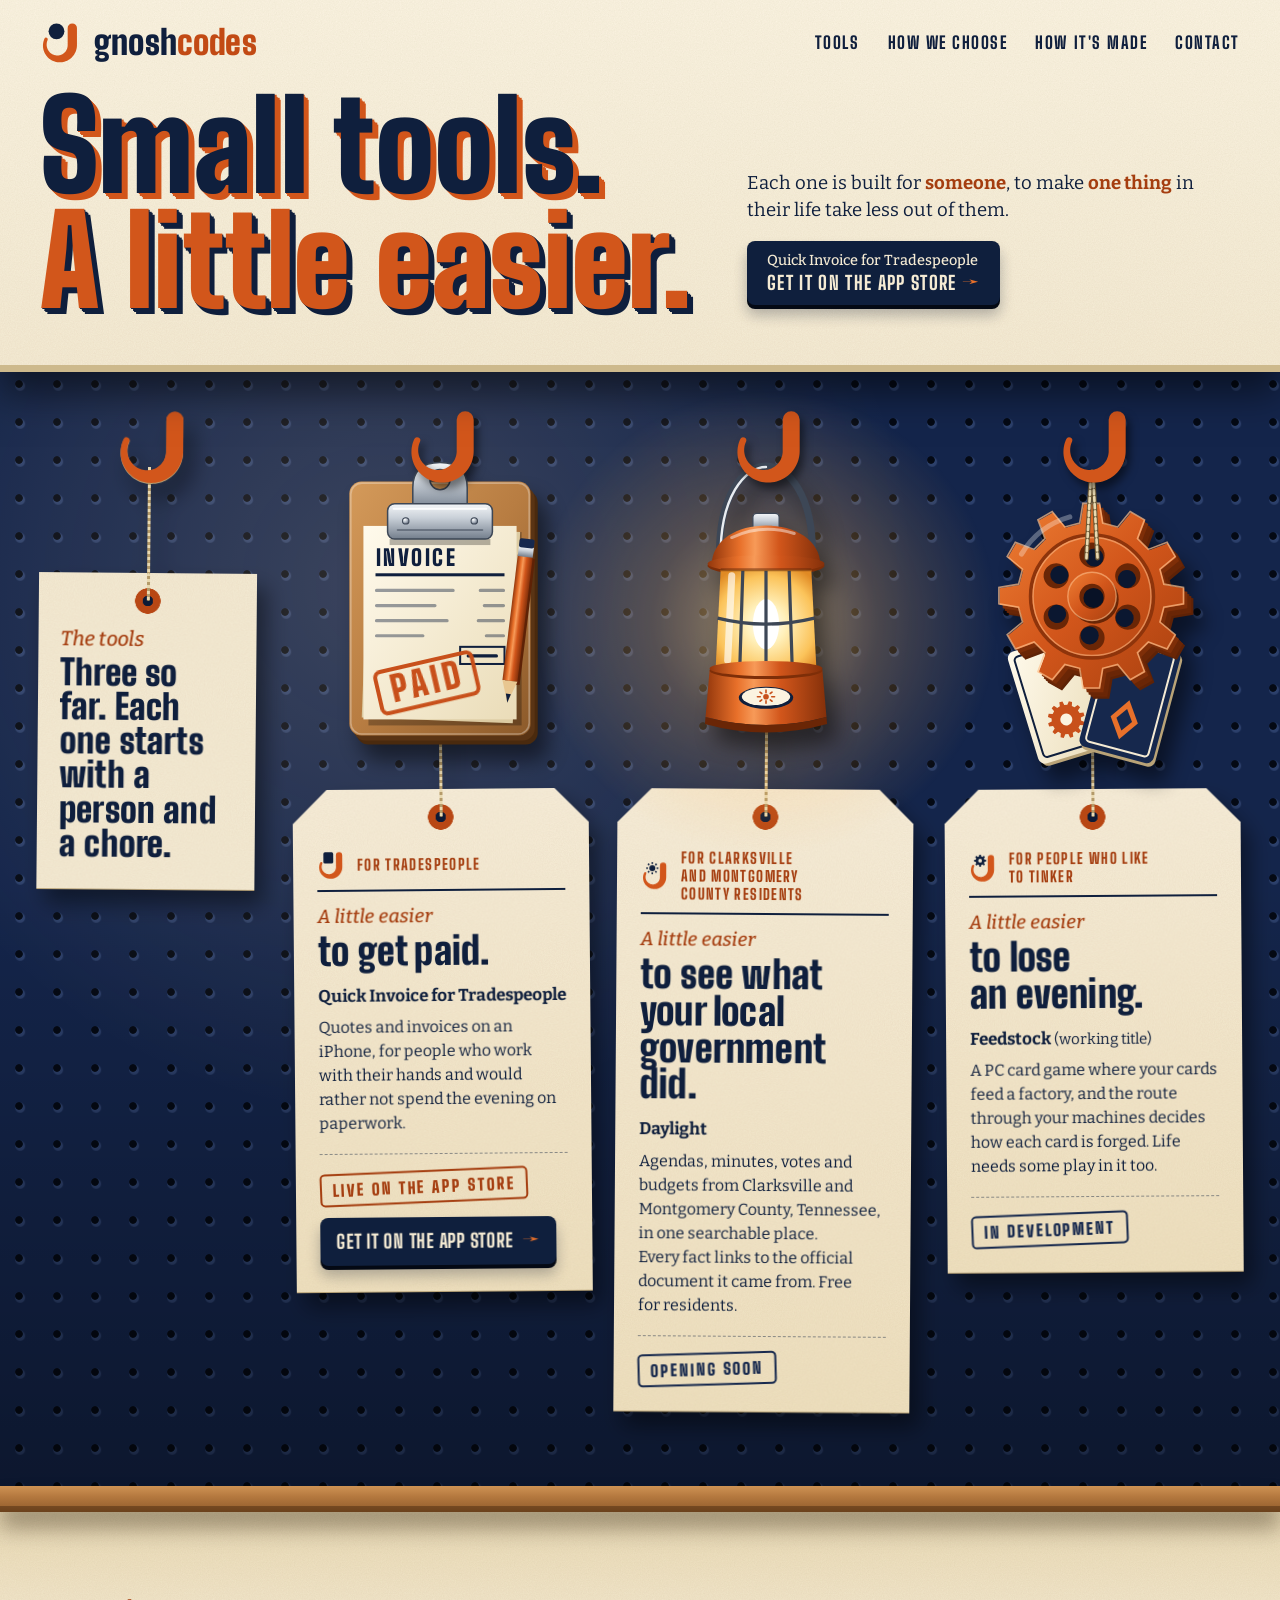
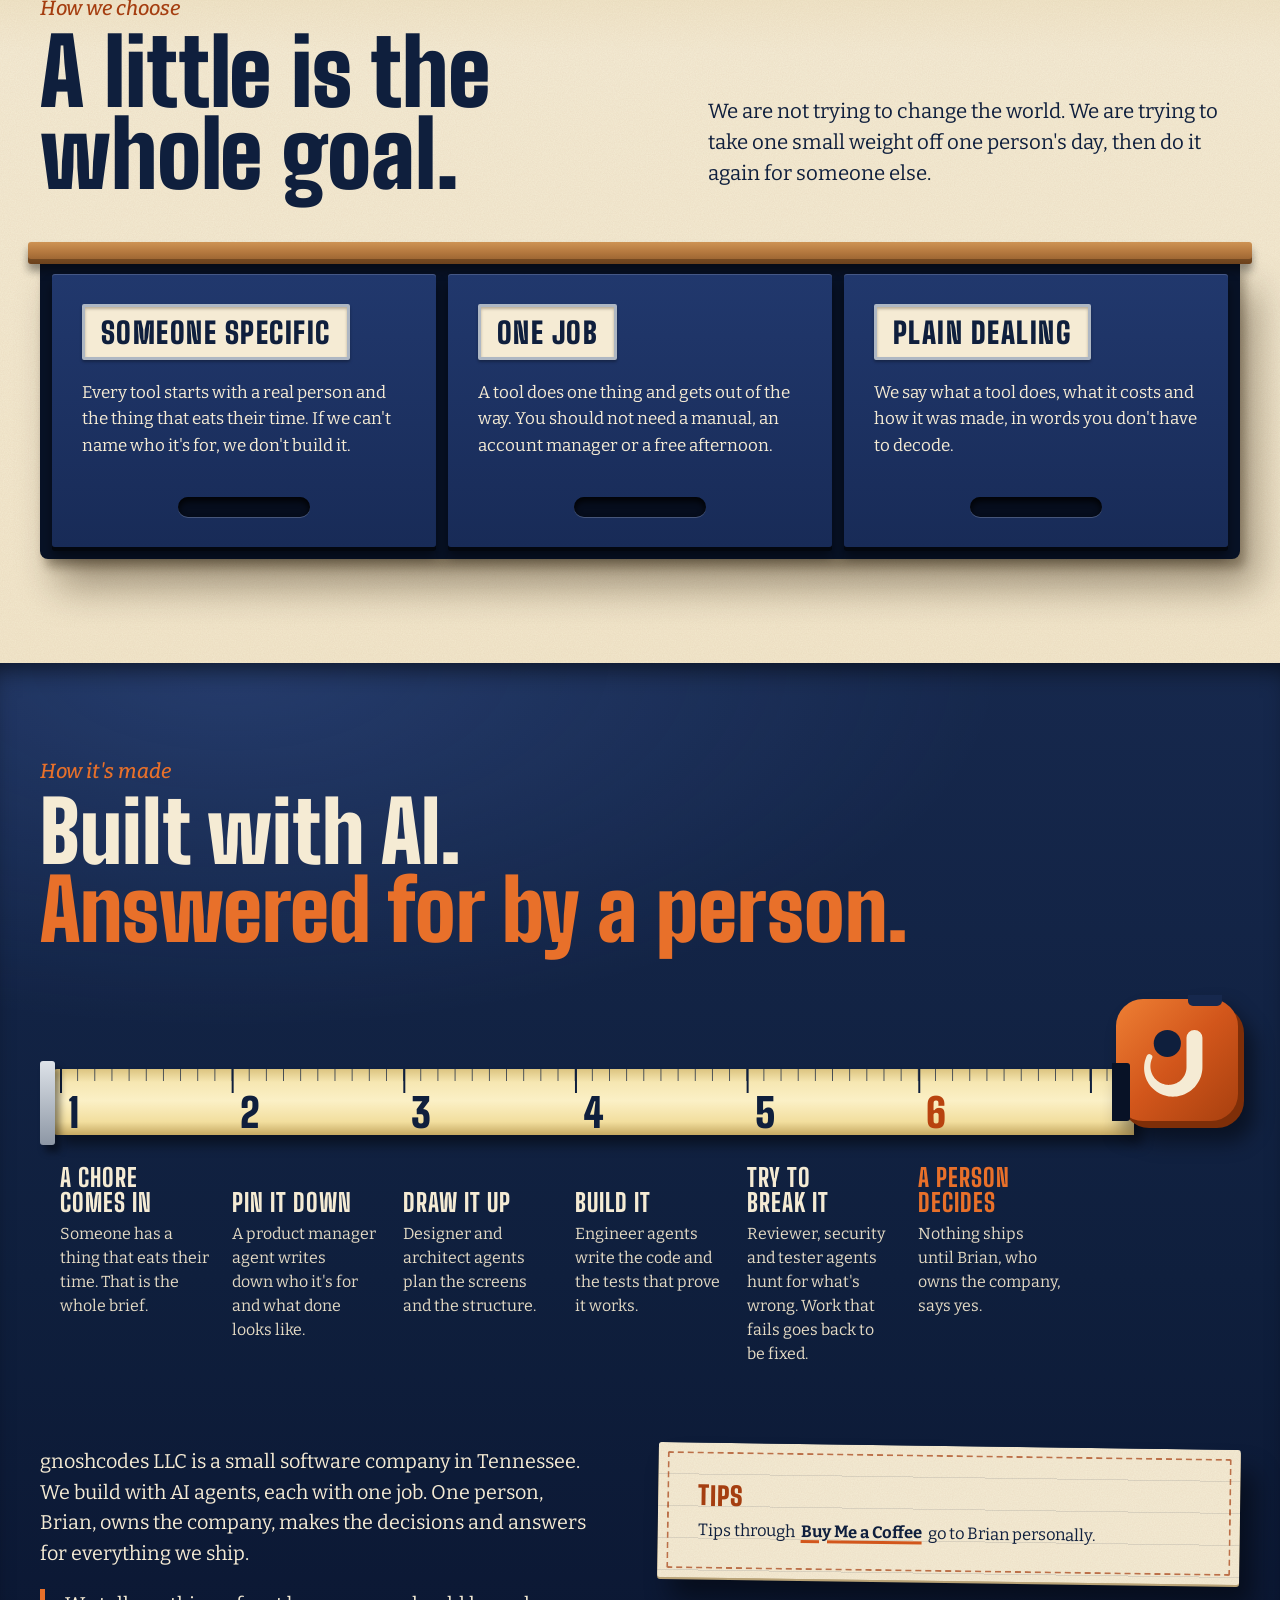
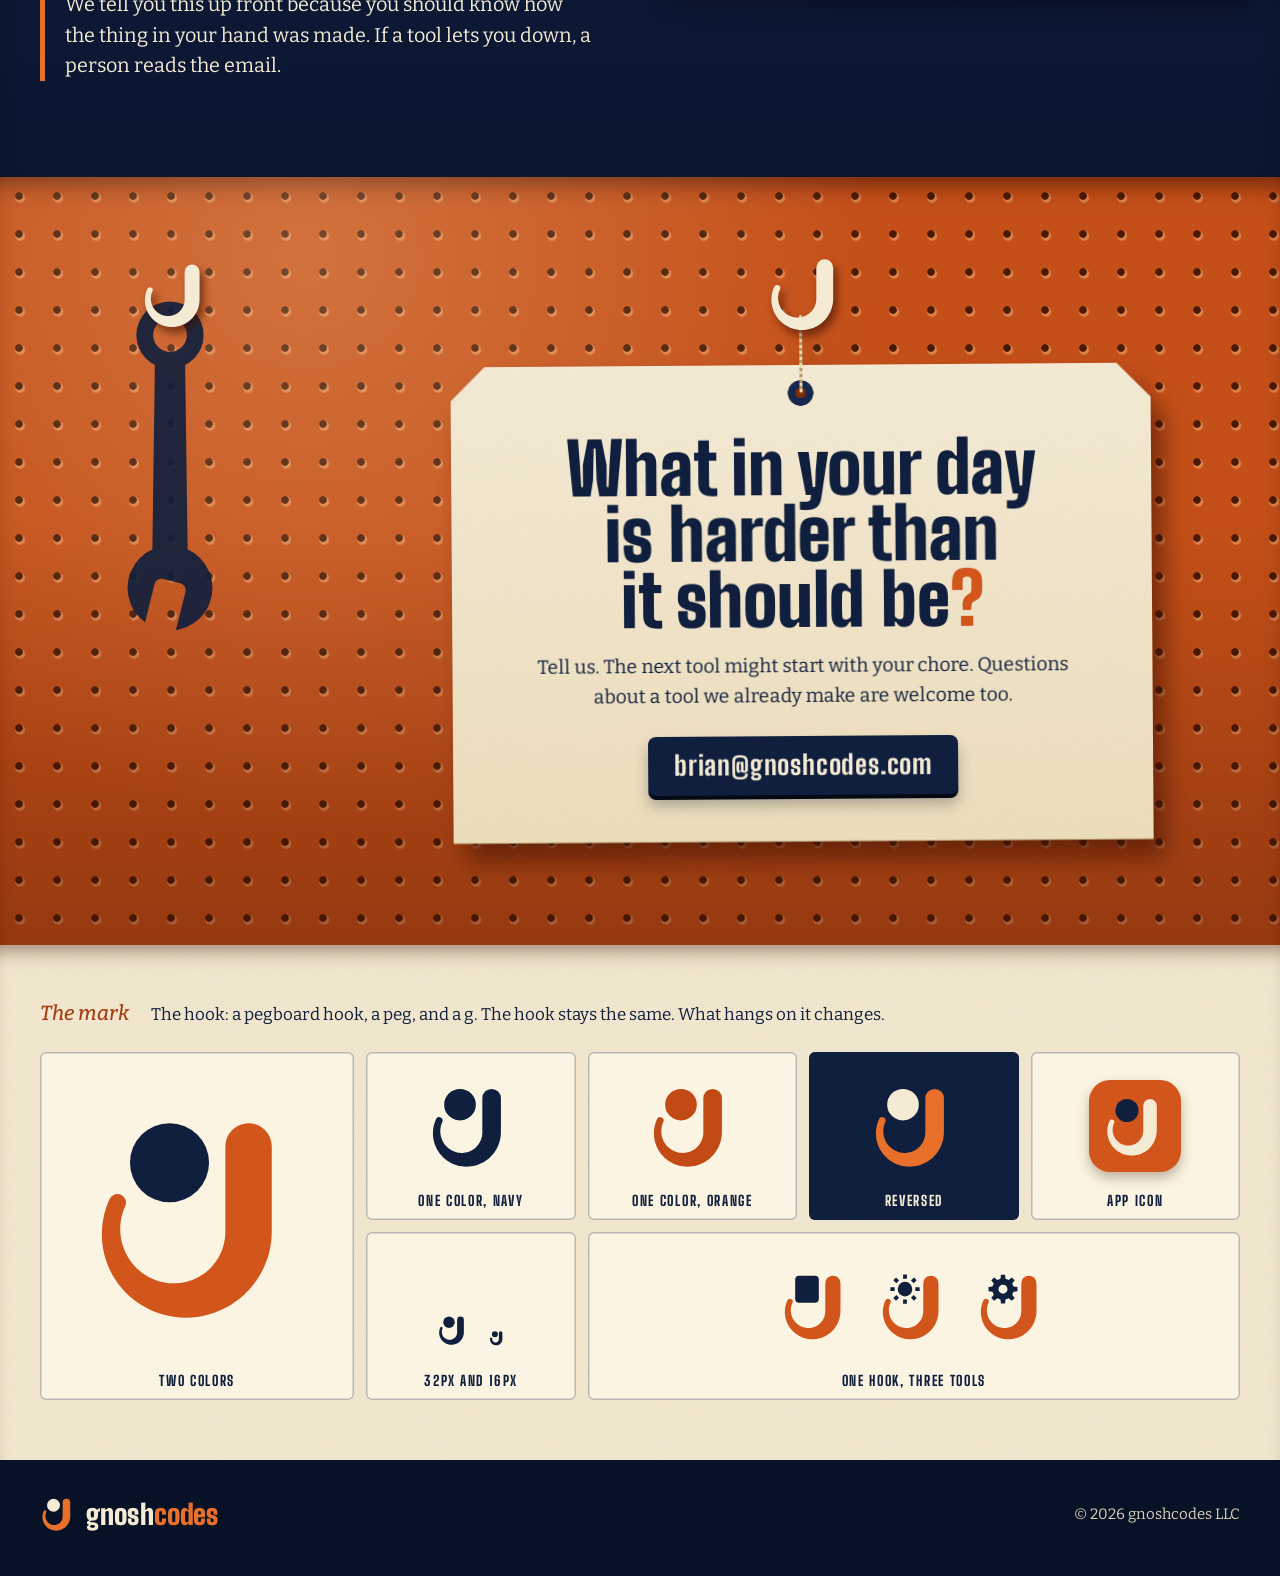
==== index.html @ f70b553b "Use US spelling: colors, not colours, in the mark strip Co-Authored-By: Claude Opus 5.5 <noreply@ant" ====
<!doctype html>
<html lang="en">
<head>
<meta charset="utf-8">
<meta name="viewport" content="width=device-width, initial-scale=1">
<script>if(location.protocol==="http:"&&/(^|\.)gnoshcodes\.com$/.test(location.hostname))location.replace("https://"+location.host+location.pathname+location.search+location.hash)</script>
<title>gnoshcodes</title>
<meta name="description" content="gnoshcodes makes small tools. Each one is built for someone, to make one thing in their life a little easier. Built with AI, answered for by a person.">
<meta name="theme-color" content="#0F1F3D">
<link rel="canonical" href="https://gnoshcodes.com/">
<meta property="og:title" content="gnoshcodes: small tools, a little easier">
<meta property="og:description" content="Small tools that make life a little easier for someone, in some way.">
<meta property="og:type" content="website">
<meta property="og:url" content="https://gnoshcodes.com/">
<link rel="icon" href="favicon.ico" sizes="any">
<link rel="icon" type="image/svg+xml" href="data:image/svg+xml,%3Csvg xmlns='http://www.w3.org/2000/svg' viewBox='0 0 64 64'%3E%3Cpath d='M39.50 12.00A7.00 7.00 0 0 1 53.50 12.00L53.50 13.19L53.50 14.38L53.50 15.58L53.50 16.77L53.50 17.96L53.50 19.15L53.50 20.35L53.50 21.54L53.50 22.73L53.50 23.92L53.50 25.12L53.50 26.31L53.50 27.50L53.50 28.69L53.50 29.89L53.50 31.08L53.50 32.27L53.50 33.46L53.50 34.65L53.50 35.85L53.49 37.24L53.39 38.87L53.18 40.48L52.86 42.08L52.44 43.66L51.92 45.20L51.30 46.70L50.58 48.16L49.77 49.56L48.87 50.91L47.89 52.19L46.83 53.41L45.70 54.55L44.49 55.62L43.22 56.60L41.90 57.50L40.52 58.30L39.10 59.02L37.64 59.64L36.14 60.17L34.62 60.60L33.08 60.93L31.53 61.16L29.96 61.29L28.40 61.33L26.85 61.26L25.30 61.10L23.77 60.84L22.27 60.49L20.79 60.04L19.35 59.51L17.96 58.89L16.60 58.19L15.30 57.40L14.05 56.54L12.85 55.61L11.72 54.60L10.66 53.54L9.67 52.41L8.75 51.23L7.90 49.99L7.14 48.71L6.45 47.39L5.84 46.04L5.32 44.65L4.89 43.23L4.54 41.79L4.27 40.34L4.10 38.87L4.01 37.40L4.00 35.92L4.09 34.45A4.50 4.50 0 0 1 13.06 35.24L13.01 36.14L13.02 37.05L13.10 37.96L13.24 38.86L13.43 39.74L13.69 40.61L14.01 41.46L14.38 42.28L14.80 43.07L15.28 43.83L15.80 44.56L16.37 45.24L16.98 45.89L17.63 46.49L18.31 47.05L19.03 47.55L19.77 48.01L20.54 48.41L21.33 48.77L22.14 49.07L22.96 49.31L23.80 49.50L24.63 49.64L25.48 49.72L26.31 49.75L27.15 49.73L27.98 49.65L28.79 49.52L29.60 49.34L30.38 49.12L31.15 48.84L31.89 48.53L32.61 48.16L33.30 47.76L33.96 47.32L34.59 46.84L35.19 46.33L35.75 45.79L36.28 45.21L36.77 44.61L37.22 43.98L37.63 43.33L38.01 42.66L38.34 41.97L38.63 41.27L38.88 40.55L39.09 39.82L39.25 39.09L39.37 38.34L39.46 37.59L39.50 36.84L39.50 35.85L39.50 34.65L39.50 33.46L39.50 32.27L39.50 31.08L39.50 29.89L39.50 28.69L39.50 27.50L39.50 26.31L39.50 25.12L39.50 23.92L39.50 22.73L39.50 21.54L39.50 20.35L39.50 19.15L39.50 17.96L39.50 16.77L39.50 15.58L39.50 14.38L39.50 13.19L39.50 12.00Z' fill='%23D2561B'/%3E%3Ccircle cx='23.5' cy='17' r='12' fill='%230F1F3D'/%3E%3C/svg%3E">
<link rel="preconnect" href="https://fonts.googleapis.com">
<link rel="preconnect" href="https://fonts.gstatic.com" crossorigin>
<link href="https://fonts.googleapis.com/css2?family=Big+Shoulders+Display:wght@700;800;900&family=Bitter:ital,wght@0,400;0,500;0,700;1,400;1,500&display=swap" rel="stylesheet">
<style>
:root{
  --navy-950:#081226; --navy-900:#0B1730; --navy-800:#0F1F3D; --navy-700:#16284D; --navy-600:#1B2A52;
  --orange:#D2561B; --orange-bright:#E8702A; --orange-deep:#A53E10;
  --cream:#F5EBD4; --paper:#F1E3C0; --paper-edge:#CDB98C;
  --display:"Big Shoulders Display","Arial Narrow",Impact,sans-serif;
  --text:"Bitter",Georgia,serif;
  --grain:url("data:image/svg+xml,%3Csvg xmlns='http://www.w3.org/2000/svg' width='220' height='220'%3E%3Cfilter id='n'%3E%3CfeTurbulence type='fractalNoise' baseFrequency='.85' numOctaves='2' stitchTiles='stitch'/%3E%3CfeColorMatrix values='0 0 0 0 0.25  0 0 0 0 0.15  0 0 0 0 0.05  0 0 0 .09 0'/%3E%3C/filter%3E%3Crect width='220' height='220' filter='url(%23n)'/%3E%3C/svg%3E");
}
*{box-sizing:border-box}
html{scroll-behavior:smooth}
body{margin:0;background:var(--navy-900);color:var(--navy-800);font-family:var(--text);font-size:17px;line-height:1.55;-webkit-font-smoothing:antialiased;overflow-x:hidden}
a{color:inherit}
h1,h2,h3,p{margin:0}
h1,h2,h3{text-wrap:balance}
p{text-wrap:pretty}
ul,ol,dl,dd{margin:0;padding:0;list-style:none}
.inner{width:100%;max-width:1280px;margin:0 auto;padding:0 20px}
@media(min-width:700px){.inner{padding:0 40px}}
:focus-visible{outline:3px solid var(--orange-deep);outline-offset:3px;border-radius:4px;box-shadow:0 0 0 3px #FFF}
.defs{position:absolute;width:0;height:0;overflow:hidden}
.kicker{font:italic 500 clamp(19px,1.6vw,22px)/1.2 var(--text);color:var(--orange-deep);margin-bottom:10px}

/* ---------- fascia: the painted board above the pegboard ---------- */
.fascia{position:relative;z-index:3;background:var(--grain),linear-gradient(180deg,#FBF4E2 0,#F5EBD4 100%);
  box-shadow:0 7px 0 var(--paper-edge),0 28px 36px rgba(0,0,0,.5)}
.bar{display:flex;flex-wrap:wrap;align-items:center;justify-content:space-between;gap:0 24px;padding-top:14px}
.brand{display:inline-flex;align-items:center;gap:10px;text-decoration:none;min-height:48px}
.brand svg{display:block;width:44px;height:44px;flex:none;transition:transform .3s cubic-bezier(.3,1.5,.5,1);transform-origin:70% 10%}
.brand:hover svg{transform:rotate(-9deg)}
.wm{font:900 34px/1 var(--display);letter-spacing:.005em;color:var(--navy-800)}
.wm b{font-weight:900;color:#C24A14}
.nav{display:flex;gap:6px 28px}
.nav a{display:inline-flex;align-items:center;min-height:44px;font:800 17px/1 var(--display);letter-spacing:.09em;text-transform:uppercase;text-decoration:none;color:var(--navy-800);
  background:linear-gradient(var(--orange),var(--orange)) 0 calc(100% - 7px)/0 3px no-repeat;transition:background-size .2s}
.nav a:hover{background-size:100% 3px}
.hero{display:grid;gap:18px;padding:18px 0 30px}
h1{font:900 clamp(52px,14.2vw,124px)/.93 var(--display);letter-spacing:-.005em;color:var(--navy-800);
  text-shadow:.012em .012em 0 var(--orange),.024em .024em 0 var(--orange),.036em .036em 0 var(--orange),.048em .048em 0 var(--orange)}
h1 span{display:block}
h1 .easier{color:var(--orange);text-shadow:.012em .012em 0 var(--navy-800),.024em .024em 0 var(--navy-800),.036em .036em 0 var(--navy-800),.048em .048em 0 var(--navy-800)}
.lede{font-size:clamp(17px,1.45vw,20px);line-height:1.5;max-width:26em}
.lede b{color:var(--orange-deep)}
.btn{display:inline-flex;align-items:center;gap:10px;min-height:48px;font:800 19px/1.05 var(--display);letter-spacing:.07em;text-transform:uppercase;text-decoration:none;color:var(--cream);
  padding:12px 20px;border-radius:8px;background:var(--navy-800);
  box-shadow:0 4px 0 #040914,0 10px 14px rgba(8,18,38,.28);transition:transform .12s,box-shadow .12s,background .12s}
.btn:hover{background:var(--navy-600);transform:translateY(-2px);box-shadow:0 6px 0 #040914,0 14px 18px rgba(8,18,38,.3)}
.btn:active{transform:translateY(3px);box-shadow:0 1px 0 #040914,0 2px 4px rgba(8,18,38,.3)}
.btn .arr{color:var(--orange-bright)}
.early{margin-top:16px}
.early .btn{flex-direction:column;align-items:flex-start;gap:3px;padding:11px 20px 12px}
.early small{font:500 14.5px/1.2 var(--text);letter-spacing:0;text-transform:none;color:#F5EBD4}
@media(min-width:900px){
  .bar{padding-top:18px}
  .hero{grid-template-columns:auto minmax(260px,1fr);gap:56px;align-items:end;padding:22px 0 46px}
  .hero-side{padding-bottom:14px}
}

/* ---------- pegboard wall ---------- */
.board{position:relative;overflow:hidden;background-color:#14254B;
  background-image:
    radial-gradient(circle at 50% 50%,#040914 0 3.4px,rgba(4,9,20,0) 4.2px),
    radial-gradient(circle at 50% 50%,rgba(140,170,235,.2) 0 4.4px,rgba(140,170,235,0) 5.4px);
  background-size:38px 38px,38px 38px;background-position:0 0,1.2px 1.8px}
.board::before{content:"";position:absolute;inset:0;pointer-events:none;
  background:
    radial-gradient(760px circle at var(--lx,30%) var(--ly,220px),rgba(255,222,180,.17),rgba(255,222,180,0) 70%),
    linear-gradient(180deg,rgba(0,0,0,0) 0,rgba(0,0,0,0) 45%,rgba(0,0,0,.4) 100%)}
.board>*{position:relative}
.board.orange{background-color:#C44F18;
  background-image:
    radial-gradient(circle at 50% 50%,#4A1903 0 3.4px,rgba(74,25,3,0) 4.2px),
    radial-gradient(circle at 50% 50%,rgba(255,200,150,.42) 0 4.4px,rgba(255,200,150,0) 5.4px)}
.board.orange::before{background:
    radial-gradient(820px circle at 24% 10%,rgba(255,225,180,.24),rgba(255,225,180,0) 70%),
    linear-gradient(180deg,rgba(0,0,0,0) 45%,rgba(60,15,0,.34) 100%)}

.wall{display:grid;gap:34px 30px;padding:44px 0 100px;grid-template-columns:1fr}
.talker{align-self:start;background:var(--grain),#F5EBD4;border-radius:4px;padding:16px 18px 18px;box-shadow:0 2px 0 var(--paper-edge),8px 12px 16px rgba(0,0,0,.4)}
.talker .kicker{margin-bottom:4px}
.talker .tkhook,.talker .tkstring,.talker .eyelet{display:none}
.talker h2{font:900 clamp(25px,2.5vw,33px)/1 var(--display);letter-spacing:.005em;color:var(--navy-800)}
.tools{display:grid;gap:52px 30px;grid-template-columns:1fr}
@media(min-width:900px){.tools{grid-template-columns:repeat(3,1fr);align-items:start}.talker{padding:20px 24px 22px}.wall{padding-top:40px}}
@media(min-width:1200px){.wall{grid-template-columns:218px 1fr;gap:34px}
  .talker{position:relative;margin-top:168px;padding:54px 22px 28px;border-radius:0;box-shadow:none;
    clip-path:none;filter:drop-shadow(0 1.5px 0 #b9a377) drop-shadow(9px 14px 11px rgba(0,0,0,.45));transform:rotate(.5deg);transform-origin:50% -104px}
  .talker h2{font-size:35px;line-height:.98}
  .talker .tkhook{display:block;position:absolute;left:50%;top:-168px;width:81px;height:81px;margin-left:-34px;z-index:2}
  .talker .tkstring{display:block;position:absolute;left:50%;top:-106px;width:3px;height:134px;margin-left:-1.5px;background:repeating-linear-gradient(180deg,#E9D9B0 0 3px,#B59B6A 3px 6px)}
  .talker .eyelet{display:block}}
.tool{display:flex;flex-direction:column;align-items:center;position:relative}
.obj{position:relative;width:min(262px,58vw);z-index:2}
.obj svg{display:block;width:100%;height:auto;overflow:visible}
.obj .thing{transform-origin:50% 18%;filter:drop-shadow(10px 16px 10px rgba(0,0,0,.48));transition:transform .35s cubic-bezier(.3,1.5,.5,1),filter .35s}
.tool:hover .thing,.tool:focus-within .thing{transform:translate(-4px,-12px) rotate(-2.5deg);filter:drop-shadow(20px 32px 16px rgba(0,0,0,.4))}
.obj .onhook{position:absolute;inset:0;pointer-events:none;filter:drop-shadow(4px 6px 4px rgba(0,0,0,.5))}
.glow{position:absolute;left:50%;top:60%;width:190%;aspect-ratio:1;transform:translate(-50%,-50%);border-radius:50%;pointer-events:none;
  background:radial-gradient(circle,rgba(255,205,120,.55) 0,rgba(255,180,80,.22) 32%,rgba(255,170,70,0) 66%);
  animation:breathe 6s ease-in-out infinite}
.tool:hover .glow{animation:none;opacity:1;filter:brightness(1.3)}
@keyframes breathe{0%,100%{opacity:.75}50%{opacity:1}}

.tagwrap{position:relative;z-index:1;width:100%;max-width:372px;margin-top:22px;transform-origin:50% -52px;transform:rotate(var(--r,0deg));
  filter:drop-shadow(0 1.5px 0 #b9a377) drop-shadow(9px 14px 11px rgba(0,0,0,.45))}
.string{position:absolute;left:50%;top:-84px;width:3px;height:112px;margin-left:-1.5px;border-radius:2px;
  background:repeating-linear-gradient(180deg,#E9D9B0 0 3px,#B59B6A 3px 6px)}
.tag{position:relative;padding:60px 24px 26px;color:var(--navy-800);background:var(--grain),linear-gradient(180deg,#F8EEDA 0,#EFE1C0 100%);
  clip-path:polygon(34px 0,calc(100% - 34px) 0,100% 34px,100% 100%,0 100%,0 34px)}
.eyelet{position:absolute;left:50%;top:14px;width:28px;height:28px;margin-left:-14px;border-radius:50%;
  background:radial-gradient(circle,#0c1a36 0 5px,#b84714 5.5px 12.5px,rgba(0,0,0,0) 13px)}
.eyelet::after{content:"";position:absolute;left:50%;top:-14px;width:3px;height:28px;margin-left:-1.5px;border-radius:2px;
  background:repeating-linear-gradient(180deg,#E9D9B0 0 3px,#B59B6A 3px 6px)}
.tagno{display:flex;align-items:center;gap:10px;font:800 15px/1.2 var(--display);letter-spacing:.09em;text-transform:uppercase;color:var(--orange-deep);
  padding-bottom:10px;border-bottom:2.5px solid var(--navy-800);margin-bottom:14px}
.tagno svg{width:30px;height:30px;flex:none}
.tag h3{font:900 clamp(33px,3vw,40px)/.96 var(--display);letter-spacing:.005em}
.tag h3 .easier{display:block;font:italic 500 19px/1.2 var(--text);letter-spacing:0;color:var(--orange-deep);margin-bottom:4px}
.tag .name{font-weight:700;font-size:17px;margin-top:14px}
.tag .name small{font-weight:400;font-size:15px}
.tag .what{font-size:16px;line-height:1.5;margin-top:6px}
.tagfoot .btn{letter-spacing:.04em;white-space:nowrap;padding:12px 16px}
.tagfoot{display:flex;flex-wrap:wrap;align-items:center;gap:14px;margin-top:18px;padding-top:16px;border-top:1.5px dashed rgba(15,31,61,.45)}
.stamp{display:inline-block;font:900 16px/1 var(--display);letter-spacing:.12em;text-transform:uppercase;padding:7px 11px 6px;border:2.5px solid currentColor;border-radius:5px;transform:rotate(-2deg);color:var(--navy-700)}
.stamp.live{color:var(--orange-deep)}
@keyframes swing{0%{transform:rotate(var(--r,0deg))}18%{transform:rotate(calc(var(--r,0deg) + 3.5deg))}42%{transform:rotate(calc(var(--r,0deg) - 2.5deg))}64%{transform:rotate(calc(var(--r,0deg) + 1.4deg))}84%{transform:rotate(calc(var(--r,0deg) - .6deg))}100%{transform:rotate(var(--r,0deg))}}
@keyframes swing2{0%{transform:rotate(var(--r,0deg))}18%{transform:rotate(calc(var(--r,0deg) - 3deg))}42%{transform:rotate(calc(var(--r,0deg) + 2.2deg))}64%{transform:rotate(calc(var(--r,0deg) - 1.2deg))}84%{transform:rotate(calc(var(--r,0deg) + .5deg))}100%{transform:rotate(var(--r,0deg))}}
.in .tagwrap{animation:swing2 1.5s ease-in-out}
.tool:hover .tagwrap,.hang:hover .tagwrap{animation:swing 1.3s ease-in-out}

/* ---------- shelf ---------- */
.shelf{position:relative;z-index:3;height:26px;margin-top:-26px;background:linear-gradient(180deg,#CE9354 0,#B5793F 40%,#8F5B2B 100%);
  box-shadow:inset 0 -6px 0 rgba(40,18,2,.35),0 16px 22px rgba(30,15,0,.38)}

/* ---------- how we choose ---------- */
.choose{position:relative;background:var(--grain),linear-gradient(180deg,#EADBB6 0,#F5EBD4 140px,#F3E7CC 100%);padding:84px 0 104px}
.choose-head{display:grid;gap:20px;align-items:end}
@media(min-width:900px){.choose-head{grid-template-columns:1.15fr 1fr;gap:56px}}
.big{font:900 clamp(46px,7.2vw,98px)/.9 var(--display);letter-spacing:0;color:var(--navy-800)}
.intro{font-size:clamp(18px,1.6vw,21px);line-height:1.5;max-width:30em;padding-bottom:8px}
.cabinet{position:relative;margin-top:66px;padding:12px;border-radius:0 0 8px 8px;display:grid;gap:12px;background:#081226;
  box-shadow:16px 28px 38px rgba(40,25,5,.4),5px 9px 10px rgba(40,25,5,.3)}
@media(min-width:900px){.cabinet{grid-template-columns:repeat(3,1fr)}}
.cabinet::before{content:"";position:absolute;left:-12px;right:-12px;top:-20px;height:22px;border-radius:3px;
  background:linear-gradient(180deg,#CE9354 0,#B5793F 45%,#8F5B2B 100%);box-shadow:inset 0 -5px 0 rgba(40,18,2,.35),0 7px 9px rgba(0,0,0,.4)}
.drawer{position:relative;border-radius:3px;padding:30px 30px 88px;color:var(--cream);background:linear-gradient(180deg,#21386D 0,#182B57 100%);
  box-shadow:inset 0 1px 0 rgba(255,255,255,.16),0 4px 0 #03070f,0 10px 12px rgba(0,0,0,.45);
  transition:transform .3s cubic-bezier(.3,1.4,.5,1),box-shadow .3s}
.drawer:hover{transform:translateY(5px) scale(1.025);z-index:2;box-shadow:inset 0 1px 0 rgba(255,255,255,.2),0 12px 0 #03070f,0 32px 28px rgba(0,0,0,.5)}
.drawer h3{display:inline-block;font:900 clamp(25px,2.3vw,30px)/1 var(--display);letter-spacing:.05em;text-transform:uppercase;color:var(--navy-800);
  padding:11px 16px 9px;margin:0 0 20px;border:3px solid #AEB7C3;border-radius:2px;background:#F5EBD4;box-shadow:inset 0 2px 3px rgba(40,20,0,.28),0 2px 3px rgba(0,0,0,.3)}
.drawer p{font-size:17px;line-height:1.55}
.drawer::after{content:"";position:absolute;left:50%;width:132px;margin-left:-66px;bottom:30px;height:20px;border-radius:10px;background:#060d1d;
  box-shadow:inset 0 4px 6px rgba(0,0,0,.85),0 1px 0 rgba(255,255,255,.2)}

/* ---------- how it's made ---------- */
.made{position:relative;color:var(--cream);padding:96px 0 96px;
  background:radial-gradient(1100px 520px at 18% 0,rgba(90,130,220,.22),rgba(90,130,220,0) 70%),linear-gradient(180deg,#16284D 0,#0F1F3D 55%,#0A1530 100%);
  box-shadow:inset 0 18px 24px -12px rgba(0,0,0,.6)}
.made .kicker{color:var(--orange-bright)}
.made h2{font:900 clamp(44px,6.6vw,90px)/.92 var(--display)}
.made h2 span{display:block;color:var(--orange-bright)}
.tape{position:relative;margin-top:40px;padding-bottom:96px}
.case{position:absolute;z-index:2;width:112px;left:-6px;bottom:-34px;transform:rotate(90deg);filter:drop-shadow(7px -9px 8px rgba(0,0,0,.45))}
.case svg{display:block;width:100%;height:auto}
.case .m{transform-origin:65px 65px;transform:rotate(-90deg)}
.steps{position:relative;counter-reset:s;display:grid;gap:30px;padding:20px 0 40px 82px}
.steps::before{content:"";position:absolute;left:22px;top:0;bottom:-34px;width:50px;border-radius:3px 3px 0 0;
  background:
    linear-gradient(180deg,#0F1F3D 0 2px,transparent 2px) 0 0/19px 48px repeat-y,
    linear-gradient(180deg,rgba(15,31,61,.75) 0 1.2px,transparent 1.2px) 0 0/10px 12px repeat-y,
    linear-gradient(90deg,#DCC480 0,#F6E7B2 25%,#FBF0C6 50%,#F2DE9E 80%,#CCB16B 100%);
  box-shadow:8px 10px 12px rgba(0,0,0,.45)}
.steps::after{content:"";position:absolute;left:14px;top:-12px;width:66px;height:14px;border-radius:3px;background:linear-gradient(180deg,#DDE2E8,#8D97A5);box-shadow:5px 7px 7px rgba(0,0,0,.45)}
.steps li{position:relative;counter-increment:s}
.steps li::before{content:counter(s);position:absolute;left:-60px;top:-3px;width:50px;text-align:center;padding-left:14px;font:900 31px/1 var(--display);color:var(--navy-800)}
.steps li:last-child::before{color:#B8430F}
.steps h3{font:800 27px/1 var(--display);letter-spacing:.04em;text-transform:uppercase;color:var(--cream);margin-bottom:7px}
.steps li:last-child h3{color:var(--orange-bright)}
.steps p{font-size:16px;line-height:1.5;color:#E4DAC4}
@media(min-width:1000px){
  .tape{margin-top:112px;padding-left:20px;padding-right:150px;padding-bottom:0}
  .case{width:140px;left:auto;right:-12px;bottom:auto;top:-66px;transform:none;filter:drop-shadow(10px 14px 10px rgba(0,0,0,.45))}
  .case .m{transform:none}
  .steps{grid-template-columns:repeat(6,1fr);gap:0;padding:104px 0 0}
  .steps::before{left:-6px;right:-44px;top:8px;bottom:auto;width:auto;height:66px;border-radius:3px 0 0 3px;
    background:
      linear-gradient(90deg,#0F1F3D 0 2px,transparent 2px) 6px 0/calc((100% - 50px)/6) 24px repeat-x,
      linear-gradient(90deg,rgba(15,31,61,.75) 0 1.2px,transparent 1.2px) 6px 0/calc((100% - 50px)/60) 12px repeat-x,
      linear-gradient(180deg,#DCC480 0,#F6E7B2 20%,#FBF0C6 48%,#F2DE9E 80%,#C6A962 100%)}
  .steps::after{left:-20px;right:auto;top:0;bottom:auto;width:15px;height:84px}
  .steps li{padding-right:22px}
  .steps h3{font-size:25px;min-height:2em;display:flex;align-items:flex-end}
  .steps li::before{left:8px;top:-72px;width:auto;padding:0;font-size:40px;text-align:left}
}
.about{display:grid;gap:40px;margin-top:80px;align-items:start}
@media(min-width:900px){.about{grid-template-columns:1fr 1.05fr;gap:64px}}
.about-text p{font-size:clamp(18px,1.55vw,21px);line-height:1.55}
.about-text .plain{margin-top:20px;padding-left:20px;border-left:5px solid var(--orange-bright)}
.ledger{position:relative;padding:34px 28px 28px;color:var(--navy-800);border-radius:3px;
  background:var(--grain),repeating-linear-gradient(180deg,rgba(15,31,61,0) 0 31px,rgba(15,31,61,.11) 31px 32px),#F5EBD4;
  box-shadow:0 2px 0 #b9a377,14px 22px 26px rgba(0,0,0,.45)}
@media(min-width:900px){.ledger{transform:rotate(.8deg);padding:40px 40px 34px}}
.ledger::before{content:"";position:absolute;inset:9px;border:2px dashed rgba(165,62,16,.7);border-radius:2px;pointer-events:none}
.ledger div+div{margin-top:20px;padding-top:20px;border-top:2.5px solid var(--navy-800)}
.ledger dt{font:900 26px/1.05 var(--display);letter-spacing:.04em;text-transform:uppercase;color:var(--orange-deep);margin-bottom:8px}
.ledger dd{font-size:16.5px;line-height:1.55}
.ledger a{position:relative;display:inline-block;padding:10px 3px;margin:-10px 0;font-weight:700;color:var(--navy-800);text-decoration-color:var(--orange);text-decoration-thickness:2.5px;text-underline-offset:3px}
.ledger a:hover{color:var(--orange-deep)}

/* ---------- contact ---------- */
.contact{padding:76px 0 104px;box-shadow:inset 0 18px 24px -12px rgba(60,15,0,.7)}
.contact-grid{display:grid;gap:26px;justify-items:center}
.missing{position:relative;width:168px}
.missing svg{display:block;width:100%;height:auto;overflow:visible}
.missing .onhook{position:absolute;inset:0;filter:drop-shadow(4px 6px 4px rgba(60,15,0,.6))}
@media(min-width:900px){.contact-grid{grid-template-columns:260px 1fr;gap:60px;align-items:start}.missing{width:230px;margin-top:6px}}
.hang{position:relative;width:100%;max-width:700px;padding-top:112px}
.hang .tophook{position:absolute;left:50%;top:0;width:80px;height:80px;margin-left:-34px;z-index:2;filter:drop-shadow(4px 6px 4px rgba(60,15,0,.6))}
.hang .tagwrap{max-width:none;margin-top:0;transform-origin:50% -52px;filter:drop-shadow(0 1.5px 0 #b9a377) drop-shadow(12px 18px 12px rgba(60,15,0,.55))}
.hang .string{top:-50px;height:78px}
.hang .eyelet{background:radial-gradient(circle,#7a2c08 0 5px,#16284D 5.5px 12.5px,rgba(0,0,0,0) 13px)}
.hang .tag{padding:64px 24px 34px;text-align:center}
@media(min-width:700px){.hang .tag{padding:70px 54px 46px}}
.hang h2{font:900 clamp(40px,5.6vw,76px)/.92 var(--display);color:var(--navy-800)}
.hang h2 .q{color:var(--orange)}
.hang p{max-width:30em;margin:18px auto 26px;font-size:clamp(17px,1.5vw,20px)}
.hang .btn{font-size:clamp(19px,2.4vw,27px);letter-spacing:.03em;text-transform:none;padding:15px 26px;overflow-wrap:anywhere}

/* ---------- the mark ---------- */
.markstrip{position:relative;background:var(--grain),#F5EBD4;padding:56px 0 60px;box-shadow:inset 0 16px 20px -12px rgba(60,15,0,.5)}
.markhead{display:flex;flex-wrap:wrap;align-items:baseline;gap:4px 22px;margin-bottom:24px}
.markhead .kicker{margin:0}
.marks{display:grid;grid-template-columns:repeat(2,minmax(0,1fr));gap:12px}
@media(min-width:800px){.marks{grid-template-columns:minmax(0,1.5fr) repeat(4,minmax(0,1fr))}}
.marks li{min-width:0;flex-wrap:wrap;position:relative;display:flex;align-items:center;justify-content:center;gap:16px;min-height:168px;padding:20px 12px 40px;border-radius:6px;background:#FBF4E2;box-shadow:inset 0 0 0 1.5px rgba(15,31,61,.28)}
.marks li svg{display:block;width:88px;height:88px}
.marks li.primary{grid-column:1/-1;min-height:230px}
.marks li.primary svg{width:160px;height:160px}
@media(min-width:800px){.marks li.primary{grid-column:auto;grid-row:span 2}.marks li.primary svg{width:220px;height:220px}}
.marks li.rev{background:var(--navy-800)}
.marks li .app{width:92px;height:92px;border-radius:21px;background:var(--orange);display:grid;place-items:center;box-shadow:0 6px 12px rgba(60,25,0,.3)}
.marks li .app svg{width:64px;height:64px}
.marks li.sizes{align-items:flex-end;padding-bottom:54px;gap:20px}
.marks li.sizes svg:nth-child(1){width:32px;height:32px}
.marks li.sizes svg:nth-child(2){width:16px;height:16px}
.marks li.family{gap:10px}
.marks li.family svg{width:54px;height:54px}
@media(min-width:800px){.marks li.family{grid-column:span 3}.marks li.family svg{width:72px;height:72px}.marks li.family{gap:26px}}
.marks small{position:absolute;left:8px;right:8px;bottom:12px;text-align:center;font:800 14px/1.1 var(--display);letter-spacing:.12em;text-transform:uppercase;color:var(--navy-800)}
.marks li.rev small{color:var(--cream)}

/* ---------- footer ---------- */
.foot{background:var(--navy-950);color:#D9CFB8;font-size:15px;padding:30px 0 38px}
.foot .inner{display:flex;flex-wrap:wrap;gap:14px 30px;align-items:center;justify-content:space-between}
.foot .brand svg{width:36px;height:36px}
.foot .wm{font-size:28px;color:var(--cream)}
.foot .wm b{color:var(--orange-bright)}
.foot p{max-width:38em}

@media(max-width:899px){
  .bar{padding-top:10px}
  .nav{width:100%;justify-content:space-between;gap:0;border-top:1.5px solid rgba(15,31,61,.22);margin-top:4px}
  .nav a{font-size:15.5px;letter-spacing:.05em}
  .hero{padding:14px 0 24px;gap:12px}
  .early{margin-top:12px}
  .wall{padding-top:30px;gap:26px}
  .talker h2 br{display:none}
  .tagwrap{--r:0deg!important}
  .choose,.made,.contact{padding-top:64px;padding-bottom:84px}
  .cabinet{margin-left:6px;margin-right:6px}
}
@media(max-width:420px){.nav a{font-size:15px;letter-spacing:.03em}.wm{font-size:31px}.obj{width:224px}}
@media(prefers-reduced-motion:reduce){
  html{scroll-behavior:auto}
  *,*::before,*::after{animation:none!important;transition:none!important}
  .brand:hover svg,.btn:hover,.tool:hover .thing,.tool:focus-within .thing,.drawer:hover{transform:none!important}
}
</style>
</head>
<body>

<svg class="defs" aria-hidden="true" focusable="false">
  <defs>
    <linearGradient id="gSteel" x1="0" y1="0" x2="0" y2="1"><stop offset="0" stop-color="#F4F6F8"/><stop offset=".4" stop-color="#C9D0D8"/><stop offset="1" stop-color="#737E8C"/></linearGradient>
    <linearGradient id="gOrange" x1="0" y1="0" x2="1" y2="1"><stop offset="0" stop-color="#EE7F34"/><stop offset=".5" stop-color="#D2561B"/><stop offset="1" stop-color="#A8400F"/></linearGradient>
    <linearGradient id="gOrangeCyl" x1="0" y1="0" x2="1" y2="0"><stop offset="0" stop-color="#93370C"/><stop offset=".26" stop-color="#E8702A"/><stop offset=".4" stop-color="#F79A58"/><stop offset=".62" stop-color="#D2561B"/><stop offset="1" stop-color="#84300A"/></linearGradient>
    <linearGradient id="gBoard" x1="0" y1="0" x2="1" y2="1"><stop offset="0" stop-color="#D49A5A"/><stop offset=".5" stop-color="#B87D42"/><stop offset="1" stop-color="#8C5A2A"/></linearGradient>
    <linearGradient id="gPaper" x1="0" y1="0" x2="1" y2="1"><stop offset="0" stop-color="#FFFAEC"/><stop offset="1" stop-color="#EADCB8"/></linearGradient>
    <radialGradient id="gGlass" cx=".5" cy=".55" r=".65"><stop offset="0" stop-color="#FFFFFF"/><stop offset=".3" stop-color="#FFF1BC"/><stop offset=".75" stop-color="#FBC35A"/><stop offset="1" stop-color="#E08A24"/></radialGradient>
    <radialGradient id="gRivet" cx=".35" cy=".3" r=".8"><stop offset="0" stop-color="#FFFFFF"/><stop offset=".45" stop-color="#B9C1CB"/><stop offset="1" stop-color="#4B5565"/></radialGradient>
    <path id="gearPath" d="M-11.4 -72.1L-8.2 -91.6L8.2 -91.6L11.4 -72.1L26.2 -68.2L38.7 -83.4L52.9 -75.3L45.9 -56.7L56.7 -45.9L75.3 -52.9L83.4 -38.7L68.2 -26.2L72.1 -11.4L91.6 -8.2L91.6 8.2L72.1 11.4L68.2 26.2L83.4 38.7L75.3 52.9L56.7 45.9L45.9 56.7L52.9 75.3L38.7 83.4L26.2 68.2L11.4 72.1L8.2 91.6L-8.2 91.6L-11.4 72.1L-26.2 68.2L-38.7 83.4L-52.9 75.3L-45.9 56.7L-56.7 45.9L-75.3 52.9L-83.4 38.7L-68.2 26.2L-72.1 11.4L-91.6 8.2L-91.6 -8.2L-72.1 -11.4L-68.2 -26.2L-83.4 -38.7L-75.3 -52.9L-56.7 -45.9L-45.9 -56.7L-52.9 -75.3L-38.7 -83.4L-26.2 -68.2Z"/>
    <!-- the mark: one hook, one peg, on a 64 grid -->
    <path id="hook" d="M40.25 11.75A6.75 6.75 0 0 1 53.75 11.75L53.75 13.09L53.75 14.43L53.75 15.76L53.75 17.10L53.75 18.44L53.75 19.78L53.75 21.11L53.75 22.45L53.75 23.79L53.75 25.13L53.75 26.46L53.75 27.80L53.75 29.14L53.75 30.48L53.75 31.81L53.75 33.15L53.75 34.49L53.75 35.83L53.73 37.39L53.61 39.17L53.35 40.94L52.97 42.69L52.47 44.40L51.85 46.07L51.11 47.69L50.26 49.25L49.30 50.74L48.25 52.16L47.10 53.50L45.86 54.75L44.54 55.91L43.15 56.97L41.70 57.93L40.18 58.78L38.62 59.52L37.02 60.15L35.38 60.67L33.72 61.07L32.04 61.35L30.35 61.52L28.66 61.57L26.98 61.51L25.32 61.34L23.68 61.05L22.07 60.66L20.50 60.16L18.97 59.56L17.49 58.86L16.07 58.07L14.72 57.19L13.42 56.23L12.21 55.19L11.06 54.08L10.00 52.90L9.02 51.66L8.13 50.36L7.33 49.02L6.62 47.63L6.00 46.21L5.48 44.75L5.06 43.27L4.73 41.77L4.49 40.26L4.35 38.74L4.31 37.22L4.37 35.71L4.51 34.20L4.75 32.71L5.08 31.24L5.51 29.79L6.01 28.37L6.61 26.99A2.50 2.50 0 0 1 11.14 29.10L10.68 30.18L10.31 31.29L10.02 32.42L9.82 33.57L9.69 34.73L9.66 35.89L9.71 37.05L9.84 38.20L10.06 39.33L10.35 40.44L10.72 41.52L11.17 42.57L11.69 43.58L12.27 44.54L12.92 45.46L13.63 46.32L14.40 47.13L15.21 47.87L16.07 48.56L16.97 49.17L17.90 49.72L18.87 50.20L19.85 50.61L20.86 50.95L21.88 51.22L22.90 51.41L23.93 51.54L24.96 51.59L25.98 51.57L26.99 51.49L27.98 51.34L28.96 51.13L29.91 50.85L30.83 50.52L31.72 50.13L32.58 49.68L33.40 49.19L34.19 48.65L34.93 48.06L35.63 47.43L36.28 46.77L36.88 46.06L37.44 45.33L37.95 44.57L38.41 43.79L38.82 42.98L39.18 42.15L39.48 41.31L39.74 40.45L39.94 39.58L40.09 38.71L40.19 37.83L40.24 36.94L40.25 35.83L40.25 34.49L40.25 33.15L40.25 31.81L40.25 30.48L40.25 29.14L40.25 27.80L40.25 26.46L40.25 25.13L40.25 23.79L40.25 22.45L40.25 21.11L40.25 19.78L40.25 18.44L40.25 17.10L40.25 15.76L40.25 14.43L40.25 13.09L40.25 11.75Z"/>
    <path id="hook-sm" d="M39.50 12.00A7.00 7.00 0 0 1 53.50 12.00L53.50 13.19L53.50 14.38L53.50 15.58L53.50 16.77L53.50 17.96L53.50 19.15L53.50 20.35L53.50 21.54L53.50 22.73L53.50 23.92L53.50 25.12L53.50 26.31L53.50 27.50L53.50 28.69L53.50 29.89L53.50 31.08L53.50 32.27L53.50 33.46L53.50 34.65L53.50 35.85L53.49 37.24L53.39 38.87L53.18 40.48L52.86 42.08L52.44 43.66L51.92 45.20L51.30 46.70L50.58 48.16L49.77 49.56L48.87 50.91L47.89 52.19L46.83 53.41L45.70 54.55L44.49 55.62L43.22 56.60L41.90 57.50L40.52 58.30L39.10 59.02L37.64 59.64L36.14 60.17L34.62 60.60L33.08 60.93L31.53 61.16L29.96 61.29L28.40 61.33L26.85 61.26L25.30 61.10L23.77 60.84L22.27 60.49L20.79 60.04L19.35 59.51L17.96 58.89L16.60 58.19L15.30 57.40L14.05 56.54L12.85 55.61L11.72 54.60L10.66 53.54L9.67 52.41L8.75 51.23L7.90 49.99L7.14 48.71L6.45 47.39L5.84 46.04L5.32 44.65L4.89 43.23L4.54 41.79L4.27 40.34L4.10 38.87L4.01 37.40L4.00 35.92L4.09 34.45A4.50 4.50 0 0 1 13.06 35.24L13.01 36.14L13.02 37.05L13.10 37.96L13.24 38.86L13.43 39.74L13.69 40.61L14.01 41.46L14.38 42.28L14.80 43.07L15.28 43.83L15.80 44.56L16.37 45.24L16.98 45.89L17.63 46.49L18.31 47.05L19.03 47.55L19.77 48.01L20.54 48.41L21.33 48.77L22.14 49.07L22.96 49.31L23.80 49.50L24.63 49.64L25.48 49.72L26.31 49.75L27.15 49.73L27.98 49.65L28.79 49.52L29.60 49.34L30.38 49.12L31.15 48.84L31.89 48.53L32.61 48.16L33.30 47.76L33.96 47.32L34.59 46.84L35.19 46.33L35.75 45.79L36.28 45.21L36.77 44.61L37.22 43.98L37.63 43.33L38.01 42.66L38.34 41.97L38.63 41.27L38.88 40.55L39.09 39.82L39.25 39.09L39.37 38.34L39.46 37.59L39.50 36.84L39.50 35.85L39.50 34.65L39.50 33.46L39.50 32.27L39.50 31.08L39.50 29.89L39.50 28.69L39.50 27.50L39.50 26.31L39.50 25.12L39.50 23.92L39.50 22.73L39.50 21.54L39.50 20.35L39.50 19.15L39.50 17.96L39.50 16.77L39.50 15.58L39.50 14.38L39.50 13.19L39.50 12.00Z"/>
    <circle id="ball" cx="24" cy="16.500" r="11.500"/>
    <circle id="ball-sm" cx="23.500" cy="17" r="12"/>
    <rect id="p-invoice" x="13.500" y="5" width="21" height="24" rx="3.500"/>
    <path id="p-sun" d="M17.5 17.0a6.500 6.500 0 1 0 13 0a6.500 6.500 0 1 0-13 0zM33.20 18.70L37.00 18.70L37.00 15.30L33.20 15.30ZM29.30 24.71L31.99 27.39L34.39 24.99L31.71 22.30ZM22.30 26.20L22.30 30.00L25.70 30.00L25.70 26.20ZM16.29 22.30L13.61 24.99L16.01 27.39L18.70 24.71ZM14.80 15.30L11.00 15.30L11.00 18.70L14.80 18.70ZM18.70 9.29L16.01 6.61L13.61 9.01L16.29 11.70ZM25.70 7.80L25.70 4.00L22.30 4.00L22.30 7.80ZM31.71 11.70L34.39 9.01L31.99 6.61L29.30 9.29Z"/>
    <path id="p-gear" fill-rule="evenodd" d="M21.76 7.67L22.17 4.13L25.83 4.13L26.24 7.67L29.02 8.81L31.81 6.60L34.40 9.19L32.19 11.98L33.33 14.76L36.87 15.17L36.87 18.83L33.33 19.24L32.19 22.02L34.40 24.81L31.81 27.40L29.02 25.19L26.24 26.33L25.83 29.87L22.17 29.87L21.76 26.33L18.98 25.19L16.19 27.40L13.60 24.81L15.81 22.02L14.67 19.24L11.13 18.83L11.13 15.17L14.67 14.76L15.81 11.98L13.60 9.19L16.19 6.60L18.98 8.81ZM20.0 17.0a4 4 0 1 0 8 0a4 4 0 1 0-8 0z"/>
  </defs>
</svg>

<header class="fascia" id="top">
  <div class="inner">
    <div class="bar">
      <a class="brand" href="#top" aria-label="gnoshcodes home">
        <svg viewBox="0 0 64 64" aria-hidden="true" focusable="false"><use href="#hook" fill="#D2561B"/><use href="#ball" fill="#0F1F3D"/></svg>
        <span class="wm">gnosh<b>codes</b></span>
      </a>
      <nav class="nav" aria-label="Sections">
        <a href="#tools">Tools</a>
        <a href="#choose">How we choose</a>
        <a href="#made">How it's made</a>
        <a href="#contact">Contact</a>
      </nav>
    </div>
    <div class="hero">
      <h1><span>Small tools.</span> <span class="easier">A little easier.</span></h1>
      <div class="hero-side">
        <p class="lede">Each one is built for <b>someone</b>, to make <b>one thing</b> in their life take less out of them.</p>
        <p class="early"><a class="btn" href="https://apps.apple.com/us/app/quick-invoice-for-tradespeople/id6827408551"><small>Quick Invoice for Tradespeople</small><span>Get it on the App Store <span class="arr" aria-hidden="true">&rarr;</span></span></a></p>
      </div>
    </div>
  </div>
</header>
<main>

<section class="board" id="tools" aria-labelledby="tools-h">
  <div class="inner">
    <div class="wall">
      <div class="talker">
        <svg class="tkhook" viewBox="0 0 64 64" aria-hidden="true" focusable="false"><use href="#hook" fill="#D2561B"/></svg>
        <i class="tkstring"></i><i class="eyelet"></i>
        <p class="kicker">The tools</p>
        <h2 id="tools-h">Three so far. Each one starts with a person and a&nbsp;chore.</h2>
      </div>
      <ul class="tools">
        <li class="tool" style="--r:-.5deg">
          <div class="obj" aria-hidden="true">
            <svg class="thing" viewBox="0 0 260 360" focusable="false"><g transform="translate(0 36)"><rect x="47" y="49" width="180" height="252" rx="12" fill="#4A2A0E"/>
              <rect x="44" y="45" width="180" height="252" rx="12" fill="#5A3414"/>
              <rect x="40" y="40" width="180" height="252" rx="12" fill="url(#gBoard)"/>
              <rect x="41.5" y="41.5" width="177" height="249" rx="11" fill="none" stroke="#fff" stroke-opacity=".3" stroke-width="1.6"/>
              <rect x="59" y="90" width="152" height="192" fill="#000" opacity=".28"/>
              <rect x="56" y="87" width="150" height="190" fill="#DCCBA2" transform="rotate(2.2 130 180)"/>
              <rect x="54" y="84" width="152" height="192" fill="url(#gPaper)"/>
              <text x="66" y="124" font-family="'Big Shoulders Display', sans-serif" font-weight="900" font-size="22" letter-spacing="2.5" fill="#0F1F3D">INVOICE</text>
              <rect x="66" y="131" width="128" height="3" fill="#0F1F3D"/>
              <g stroke="#0F1F3D" stroke-width="3.2" stroke-linecap="round" opacity=".42">
                <path d="M67 148h76M67 163h58M67 178h70M67 193h46"/>
                <path d="M170 148h23M174 163h19M168 178h25M176 193h17"/>
              </g>
              <rect x="150" y="204" width="44" height="17" fill="none" stroke="#0F1F3D" stroke-width="2"/>
              <path d="M158 213h28" stroke="#0F1F3D" stroke-width="3.2" stroke-linecap="round"/>
              <g transform="rotate(-13 116 240)">
                <rect x="68" y="219" width="98" height="42" rx="6" fill="none" stroke="#C8501B" stroke-width="4"/>
                <text x="118" y="252" text-anchor="middle" font-family="'Big Shoulders Display', sans-serif" font-weight="900" font-size="35" letter-spacing="4" fill="#C8501B">PAID</text>
              </g>
              <!-- pencil -->
              <g transform="rotate(7 205 180)">
                <rect x="199" y="112" width="15" height="126" fill="#5e2206" transform="translate(2.5 3)"/>
                <rect x="199" y="112" width="15" height="126" fill="url(#gOrangeCyl)"/>
                <rect x="199" y="104" width="15" height="10" fill="url(#gSteel)"/>
                <rect x="199" y="96" width="15" height="9" rx="2" fill="#16284D"/>
                <path d="M199 238h15l-7.5 22z" fill="#E8C690"/>
                <path d="M204 251h5l-2.5 9z" fill="#0F1F3D"/>
              </g>
              <!-- clip -->
              <rect x="80" y="97" width="100" height="6" fill="#000" opacity=".28"/>
              <path fill-rule="evenodd" d="M103 68V46q0-25 27-25t27 25v22zM130 28a10 10 0 100 20 10 10 0 000-20z" fill="url(#gSteel)" stroke="#3D4756" stroke-width="1.5"/>
              <rect x="78" y="62" width="104" height="35" rx="7" fill="url(#gSteel)" stroke="#3D4756" stroke-width="1.5"/>
              <path d="M84 67h92" stroke="#fff" stroke-width="2" stroke-linecap="round" opacity=".9"/>
              <path d="M88 88h84" stroke="#3D4756" stroke-width="2" stroke-linecap="round" opacity=".5"/>
              <circle cx="96" cy="79" r="3.2" fill="url(#gRivet)" stroke="#3D4756"/><circle cx="164" cy="79" r="3.2" fill="url(#gRivet)" stroke="#3D4756"/></g></svg>
            <svg class="onhook" viewBox="0 0 260 360" focusable="false"><use href="#hook" transform="translate(96.250 0) scale(1.250)" fill="#D2561B"/></svg>
          </div>
          <div class="tagwrap">
            <i class="string"></i>
            <div class="tag">
              <i class="eyelet"></i>
              <p class="tagno"><svg viewBox="0 0 64 64" aria-hidden="true"><use href="#hook" fill="#D2561B"/><use href="#p-invoice" fill="#0F1F3D"/></svg><span>For tradespeople</span></p>
              <h3><span class="easier">A little easier</span> to get paid.</h3>
              <p class="name">Quick Invoice for Tradespeople</p>
              <p class="what">Quotes and invoices on an iPhone, for people who work with their hands and would rather not spend the evening on paperwork.</p>
              <div class="tagfoot">
                <span class="stamp live">Live on the App Store</span>
                <a class="btn" href="https://apps.apple.com/us/app/quick-invoice-for-tradespeople/id6827408551">Get it on the App Store <span class="arr" aria-hidden="true">&rarr;</span></a>
              </div>
            </div>
          </div>
        </li>

        <li class="tool" style="--r:.4deg">
          <div class="obj" aria-hidden="true">
            <i class="glow"></i>
            <svg class="thing" viewBox="0 0 260 360" focusable="false"><g transform="translate(0 27.500)"><path d="M84 126C82 62 108 33 130 33s48 29 46 93" fill="none" stroke="#3D4756" stroke-width="7" stroke-linecap="round"/>
              <path d="M85 124C84 64 109 34 130 34" fill="none" stroke="#E9EDF1" stroke-width="2.4" stroke-linecap="round"/>
              <!-- cap -->
              <rect x="117" y="80" width="26" height="18" rx="4" fill="url(#gSteel)" stroke="#3D4756" stroke-width="1.2"/>
              <path d="M76 132c0-26 26-40 54-40s54 14 54 40z" fill="url(#gOrangeCyl)"/>
              <path d="M96 104q30-14 62-4" fill="none" stroke="#fff" stroke-width="3" stroke-linecap="round" opacity=".45"/>
              <ellipse cx="130" cy="132" rx="58" ry="9.5" fill="#7E2E08"/>
              <ellipse cx="130" cy="130" rx="58" ry="8.5" fill="url(#gOrangeCyl)"/>
              <!-- glass -->
              <path d="M85 136h90l5 98H80z" fill="url(#gGlass)"/>
              <ellipse cx="130" cy="190" rx="13" ry="25" fill="#fff"/>
              <path d="M96 142l-4 84" stroke="#fff" stroke-width="7" stroke-linecap="round" opacity=".65"/>
              <path d="M107 137l-3 96M130 137v97M153 137l3 96" stroke="#3D4756" stroke-width="3.2"/>
              <path d="M82 184q48 12 96 0" fill="none" stroke="#3D4756" stroke-width="3.2"/>
              <path d="M85 136h90" stroke="#5e2206" stroke-width="3" opacity=".5"/>
              <!-- base -->
              <path d="M74 236h112l4 46q-60 16-120 0z" fill="url(#gOrangeCyl)"/>
              <path d="M70 282q60 16 120 0l.6 7q-60.6 17-121.2 0z" fill="#6A2606"/>
              <ellipse cx="130" cy="236" rx="56" ry="8.5" fill="#7E2E08"/>
              <ellipse cx="130" cy="234" rx="56" ry="7.5" fill="url(#gOrangeCyl)"/>
              <ellipse cx="130" cy="263" rx="27" ry="11" fill="#0F1F3D"/>
              <ellipse cx="130" cy="262" rx="24" ry="9" fill="#FBF3E0"/>
              <path d="M130 255.500v2.500M130 266v2.500M121.500 262h2.800M135.700 262h2.800M124 257.500l1.800 1.300M134.200 265.200l1.800 1.300M136 257.500l-1.800 1.300M125.800 265.200l-1.800 1.300" stroke="#C8501B" stroke-width="1.6" stroke-linecap="round"/>
              <circle cx="130" cy="262" r="2.800" fill="#C8501B"/></g></svg>
            <svg class="onhook" viewBox="0 0 260 360" focusable="false"><use href="#hook" transform="translate(96.250 0) scale(1.250)" fill="#D2561B"/></svg>
          </div>
          <div class="tagwrap">
            <i class="string"></i>
            <div class="tag">
              <i class="eyelet"></i>
              <p class="tagno"><svg viewBox="0 0 64 64" aria-hidden="true"><use href="#hook" fill="#D2561B"/><use href="#p-sun" fill="#0F1F3D"/></svg><span>For Clarksville and Montgomery County residents</span></p>
              <h3><span class="easier">A little easier</span> to see what your local government did.</h3>
              <p class="name">Daylight</p>
              <p class="what">Agendas, minutes, votes and budgets from Clarksville and Montgomery County, Tennessee, in one searchable place. Every fact links to the official document it came from. Free for residents.</p>
              <div class="tagfoot"><span class="stamp">Opening soon</span></div>
            </div>
          </div>
        </li>

        <li class="tool" style="--r:-.4deg">
          <div class="obj" aria-hidden="true">
            <svg class="thing" viewBox="0 0 260 360" focusable="false"><g transform="translate(0 62)"><!-- cards -->
              <g transform="rotate(-17 96 236)">
                <rect x="62" y="172" width="76" height="116" rx="7" fill="#B9A377" transform="translate(2.5 3)"/>
                <rect x="62" y="172" width="76" height="116" rx="7" fill="url(#gPaper)"/>
                <rect x="68" y="178" width="64" height="104" rx="4" fill="none" stroke="#0F1F3D" stroke-width="2"/>
                <use href="#gearPath" transform="translate(100 252) scale(.2)" fill="#C8501B"/>
                <circle cx="100" cy="252" r="6" fill="#FBF3E0"/>
              </g>
              <g transform="rotate(15 170 236)">
                <rect x="128" y="172" width="76" height="116" rx="7" fill="#B9A377" transform="translate(2.5 3)"/>
                <rect x="128" y="172" width="76" height="116" rx="7" fill="#16284D"/>
                <rect x="134" y="178" width="64" height="104" rx="4" fill="none" stroke="#F5EBD4" stroke-width="2"/>
                <path d="M166 232l14 20-14 20-14-20z" fill="#E8702A"/>
                <path d="M166 241l8 11-8 11-8-11z" fill="#16284D"/>
              </g>
              <!-- gear -->
              <g transform="translate(130 128)">
                <use href="#gearPath" transform="translate(9 10)" fill="#5e2206"/>
                <use href="#gearPath" transform="translate(7 8)" fill="#6A2606"/>
                <use href="#gearPath" transform="translate(5 6)" fill="#6A2606"/>
                <use href="#gearPath" transform="translate(3 3.500)" fill="#7E2E08"/>
                <use href="#gearPath" fill="url(#gOrange)"/>
                <use href="#gearPath" fill="none" stroke="#FFC08A" stroke-width="1.6" stroke-opacity=".7" transform="translate(-.8 -.8)"/>
                <circle r="61" fill="none" stroke="#8E340B" stroke-width="3.5"/>
                <circle r="58.500" fill="none" stroke="#FFC08A" stroke-width="1.4" stroke-opacity=".55"/>
                <g>
                  <g id="ghole"><circle cx="0" cy="-41" r="12.500" fill="#6A2606"/><circle cx="2.300" cy="-38.700" r="9" fill="#0B1730"/></g>
                  <use href="#ghole" transform="rotate(60)"/><use href="#ghole" transform="rotate(120)"/><use href="#ghole" transform="rotate(180)"/><use href="#ghole" transform="rotate(240)"/><use href="#ghole" transform="rotate(300)"/>
                </g>
                <circle cx="2.500" cy="3" r="24" fill="#6A2606"/>
                <circle r="24" fill="url(#gOrange)" stroke="#FFC08A" stroke-opacity=".6" stroke-width="1.4"/>
                <circle r="12.500" fill="#6A2606"/>
                <circle cx="1.500" cy="1.500" r="10" fill="#081226"/>
                <path d="M-70 -42A82 82 0 01-22 -79" fill="none" stroke="#fff" stroke-width="5" stroke-linecap="round" opacity=".3"/>
              </g>
              <path d="M124.500 90L129 7q1-6 2 0l4.500 83" fill="none" stroke="#6b5836" stroke-width="4.600" stroke-linecap="round"/>
              <path d="M124.500 90L129 7q1-6 2 0l4.500 83" fill="none" stroke="#E9D9B0" stroke-width="2.600" stroke-linecap="round" stroke-dasharray="4 3"/>
            </g></svg>
            <svg class="onhook" viewBox="0 0 260 360" focusable="false"><use href="#hook" transform="translate(96.250 0) scale(1.250)" fill="#D2561B"/></svg>
          </div>
          <div class="tagwrap">
            <i class="string"></i>
            <div class="tag">
              <i class="eyelet"></i>
              <p class="tagno"><svg viewBox="0 0 64 64" aria-hidden="true"><use href="#hook" fill="#D2561B"/><use href="#p-gear" fill="#0F1F3D"/></svg><span>For people who like to tinker</span></p>
              <h3><span class="easier">A little easier</span> to lose an evening.</h3>
              <p class="name">Feedstock <small>(working title)</small></p>
              <p class="what">A PC card game where your cards feed a factory, and the route through your machines decides how each card is forged. Life needs some play in it too.</p>
              <div class="tagfoot"><span class="stamp">In development</span></div>
            </div>
          </div>
        </li>
      </ul>
    </div>
  </div>
</section>
<div class="shelf" aria-hidden="true"></div>

  <section class="choose" id="choose">
    <div class="inner">
      <div class="choose-head">
        <div>
          <p class="kicker">How we choose</p>
          <h2 class="big">A little is the whole goal.</h2>
        </div>
        <p class="intro">We are not trying to change the world. We are trying to take one small weight off one person's day, then do it again for someone else.</p>
      </div>
      <div class="cabinet">
        <div class="drawer"><h3>Someone specific</h3><p>Every tool starts with a real person and the thing that eats their time. If we can't name who it's for, we don't build it.</p></div>
        <div class="drawer"><h3>One job</h3><p>A tool does one thing and gets out of the way. You should not need a manual, an account manager or a free afternoon.</p></div>
        <div class="drawer"><h3>Plain dealing</h3><p>We say what a tool does, what it costs and how it was made, in words you don't have to decode.</p></div>
      </div>
    </div>
  </section>

  <section class="made" id="made">
    <div class="inner">
      <p class="kicker">How it's made</p>
      <h2>Built with AI. <span>Answered for by a&nbsp;person.</span></h2>

      <div class="tape">
        <div class="case" aria-hidden="true">
          <svg viewBox="0 0 140 140" focusable="false">
            <rect x="10" y="11" width="122" height="122" rx="27" fill="#7E2E08"/>
            <rect x="4" y="4" width="122" height="122" rx="27" fill="url(#gOrange)"/>
            <rect x="-4" y="68" width="22" height="58" rx="3" fill="#081226"/>
            <rect x="76" y="-4" width="34" height="15" rx="5" fill="#16284D"/>
            <g class="m"><g transform="translate(27 29) scale(1.180)"><use href="#hook" fill="#F5EBD4"/><use href="#ball" fill="#0F1F3D"/></g></g>
          </svg>
        </div>
        <ol class="steps">
          <li><h3>A chore comes in</h3><p>Someone has a thing that eats their time. That is the whole brief.</p></li>
          <li><h3>Pin it down</h3><p>A product manager agent writes down who it's for and what done looks like.</p></li>
          <li><h3>Draw it up</h3><p>Designer and architect agents plan the screens and the structure.</p></li>
          <li><h3>Build it</h3><p>Engineer agents write the code and the tests that prove it works.</p></li>
          <li><h3>Try to break it</h3><p>Reviewer, security and tester agents hunt for what's wrong. Work that fails goes back to be fixed.</p></li>
          <li><h3>A person decides</h3><p>Nothing ships until Brian, who owns the company, says yes.</p></li>
        </ol>
      </div>

      <div class="about">
        <div class="about-text">
          <p>gnoshcodes LLC is a small software company in Tennessee. We build with AI agents, each with one job. One person, Brian, owns the company, makes the decisions and answers for everything we ship.</p>
          <p class="plain">We tell you this up front because you should know how the thing in your hand was made. If a tool lets you down, a person reads the email.</p>
        </div>
        <dl class="ledger">
          <div><dt>Tips</dt><dd>Tips through <a href="https://www.buymeacoffee.com/gnoshcodes">Buy Me a Coffee</a> go to Brian personally.</dd></div>
        </dl>
      </div>
    </div>
  </section>

<section class="board orange contact" id="contact">
  <div class="inner">
    <div class="contact-grid">
      <div class="missing" aria-hidden="true">
        <svg viewBox="0 0 260 440" focusable="false">
          <defs><mask id="wr"><rect width="260" height="440" fill="#fff"/><circle cx="130" cy="86" r="19" fill="#000"/><path d="M112 440V372a8 8 0 018-8h20a8 8 0 018 8v68z" fill="#000" transform="rotate(14 130 372)"/></mask></defs>
          <g mask="url(#wr)" fill="#0F1F3D" opacity=".9">
            <circle cx="130" cy="86" r="38"/>
            <path d="M113 112h34l3 222h-40z"/>
            <circle cx="130" cy="372" r="48"/>
          </g>
        </svg>
        <svg class="onhook" viewBox="0 0 260 440" focusable="false"><use href="#hook" transform="translate(96.250 0) scale(1.250)" fill="#F5EBD4"/></svg>
      </div>
      <div class="hang">
        <svg class="tophook" viewBox="0 0 64 64" aria-hidden="true" focusable="false"><use href="#hook" fill="#F5EBD4"/></svg>
        <div class="tagwrap" style="--r:-.4deg">
          <i class="string"></i>
          <div class="tag">
            <i class="eyelet"></i>
            <h2>What in your day is harder than it should be<span class="q">?</span></h2>
            <p>Tell us. The next tool might start with your chore. Questions about a tool we already make are welcome too.</p>
            <a class="btn" href="mailto:brian@gnoshcodes.com">brian@gnoshcodes.com</a>
          </div>
        </div>
      </div>
    </div>
  </div>
</section>

<section class="markstrip" aria-labelledby="mark-h">
  <div class="inner">
    <div class="markhead">
      <h2 class="kicker" id="mark-h">The mark</h2>
      <p>The hook: a pegboard hook, a peg, and a g. The hook stays the same. What hangs on it changes.</p>
    </div>
    <ul class="marks">
      <li class="primary"><svg viewBox="0 0 64 64" role="img" aria-label="The gnoshcodes hook mark: an orange hook holding a navy peg"><use href="#hook" fill="#D2561B"/><use href="#ball" fill="#0F1F3D"/></svg><small>Two colors</small></li>
      <li><svg viewBox="0 0 64 64" aria-hidden="true" fill="#0F1F3D"><use href="#hook"/><use href="#ball"/></svg><small>One color, navy</small></li>
      <li><svg viewBox="0 0 64 64" aria-hidden="true" fill="#C24A14"><use href="#hook"/><use href="#ball"/></svg><small>One color, orange</small></li>
      <li class="rev"><svg viewBox="0 0 64 64" aria-hidden="true"><use href="#hook" fill="#E8702A"/><use href="#ball" fill="#F5EBD4"/></svg><small>Reversed</small></li>
      <li><span class="app"><svg viewBox="0 0 64 64" aria-hidden="true"><use href="#hook" fill="#F5EBD4"/><use href="#ball" fill="#0F1F3D"/></svg></span><small>App icon</small></li>
      <li class="sizes"><svg viewBox="0 0 64 64" aria-hidden="true" fill="#0F1F3D"><use href="#hook"/><use href="#ball"/></svg><svg viewBox="0 0 64 64" aria-hidden="true" fill="#0F1F3D"><use href="#hook-sm"/><use href="#ball-sm"/></svg><small>32px and 16px</small></li>
      <li class="family">
        <svg viewBox="0 0 64 64" aria-hidden="true"><use href="#hook" fill="#D2561B"/><use href="#p-invoice" fill="#0F1F3D"/></svg>
        <svg viewBox="0 0 64 64" aria-hidden="true"><use href="#hook" fill="#D2561B"/><use href="#p-sun" fill="#0F1F3D"/></svg>
        <svg viewBox="0 0 64 64" aria-hidden="true"><use href="#hook" fill="#D2561B"/><use href="#p-gear" fill="#0F1F3D"/></svg>
        <small>One hook, three tools</small>
      </li>
    </ul>
  </div>
</section>

</main>

<footer class="foot">
  <div class="inner">
    <span class="brand" aria-hidden="true">
      <svg viewBox="0 0 64 64" focusable="false"><use href="#hook" fill="#E8702A"/><use href="#ball" fill="#F5EBD4"/></svg>
      <span class="wm">gnosh<b>codes</b></span>
    </span>
    <span>&copy; 2026 gnoshcodes LLC</span>
  </div>
</footer>

<script>
(function(){
  if (window.matchMedia('(prefers-reduced-motion: reduce)').matches) return;
  // shop light follows the pointer across the pegboard
  var board = document.getElementById('tools');
  if (board && window.matchMedia('(hover: hover)').matches) {
    var raf = 0;
    board.addEventListener('pointermove', function(e){
      if (raf) return;
      raf = requestAnimationFrame(function(){
        raf = 0;
        var r = board.getBoundingClientRect();
        board.style.setProperty('--lx', (e.clientX - r.left) + 'px');
        board.style.setProperty('--ly', (e.clientY - r.top) + 'px');
      });
    });
  }
  // tags settle with a small swing the first time they come into view
  if ('IntersectionObserver' in window) {
    var io = new IntersectionObserver(function(entries){
      entries.forEach(function(en){
        if (en.isIntersecting) { en.target.classList.add('in'); io.unobserve(en.target); }
      });
    }, {threshold: .35});
    document.querySelectorAll('.tool, .hang').forEach(function(el){ io.observe(el); });
  }
})();
</script>
</body>
</html>
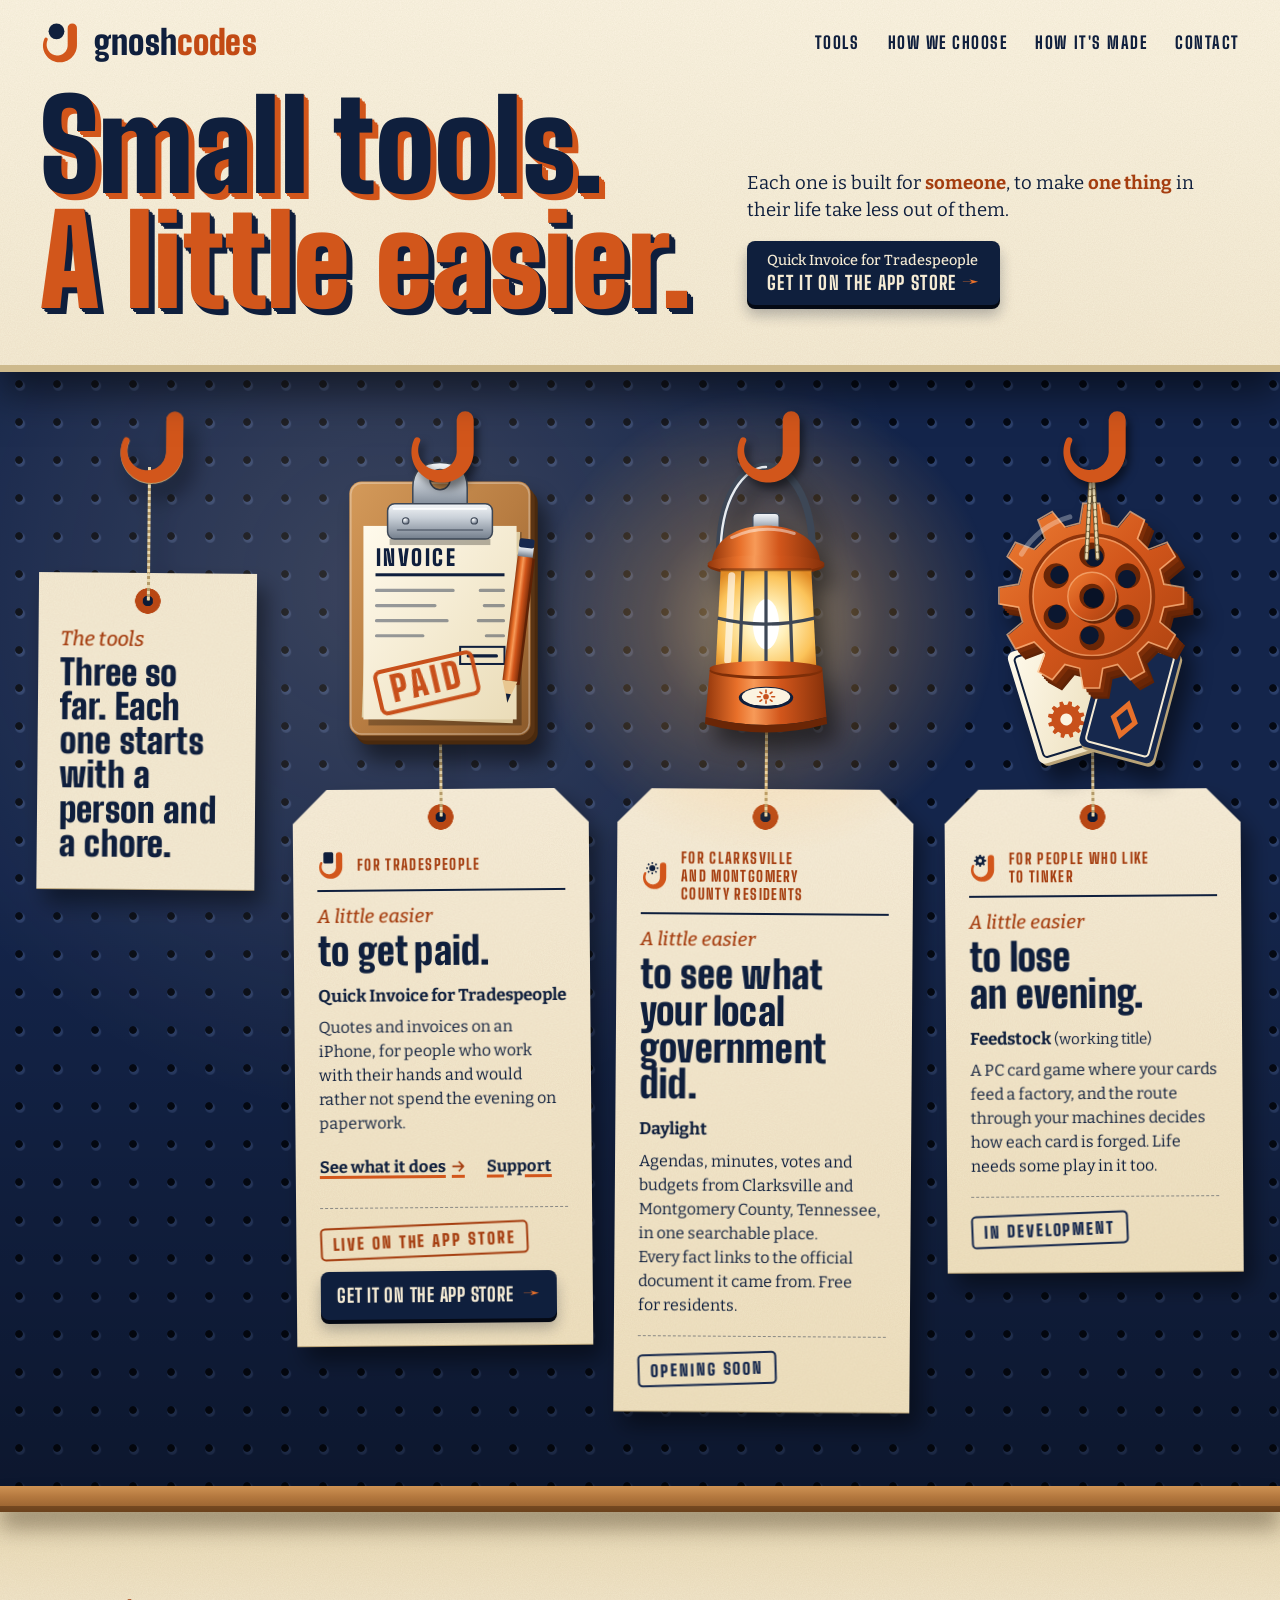
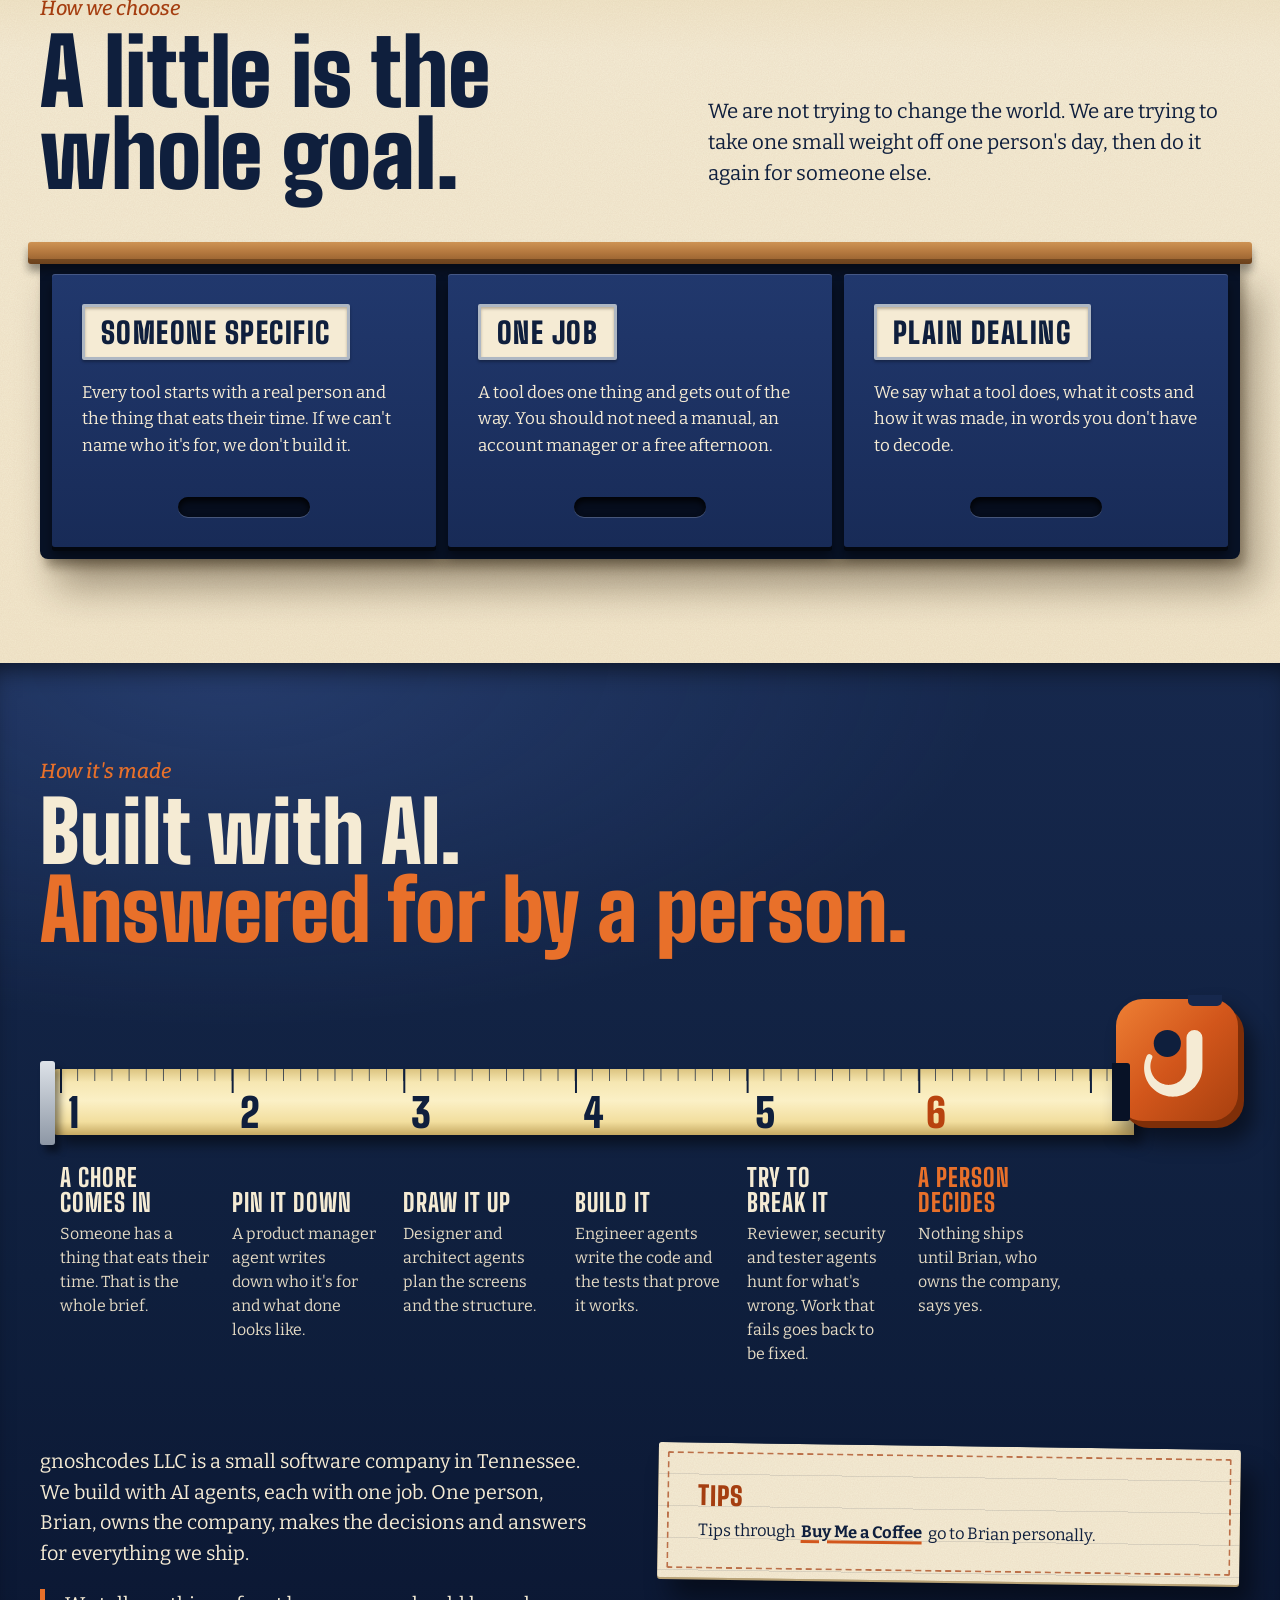
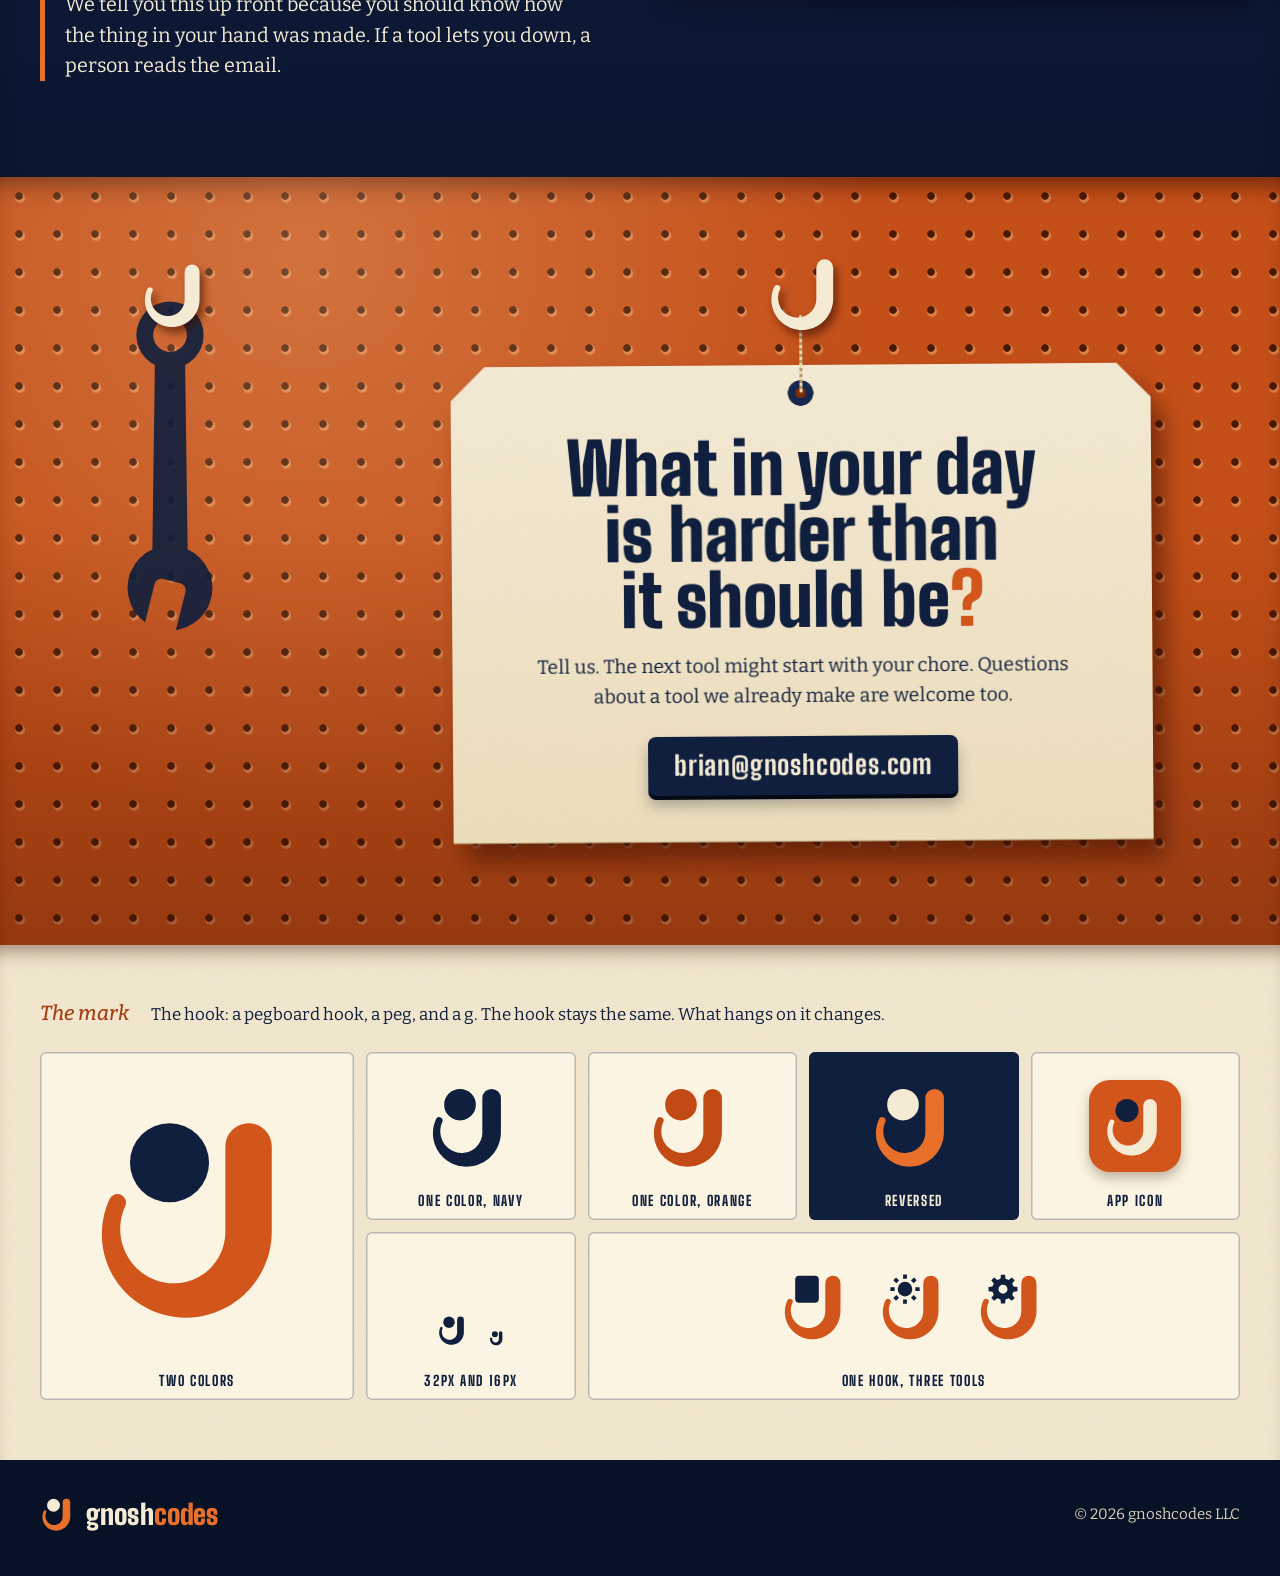
==== commit 9a25b8ef: "Link the home page's Quick Invoice tag to its product and support pages Co-Authored-By: Claude Opus " ====
--- a/index.html
+++ b/index.html
@@ -138,6 +138,10 @@
 .tag .name{font-weight:700;font-size:17px;margin-top:14px}
 .tag .name small{font-weight:400;font-size:15px}
 .tag .what{font-size:16px;line-height:1.5;margin-top:6px}
+.tag .more{display:flex;flex-wrap:wrap;gap:4px 22px;margin-top:10px}
+.tag .more a{display:inline-flex;align-items:center;min-height:44px;font-weight:700;font-size:16.5px;color:var(--navy-800);text-decoration-color:var(--orange);text-decoration-thickness:2.5px;text-underline-offset:3px}
+.tag .more a:hover{color:var(--orange-deep)}
+.tag .more span{margin-left:6px;color:var(--orange-deep)}
 .tagfoot .btn{letter-spacing:.04em;white-space:nowrap;padding:12px 16px}
 .tagfoot{display:flex;flex-wrap:wrap;align-items:center;gap:14px;margin-top:18px;padding-top:16px;border-top:1.5px dashed rgba(15,31,61,.45)}
 .stamp{display:inline-block;font:900 16px/1 var(--display);letter-spacing:.12em;text-transform:uppercase;padding:7px 11px 6px;border:2.5px solid currentColor;border-radius:5px;transform:rotate(-2deg);color:var(--navy-700)}
@@ -402,6 +406,7 @@
               <h3><span class="easier">A little easier</span> to get paid.</h3>
               <p class="name">Quick Invoice for Tradespeople</p>
               <p class="what">Quotes and invoices on an iPhone, for people who work with their hands and would rather not spend the evening on paperwork.</p>
+              <p class="more"><a href="quick-invoice/">See what it does <span aria-hidden="true">&rarr;</span></a> <a href="quick-invoice/support/">Support</a></p>
               <div class="tagfoot">
                 <span class="stamp live">Live on the App Store</span>
                 <a class="btn" href="https://apps.apple.com/us/app/quick-invoice-for-tradespeople/id6827408551">Get it on the App Store <span class="arr" aria-hidden="true">&rarr;</span></a>
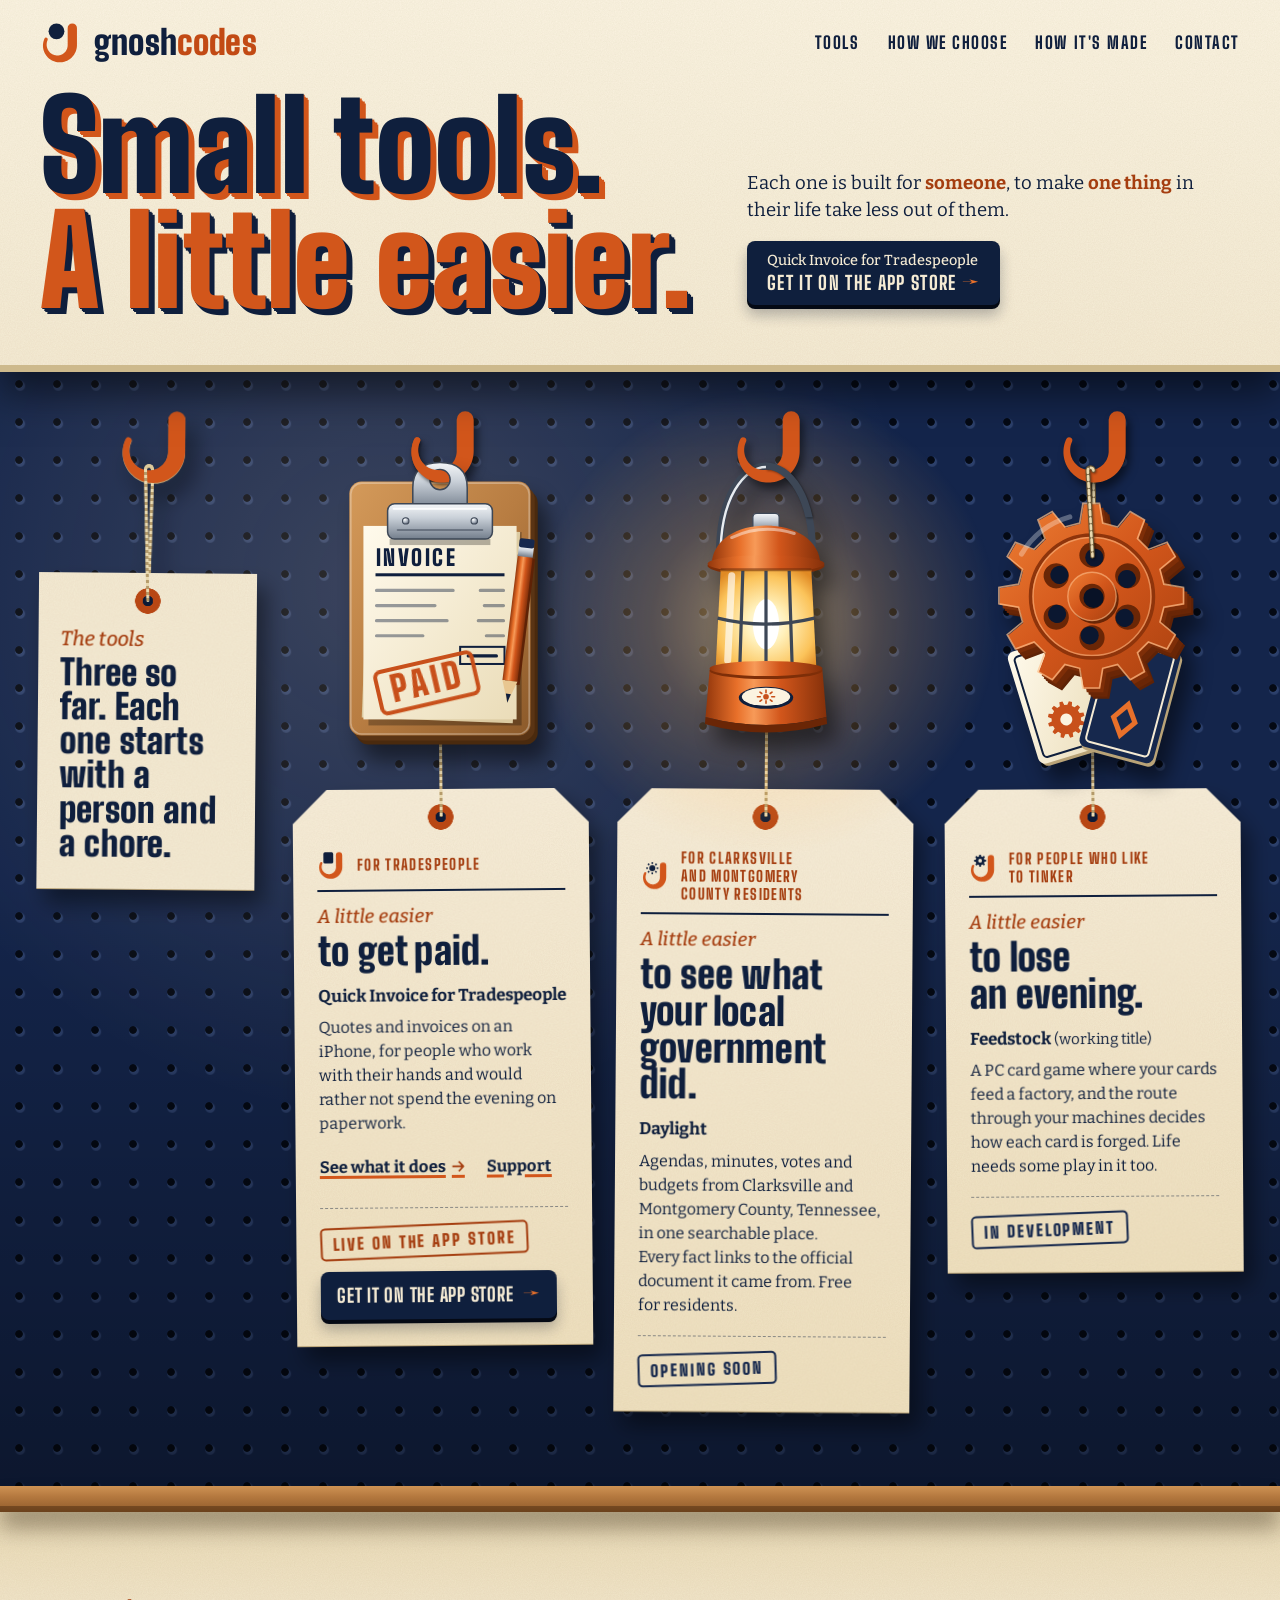
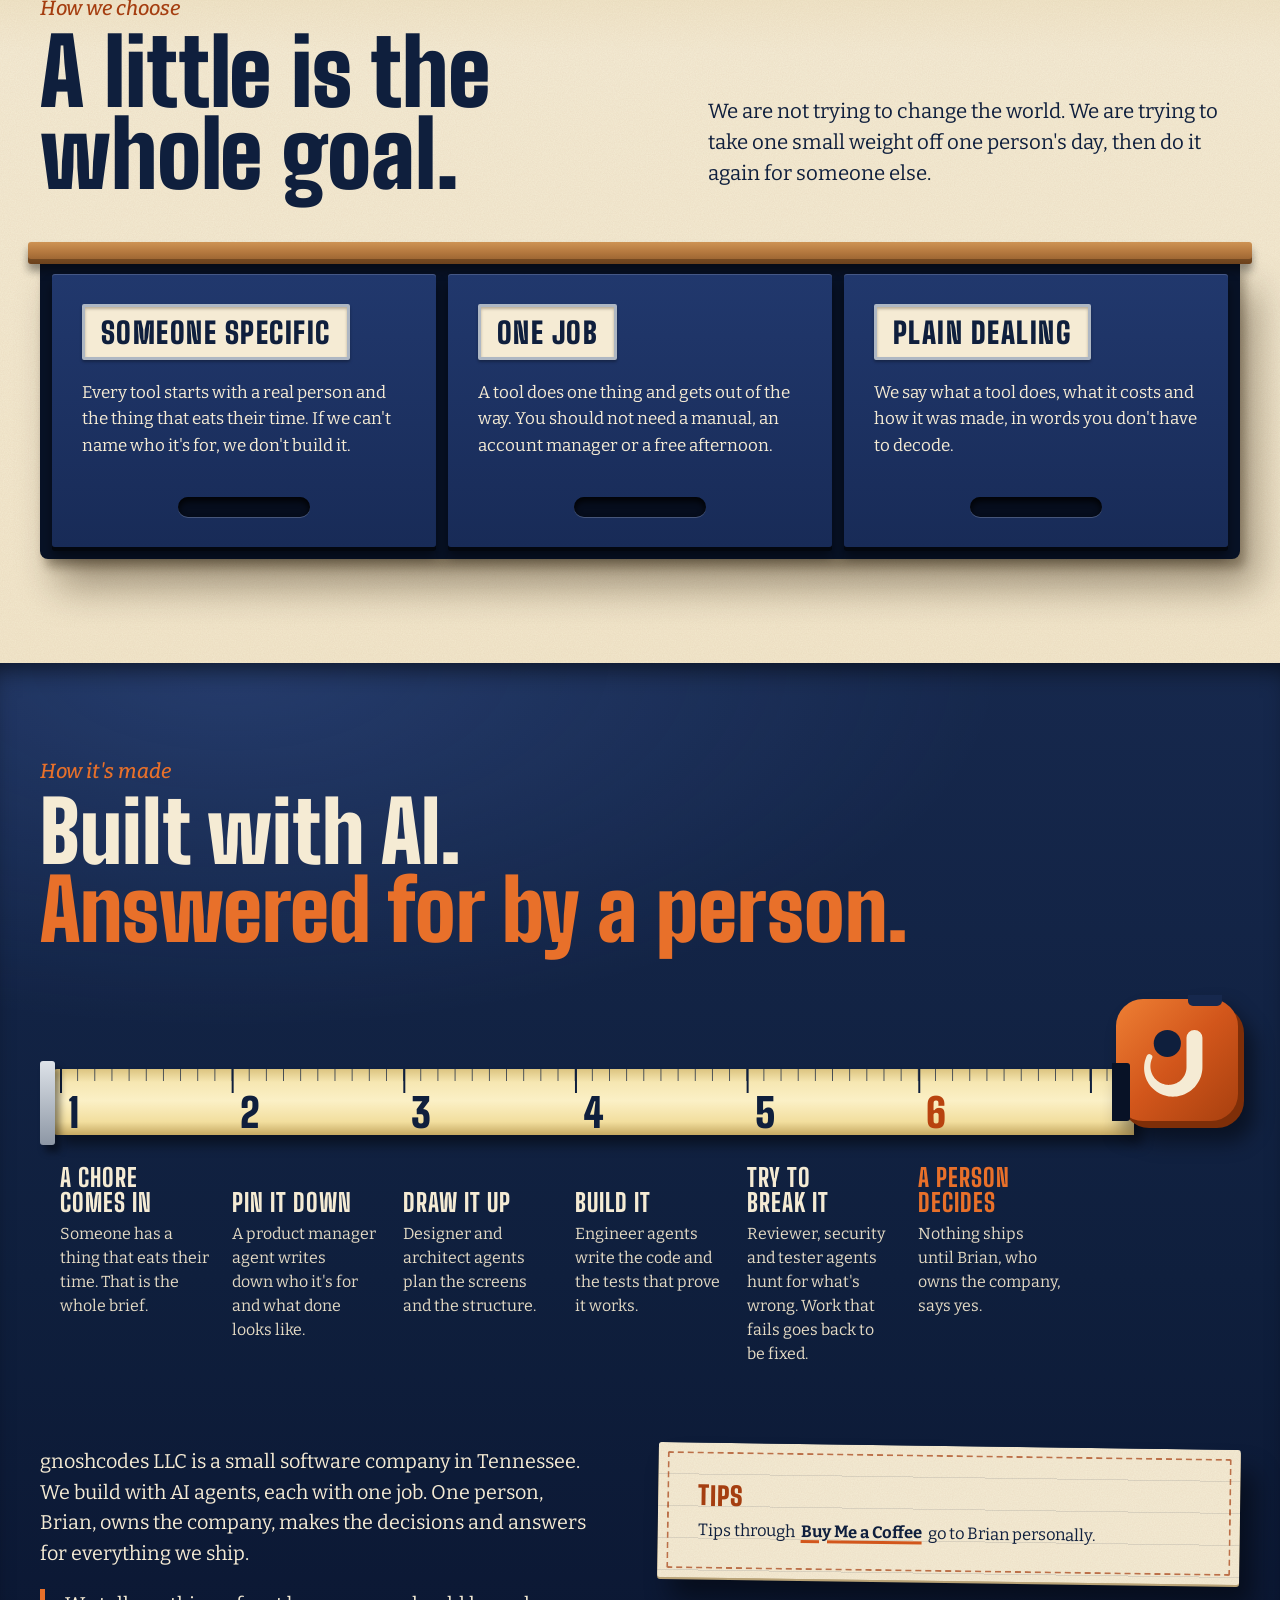
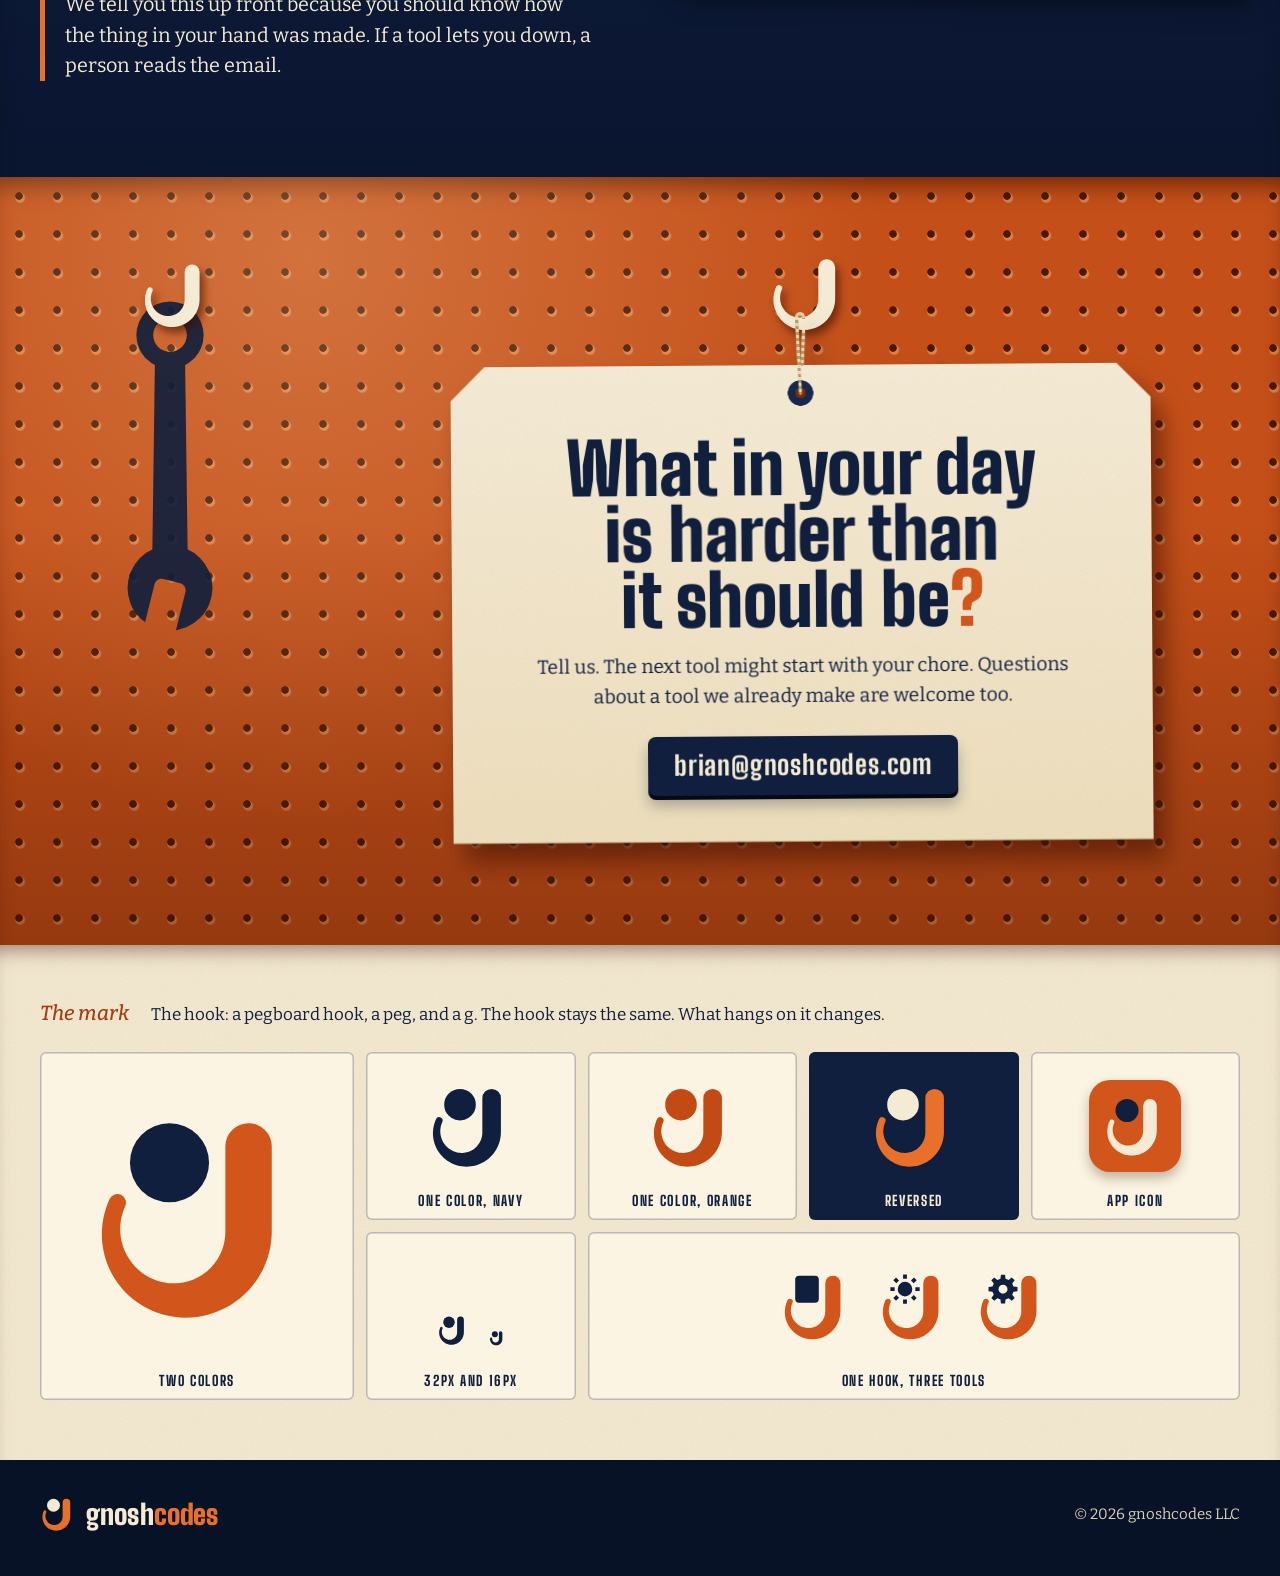
==== commit 8fde86c2: "WIP: hook art layering (unfinished, unreviewed; held until after Nov 16) Co-Authored-By: Claude Opus" ====
--- a/index.html
+++ b/index.html
@@ -103,17 +103,22 @@
 @media(min-width:900px){.tools{grid-template-columns:repeat(3,1fr);align-items:start}.talker{padding:20px 24px 22px}.wall{padding-top:40px}}
 @media(min-width:1200px){.wall{grid-template-columns:218px 1fr;gap:34px}
   .talker{position:relative;margin-top:168px;padding:54px 22px 28px;border-radius:0;box-shadow:none;
-    clip-path:none;filter:drop-shadow(0 1.5px 0 #b9a377) drop-shadow(9px 14px 11px rgba(0,0,0,.45));transform:rotate(.5deg);transform-origin:50% -104px}
+    clip-path:none;filter:drop-shadow(0 1.5px 0 #b9a377) drop-shadow(9px 14px 11px rgba(0,0,0,.45));transform:rotate(.5deg);transform-origin:50% -103px;--hy:103px;--hb:12.6px;--sa:1.5deg}
   .talker h2{font-size:35px;line-height:.98}
-  .talker .tkhook{display:block;position:absolute;left:50%;top:-168px;width:81px;height:81px;margin-left:-34px;z-index:2}
-  .talker .tkstring{display:block;position:absolute;left:50%;top:-106px;width:3px;height:134px;margin-left:-1.5px;background:repeating-linear-gradient(180deg,#E9D9B0 0 3px,#B59B6A 3px 6px)}
+  .talker .tkhook{display:block;position:absolute;left:50%;top:-168px;width:81px;height:81px;margin-left:-32.3px;z-index:2}
+  .talker .tkstring{display:block}
   .talker .eyelet{display:block}}
 .tool{display:flex;flex-direction:column;align-items:center;position:relative}
 .obj{position:relative;width:min(262px,58vw);z-index:2}
 .obj svg{display:block;width:100%;height:auto;overflow:visible}
-.obj .thing{transform-origin:50% 18%;filter:drop-shadow(10px 16px 10px rgba(0,0,0,.48));transition:transform .35s cubic-bezier(.3,1.5,.5,1),filter .35s}
-.tool:hover .thing,.tool:focus-within .thing{transform:translate(-4px,-12px) rotate(-2.5deg);filter:drop-shadow(20px 32px 16px rgba(0,0,0,.4))}
+.obj .thing{position:relative;transform-origin:49.3% 17.9%;filter:drop-shadow(10px 16px 10px rgba(0,0,0,.48));transition:transform .35s cubic-bezier(.3,1.5,.5,1),filter .35s}
+.tool:hover .thing,.tool:focus-within .thing{transform:rotate(-3deg);filter:drop-shadow(14px 22px 13px rgba(0,0,0,.42))}
+/* each thing hangs on its hook: the hook goes in behind it, and the near (tip) half is drawn again over it. It pivots where it rests in the hook. */
 .obj .onhook{position:absolute;inset:0;pointer-events:none;filter:drop-shadow(4px 6px 4px rgba(0,0,0,.5))}
+.obj .onhook.near{filter:none}
+.onhook.near use{filter:drop-shadow(1.2px 2px 1.2px rgba(0,0,0,.5))}
+.obj .thing.over{position:absolute;inset:0;pointer-events:none;filter:drop-shadow(1px 1.5px 1px rgba(0,0,0,.45))}
+.tool:hover .thing.over,.tool:focus-within .thing.over{filter:drop-shadow(1px 1.5px 1px rgba(0,0,0,.45))}
 .glow{position:absolute;left:50%;top:60%;width:190%;aspect-ratio:1;transform:translate(-50%,-50%);border-radius:50%;pointer-events:none;
   background:radial-gradient(circle,rgba(255,205,120,.55) 0,rgba(255,180,80,.22) 32%,rgba(255,170,70,0) 66%);
   animation:breathe 6s ease-in-out infinite}
@@ -130,6 +135,15 @@
   background:radial-gradient(circle,#0c1a36 0 5px,#b84714 5.5px 12.5px,rgba(0,0,0,0) 13px)}
 .eyelet::after{content:"";position:absolute;left:50%;top:-14px;width:3px;height:28px;margin-left:-1.5px;border-radius:2px;
   background:repeating-linear-gradient(180deg,#E9D9B0 0 3px,#B59B6A 3px 6px)}
+/* twine loop on a hook: it goes through the eyelet and over the hook. --hy is how far the hook's cradle sits above the tag's top edge,
+   --hb the thickness of the hook there, --sa the lean that brings both strands to the eyelet. The far strand is hidden behind the hook. */
+.hang .string,.talker .tkstring{position:absolute;left:50%;top:calc(-1*var(--hy) - 6px);width:10px;height:6px;margin-left:-5px;z-index:3;
+  box-sizing:border-box;border:3px solid #DCCA9C;border-bottom:0;border-radius:5px 5px 0 0;background:none}
+.hang .string::before,.hang .string::after,.talker .tkstring::before,.talker .tkstring::after{content:"";position:absolute;top:2px;width:3px;border-radius:0 0 2px 2px;
+  background:repeating-linear-gradient(180deg,#E9D9B0 0 3px,#B59B6A 3px 6px);transform-origin:50% 0}
+.hang .string::before,.talker .tkstring::before{right:-3px;top:calc(3px + var(--hb));height:calc(var(--hy) - var(--hb) + 1px);transform:rotate(var(--sa))}
+.hang .string::after,.talker .tkstring::after{left:-3px;height:calc(var(--hy) + 30px);transform:rotate(calc(-1*var(--sa)))}
+.hang .eyelet::after,.talker .eyelet::after{content:none}
 .tagno{display:flex;align-items:center;gap:10px;font:800 15px/1.2 var(--display);letter-spacing:.09em;text-transform:uppercase;color:var(--orange-deep);
   padding-bottom:10px;border-bottom:2.5px solid var(--navy-800);margin-bottom:14px}
 .tagno svg{width:30px;height:30px;flex:none}
@@ -238,10 +252,9 @@
 .missing svg{display:block;width:100%;height:auto;overflow:visible}
 .missing .onhook{position:absolute;inset:0;filter:drop-shadow(4px 6px 4px rgba(60,15,0,.6))}
 @media(min-width:900px){.contact-grid{grid-template-columns:260px 1fr;gap:60px;align-items:start}.missing{width:230px;margin-top:6px}}
-.hang{position:relative;width:100%;max-width:700px;padding-top:112px}
-.hang .tophook{position:absolute;left:50%;top:0;width:80px;height:80px;margin-left:-34px;z-index:2;filter:drop-shadow(4px 6px 4px rgba(60,15,0,.6))}
-.hang .tagwrap{max-width:none;margin-top:0;transform-origin:50% -52px;filter:drop-shadow(0 1.5px 0 #b9a377) drop-shadow(12px 18px 12px rgba(60,15,0,.55))}
-.hang .string{top:-50px;height:78px}
+.hang{position:relative;width:100%;max-width:700px;padding-top:112px;--hy:47.5px;--hb:12.5px;--sa:2.6deg}
+.hang .tophook{position:absolute;left:50%;top:0;width:80px;height:80px;margin-left:-31.9px;z-index:2;filter:drop-shadow(4px 6px 4px rgba(60,15,0,.6))}
+.hang .tagwrap{max-width:none;margin-top:0;z-index:3;transform-origin:50% calc(-1*var(--hy));filter:drop-shadow(0 1.5px 0 #b9a377) drop-shadow(12px 18px 12px rgba(60,15,0,.55))}
 .hang .eyelet{background:radial-gradient(circle,#7a2c08 0 5px,#16284D 5.5px 12.5px,rgba(0,0,0,0) 13px)}
 .hang .tag{padding:64px 24px 34px;text-align:center}
 @media(min-width:700px){.hang .tag{padding:70px 54px 46px}}
@@ -313,6 +326,8 @@
     <radialGradient id="gGlass" cx=".5" cy=".55" r=".65"><stop offset="0" stop-color="#FFFFFF"/><stop offset=".3" stop-color="#FFF1BC"/><stop offset=".75" stop-color="#FBC35A"/><stop offset="1" stop-color="#E08A24"/></radialGradient>
     <radialGradient id="gRivet" cx=".35" cy=".3" r=".8"><stop offset="0" stop-color="#FFFFFF"/><stop offset=".45" stop-color="#B9C1CB"/><stop offset="1" stop-color="#4B5565"/></radialGradient>
     <path id="gearPath" d="M-11.4 -72.1L-8.2 -91.6L8.2 -91.6L11.4 -72.1L26.2 -68.2L38.7 -83.4L52.9 -75.3L45.9 -56.7L56.7 -45.9L75.3 -52.9L83.4 -38.7L68.2 -26.2L72.1 -11.4L91.6 -8.2L91.6 8.2L72.1 11.4L68.2 26.2L83.4 38.7L75.3 52.9L56.7 45.9L45.9 56.7L52.9 75.3L38.7 83.4L26.2 68.2L11.4 72.1L8.2 91.6L-8.2 91.6L-11.4 72.1L-26.2 68.2L-38.7 83.4L-52.9 75.3L-45.9 56.7L-56.7 45.9L-75.3 52.9L-83.4 38.7L-68.2 26.2L-72.1 11.4L-91.6 8.2L-91.6 -8.2L-72.1 -11.4L-68.2 -26.2L-83.4 -38.7L-75.3 -52.9L-56.7 -45.9L-45.9 -56.7L-52.9 -75.3L-38.7 -83.4L-26.2 -68.2Z"/>
+    <!-- the near half of a hook (tip side, and what shows in the clip's eye): drawn over the clip, so the hook reads as passing through its eye -->
+    <clipPath id="hooknear"><rect x="60" y="0" width="68.5" height="120"/><circle cx="130" cy="74" r="9.250"/></clipPath>
     <!-- the mark: one hook, one peg, on a 64 grid -->
     <path id="hook" d="M40.25 11.75A6.75 6.75 0 0 1 53.75 11.75L53.75 13.09L53.75 14.43L53.75 15.76L53.75 17.10L53.75 18.44L53.75 19.78L53.75 21.11L53.75 22.45L53.75 23.79L53.75 25.13L53.75 26.46L53.75 27.80L53.75 29.14L53.75 30.48L53.75 31.81L53.75 33.15L53.75 34.49L53.75 35.83L53.73 37.39L53.61 39.17L53.35 40.94L52.97 42.69L52.47 44.40L51.85 46.07L51.11 47.69L50.26 49.25L49.30 50.74L48.25 52.16L47.10 53.50L45.86 54.75L44.54 55.91L43.15 56.97L41.70 57.93L40.18 58.78L38.62 59.52L37.02 60.15L35.38 60.67L33.72 61.07L32.04 61.35L30.35 61.52L28.66 61.57L26.98 61.51L25.32 61.34L23.68 61.05L22.07 60.66L20.50 60.16L18.97 59.56L17.49 58.86L16.07 58.07L14.72 57.19L13.42 56.23L12.21 55.19L11.06 54.08L10.00 52.90L9.02 51.66L8.13 50.36L7.33 49.02L6.62 47.63L6.00 46.21L5.48 44.75L5.06 43.27L4.73 41.77L4.49 40.26L4.35 38.74L4.31 37.22L4.37 35.71L4.51 34.20L4.75 32.71L5.08 31.24L5.51 29.79L6.01 28.37L6.61 26.99A2.50 2.50 0 0 1 11.14 29.10L10.68 30.18L10.31 31.29L10.02 32.42L9.82 33.57L9.69 34.73L9.66 35.89L9.71 37.05L9.84 38.20L10.06 39.33L10.35 40.44L10.72 41.52L11.17 42.57L11.69 43.58L12.27 44.54L12.92 45.46L13.63 46.32L14.40 47.13L15.21 47.87L16.07 48.56L16.97 49.17L17.90 49.72L18.87 50.20L19.85 50.61L20.86 50.95L21.88 51.22L22.90 51.41L23.93 51.54L24.96 51.59L25.98 51.57L26.99 51.49L27.98 51.34L28.96 51.13L29.91 50.85L30.83 50.52L31.72 50.13L32.58 49.68L33.40 49.19L34.19 48.65L34.93 48.06L35.63 47.43L36.28 46.77L36.88 46.06L37.44 45.33L37.95 44.57L38.41 43.79L38.82 42.98L39.18 42.15L39.48 41.31L39.74 40.45L39.94 39.58L40.09 38.71L40.19 37.83L40.24 36.94L40.25 35.83L40.25 34.49L40.25 33.15L40.25 31.81L40.25 30.48L40.25 29.14L40.25 27.80L40.25 26.46L40.25 25.13L40.25 23.79L40.25 22.45L40.25 21.11L40.25 19.78L40.25 18.44L40.25 17.10L40.25 15.76L40.25 14.43L40.25 13.09L40.25 11.75Z"/>
     <path id="hook-sm" d="M39.50 12.00A7.00 7.00 0 0 1 53.50 12.00L53.50 13.19L53.50 14.38L53.50 15.58L53.50 16.77L53.50 17.96L53.50 19.15L53.50 20.35L53.50 21.54L53.50 22.73L53.50 23.92L53.50 25.12L53.50 26.31L53.50 27.50L53.50 28.69L53.50 29.89L53.50 31.08L53.50 32.27L53.50 33.46L53.50 34.65L53.50 35.85L53.49 37.24L53.39 38.87L53.18 40.48L52.86 42.08L52.44 43.66L51.92 45.20L51.30 46.70L50.58 48.16L49.77 49.56L48.87 50.91L47.89 52.19L46.83 53.41L45.70 54.55L44.49 55.62L43.22 56.60L41.90 57.50L40.52 58.30L39.10 59.02L37.64 59.64L36.14 60.17L34.62 60.60L33.08 60.93L31.53 61.16L29.96 61.29L28.40 61.33L26.85 61.26L25.30 61.10L23.77 60.84L22.27 60.49L20.79 60.04L19.35 59.51L17.96 58.89L16.60 58.19L15.30 57.40L14.05 56.54L12.85 55.61L11.72 54.60L10.66 53.54L9.67 52.41L8.75 51.23L7.90 49.99L7.14 48.71L6.45 47.39L5.84 46.04L5.32 44.65L4.89 43.23L4.54 41.79L4.27 40.34L4.10 38.87L4.01 37.40L4.00 35.92L4.09 34.45A4.50 4.50 0 0 1 13.06 35.24L13.01 36.14L13.02 37.05L13.10 37.96L13.24 38.86L13.43 39.74L13.69 40.61L14.01 41.46L14.38 42.28L14.80 43.07L15.28 43.83L15.80 44.56L16.37 45.24L16.98 45.89L17.63 46.49L18.31 47.05L19.03 47.55L19.77 48.01L20.54 48.41L21.33 48.77L22.14 49.07L22.96 49.31L23.80 49.50L24.63 49.64L25.48 49.72L26.31 49.75L27.15 49.73L27.98 49.65L28.79 49.52L29.60 49.34L30.38 49.12L31.15 48.84L31.89 48.53L32.61 48.16L33.30 47.76L33.96 47.32L34.59 46.84L35.19 46.33L35.75 45.79L36.28 45.21L36.77 44.61L37.22 43.98L37.63 43.33L38.01 42.66L38.34 41.97L38.63 41.27L38.88 40.55L39.09 39.82L39.25 39.09L39.37 38.34L39.46 37.59L39.50 36.84L39.50 35.85L39.50 34.65L39.50 33.46L39.50 32.27L39.50 31.08L39.50 29.89L39.50 28.69L39.50 27.50L39.50 26.31L39.50 25.12L39.50 23.92L39.50 22.73L39.50 21.54L39.50 20.35L39.50 19.15L39.50 17.96L39.50 16.77L39.50 15.58L39.50 14.38L39.50 13.19L39.50 12.00Z"/>
@@ -361,6 +376,7 @@
       <ul class="tools">
         <li class="tool" style="--r:-.5deg">
           <div class="obj" aria-hidden="true">
+            <svg class="onhook" viewBox="0 0 260 360" focusable="false"><use href="#hook" transform="translate(96.250 0) scale(1.250)" fill="#D2561B"/></svg>
             <svg class="thing" viewBox="0 0 260 360" focusable="false"><g transform="translate(0 36)"><rect x="47" y="49" width="180" height="252" rx="12" fill="#4A2A0E"/>
               <rect x="44" y="45" width="180" height="252" rx="12" fill="#5A3414"/>
               <rect x="40" y="40" width="180" height="252" rx="12" fill="url(#gBoard)"/>
@@ -396,7 +412,7 @@
               <path d="M84 67h92" stroke="#fff" stroke-width="2" stroke-linecap="round" opacity=".9"/>
               <path d="M88 88h84" stroke="#3D4756" stroke-width="2" stroke-linecap="round" opacity=".5"/>
               <circle cx="96" cy="79" r="3.2" fill="url(#gRivet)" stroke="#3D4756"/><circle cx="164" cy="79" r="3.2" fill="url(#gRivet)" stroke="#3D4756"/></g></svg>
-            <svg class="onhook" viewBox="0 0 260 360" focusable="false"><use href="#hook" transform="translate(96.250 0) scale(1.250)" fill="#D2561B"/></svg>
+            <svg class="onhook near" viewBox="0 0 260 360" focusable="false"><g clip-path="url(#hooknear)"><use href="#hook" transform="translate(96.250 0) scale(1.250)" fill="#D2561B"/></g></svg>
           </div>
           <div class="tagwrap">
             <i class="string"></i>
@@ -443,6 +459,9 @@
               <path d="M130 255.500v2.500M130 266v2.500M121.500 262h2.800M135.700 262h2.800M124 257.500l1.800 1.300M134.200 265.200l1.800 1.300M136 257.500l-1.800 1.300M125.800 265.200l-1.800 1.300" stroke="#C8501B" stroke-width="1.6" stroke-linecap="round"/>
               <circle cx="130" cy="262" r="2.800" fill="#C8501B"/></g></svg>
             <svg class="onhook" viewBox="0 0 260 360" focusable="false"><use href="#hook" transform="translate(96.250 0) scale(1.250)" fill="#D2561B"/></svg>
+            <svg class="thing over" viewBox="0 0 260 360" focusable="false"><defs><clipPath id="bailnear"><rect x="129" y="20" width="60" height="64"/></clipPath></defs><g transform="translate(0 27.500)" clip-path="url(#bailnear)"><!-- the far side of the handle crosses in front of the hook; the near side goes behind it -->
+              <path d="M130 33C152 33 178 62 176 126" fill="none" stroke="#3D4756" stroke-width="7"/>
+            </g></svg>
           </div>
           <div class="tagwrap">
             <i class="string"></i>
@@ -474,6 +493,9 @@
                 <path d="M166 232l14 20-14 20-14-20z" fill="#E8702A"/>
                 <path d="M166 241l8 11-8 11-8-11z" fill="#16284D"/>
               </g>
+              <!-- twine loop, far strand: comes down behind the hook and behind the gear -->
+              <path d="M131.400 3L131.800 60" fill="none" stroke="#6b5836" stroke-width="4.600" stroke-linecap="round"/>
+              <path d="M131.400 3L131.800 60" fill="none" stroke="#E9D9B0" stroke-width="2.600" stroke-linecap="round" stroke-dasharray="4 3"/>
               <!-- gear -->
               <g transform="translate(130 128)">
                 <use href="#gearPath" transform="translate(9 10)" fill="#5e2206"/>
@@ -494,10 +516,12 @@
                 <circle cx="1.500" cy="1.500" r="10" fill="#081226"/>
                 <path d="M-70 -42A82 82 0 01-22 -79" fill="none" stroke="#fff" stroke-width="5" stroke-linecap="round" opacity=".3"/>
               </g>
-              <path d="M124.500 90L129 7q1-6 2 0l4.500 83" fill="none" stroke="#6b5836" stroke-width="4.600" stroke-linecap="round"/>
-              <path d="M124.500 90L129 7q1-6 2 0l4.500 83" fill="none" stroke="#E9D9B0" stroke-width="2.600" stroke-linecap="round" stroke-dasharray="4 3"/>
             </g></svg>
             <svg class="onhook" viewBox="0 0 260 360" focusable="false"><use href="#hook" transform="translate(96.250 0) scale(1.250)" fill="#D2561B"/></svg>
+            <svg class="thing over" viewBox="0 0 260 360" focusable="false"><g transform="translate(0 62)"><!-- twine loop, near strand: over the hook, down the face of the gear and through its top hole -->
+              <path d="M131.400 3a2.800 2.800 0 0 0-5.600 0L130.500 88" fill="none" stroke="#6b5836" stroke-width="4.600" stroke-linecap="round" stroke-linejoin="round"/>
+              <path d="M131.400 3a2.800 2.800 0 0 0-5.600 0L130.500 88" fill="none" stroke="#E9D9B0" stroke-width="2.600" stroke-linecap="round" stroke-dasharray="4 3"/>
+            </g></svg>
           </div>
           <div class="tagwrap">
             <i class="string"></i>
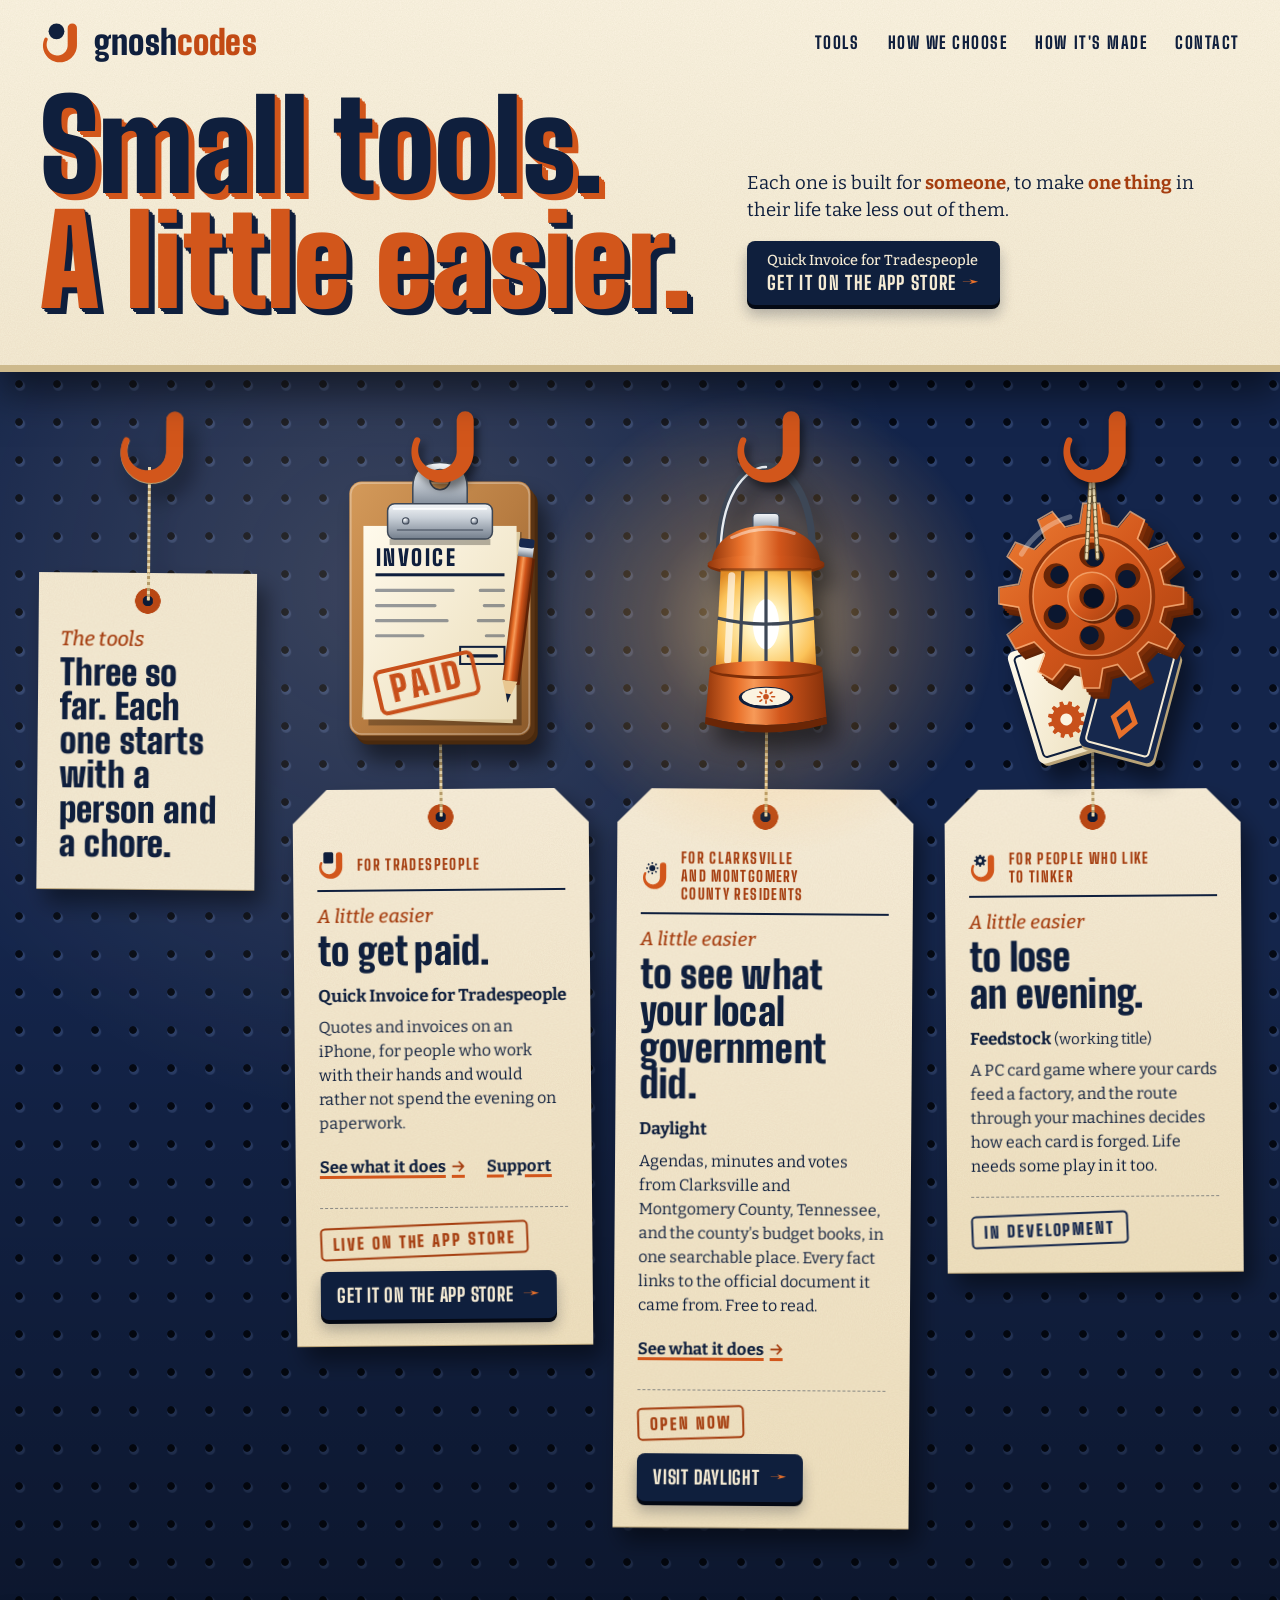
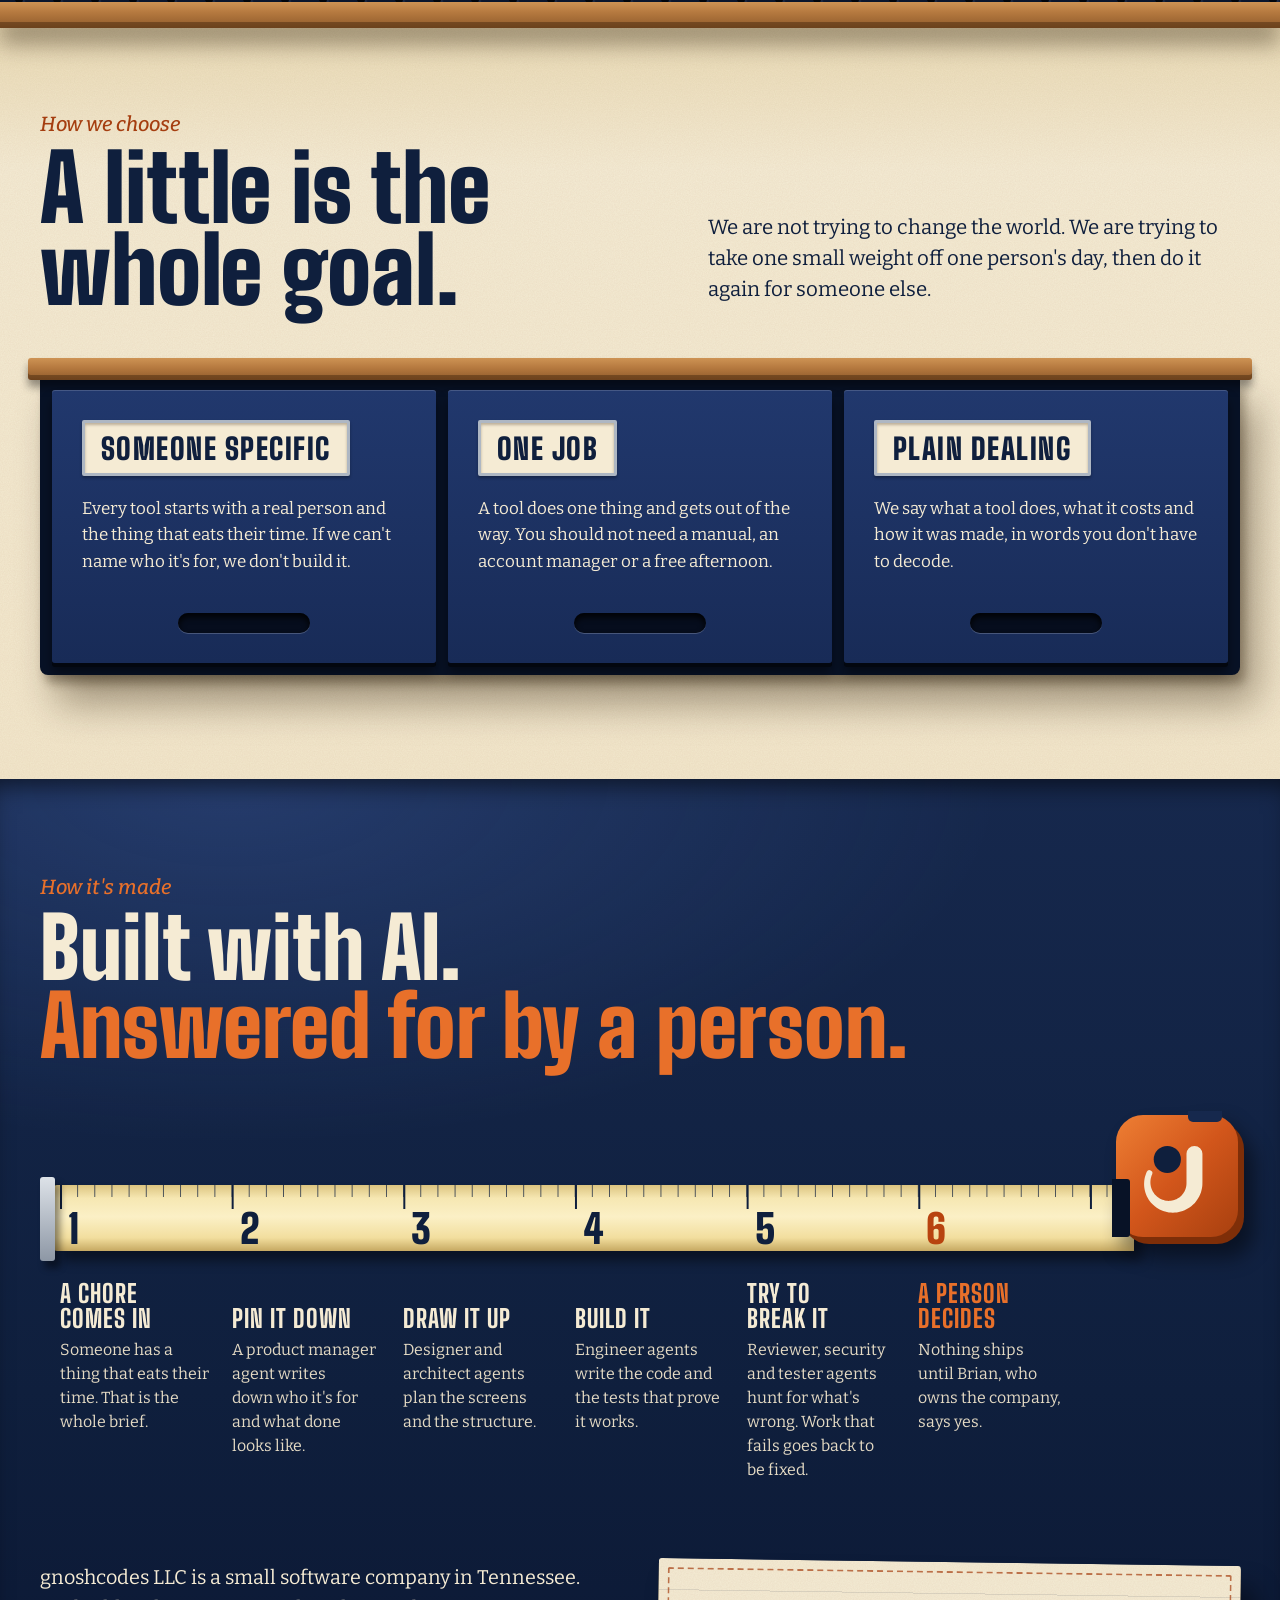
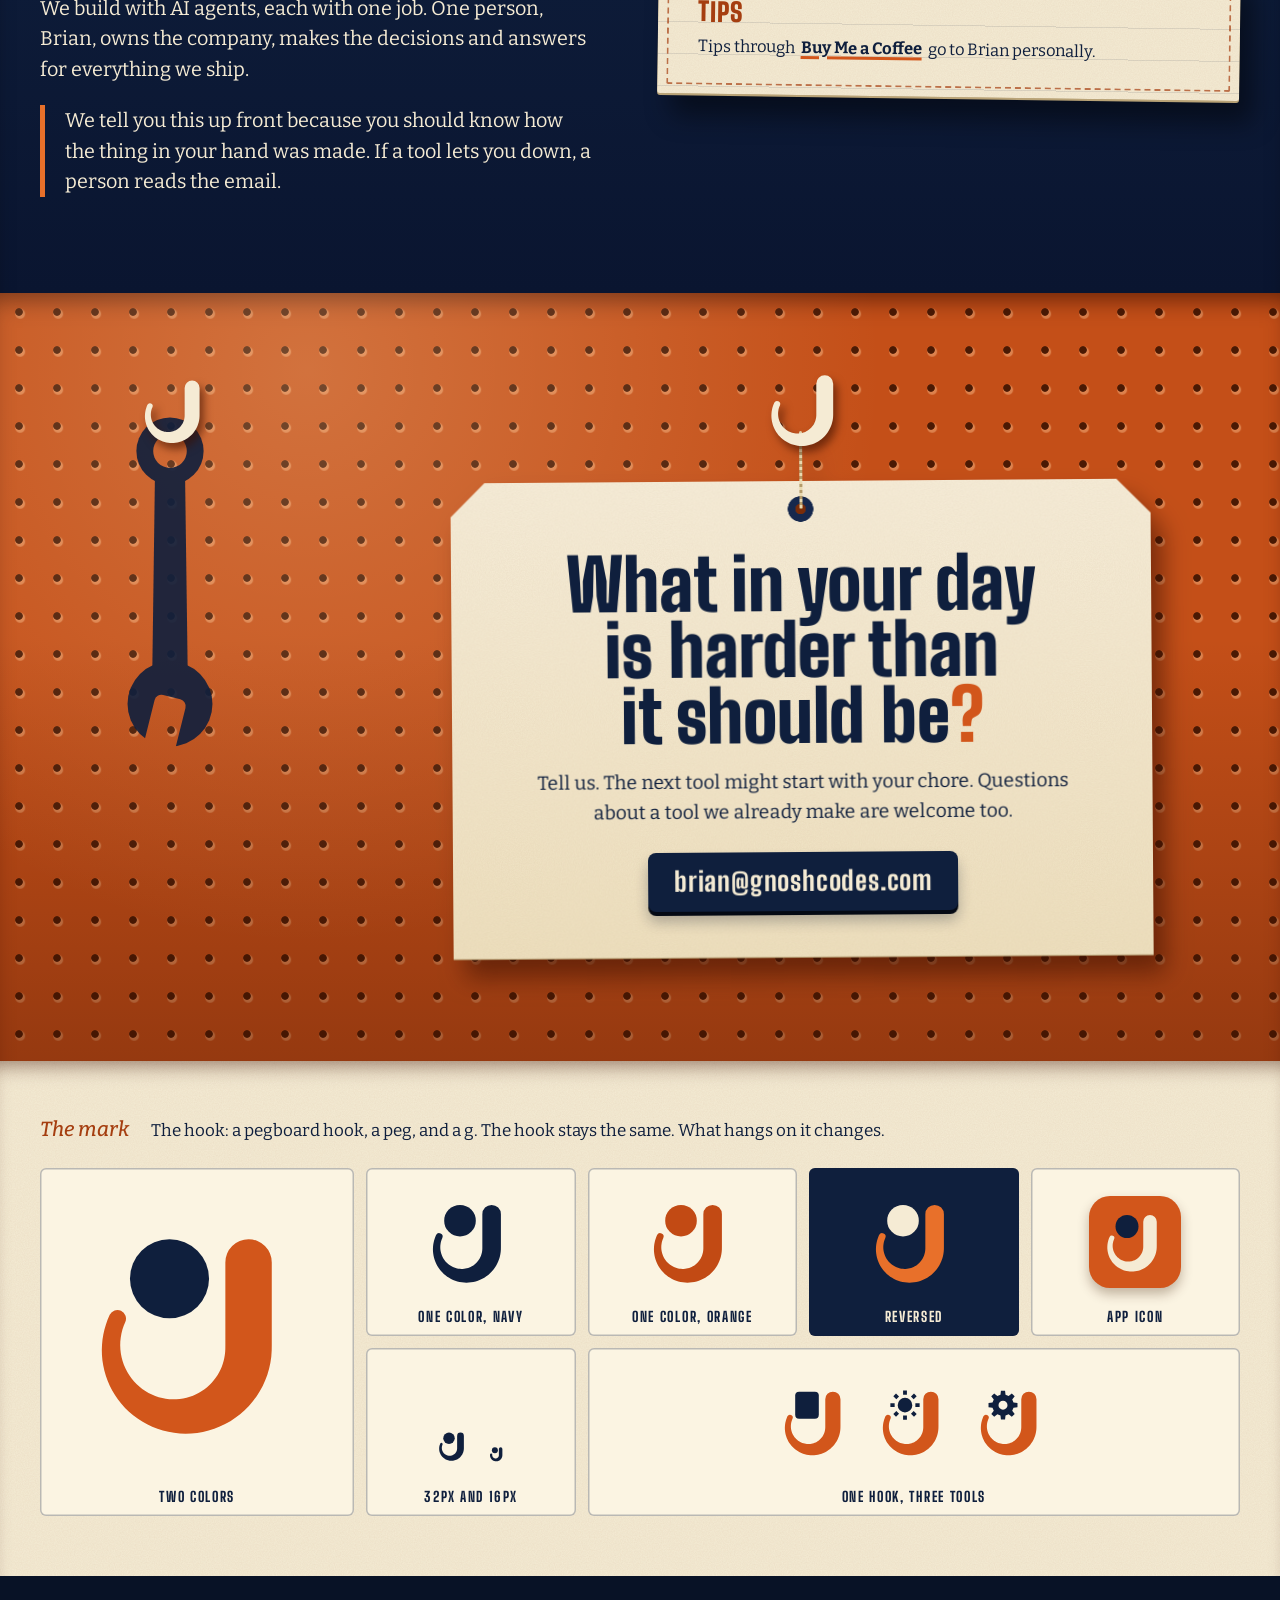
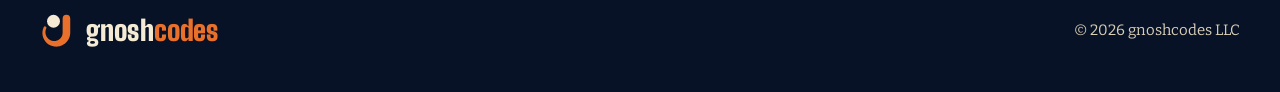
==== commit 6d92770f: "Home page: list Daylight as open, with links to the site and its page The Daylight tag now reads Ope" ====
--- a/index.html
+++ b/index.html
@@ -103,22 +103,17 @@
 @media(min-width:900px){.tools{grid-template-columns:repeat(3,1fr);align-items:start}.talker{padding:20px 24px 22px}.wall{padding-top:40px}}
 @media(min-width:1200px){.wall{grid-template-columns:218px 1fr;gap:34px}
   .talker{position:relative;margin-top:168px;padding:54px 22px 28px;border-radius:0;box-shadow:none;
-    clip-path:none;filter:drop-shadow(0 1.5px 0 #b9a377) drop-shadow(9px 14px 11px rgba(0,0,0,.45));transform:rotate(.5deg);transform-origin:50% -103px;--hy:103px;--hb:12.6px;--sa:1.5deg}
+    clip-path:none;filter:drop-shadow(0 1.5px 0 #b9a377) drop-shadow(9px 14px 11px rgba(0,0,0,.45));transform:rotate(.5deg);transform-origin:50% -104px}
   .talker h2{font-size:35px;line-height:.98}
-  .talker .tkhook{display:block;position:absolute;left:50%;top:-168px;width:81px;height:81px;margin-left:-32.3px;z-index:2}
-  .talker .tkstring{display:block}
+  .talker .tkhook{display:block;position:absolute;left:50%;top:-168px;width:81px;height:81px;margin-left:-34px;z-index:2}
+  .talker .tkstring{display:block;position:absolute;left:50%;top:-106px;width:3px;height:134px;margin-left:-1.5px;background:repeating-linear-gradient(180deg,#E9D9B0 0 3px,#B59B6A 3px 6px)}
   .talker .eyelet{display:block}}
 .tool{display:flex;flex-direction:column;align-items:center;position:relative}
 .obj{position:relative;width:min(262px,58vw);z-index:2}
 .obj svg{display:block;width:100%;height:auto;overflow:visible}
-.obj .thing{position:relative;transform-origin:49.3% 17.9%;filter:drop-shadow(10px 16px 10px rgba(0,0,0,.48));transition:transform .35s cubic-bezier(.3,1.5,.5,1),filter .35s}
-.tool:hover .thing,.tool:focus-within .thing{transform:rotate(-3deg);filter:drop-shadow(14px 22px 13px rgba(0,0,0,.42))}
-/* each thing hangs on its hook: the hook goes in behind it, and the near (tip) half is drawn again over it. It pivots where it rests in the hook. */
+.obj .thing{transform-origin:50% 18%;filter:drop-shadow(10px 16px 10px rgba(0,0,0,.48));transition:transform .35s cubic-bezier(.3,1.5,.5,1),filter .35s}
+.tool:hover .thing,.tool:focus-within .thing{transform:translate(-4px,-12px) rotate(-2.5deg);filter:drop-shadow(20px 32px 16px rgba(0,0,0,.4))}
 .obj .onhook{position:absolute;inset:0;pointer-events:none;filter:drop-shadow(4px 6px 4px rgba(0,0,0,.5))}
-.obj .onhook.near{filter:none}
-.onhook.near use{filter:drop-shadow(1.2px 2px 1.2px rgba(0,0,0,.5))}
-.obj .thing.over{position:absolute;inset:0;pointer-events:none;filter:drop-shadow(1px 1.5px 1px rgba(0,0,0,.45))}
-.tool:hover .thing.over,.tool:focus-within .thing.over{filter:drop-shadow(1px 1.5px 1px rgba(0,0,0,.45))}
 .glow{position:absolute;left:50%;top:60%;width:190%;aspect-ratio:1;transform:translate(-50%,-50%);border-radius:50%;pointer-events:none;
   background:radial-gradient(circle,rgba(255,205,120,.55) 0,rgba(255,180,80,.22) 32%,rgba(255,170,70,0) 66%);
   animation:breathe 6s ease-in-out infinite}
@@ -135,15 +130,6 @@
   background:radial-gradient(circle,#0c1a36 0 5px,#b84714 5.5px 12.5px,rgba(0,0,0,0) 13px)}
 .eyelet::after{content:"";position:absolute;left:50%;top:-14px;width:3px;height:28px;margin-left:-1.5px;border-radius:2px;
   background:repeating-linear-gradient(180deg,#E9D9B0 0 3px,#B59B6A 3px 6px)}
-/* twine loop on a hook: it goes through the eyelet and over the hook. --hy is how far the hook's cradle sits above the tag's top edge,
-   --hb the thickness of the hook there, --sa the lean that brings both strands to the eyelet. The far strand is hidden behind the hook. */
-.hang .string,.talker .tkstring{position:absolute;left:50%;top:calc(-1*var(--hy) - 6px);width:10px;height:6px;margin-left:-5px;z-index:3;
-  box-sizing:border-box;border:3px solid #DCCA9C;border-bottom:0;border-radius:5px 5px 0 0;background:none}
-.hang .string::before,.hang .string::after,.talker .tkstring::before,.talker .tkstring::after{content:"";position:absolute;top:2px;width:3px;border-radius:0 0 2px 2px;
-  background:repeating-linear-gradient(180deg,#E9D9B0 0 3px,#B59B6A 3px 6px);transform-origin:50% 0}
-.hang .string::before,.talker .tkstring::before{right:-3px;top:calc(3px + var(--hb));height:calc(var(--hy) - var(--hb) + 1px);transform:rotate(var(--sa))}
-.hang .string::after,.talker .tkstring::after{left:-3px;height:calc(var(--hy) + 30px);transform:rotate(calc(-1*var(--sa)))}
-.hang .eyelet::after,.talker .eyelet::after{content:none}
 .tagno{display:flex;align-items:center;gap:10px;font:800 15px/1.2 var(--display);letter-spacing:.09em;text-transform:uppercase;color:var(--orange-deep);
   padding-bottom:10px;border-bottom:2.5px solid var(--navy-800);margin-bottom:14px}
 .tagno svg{width:30px;height:30px;flex:none}
@@ -252,9 +238,10 @@
 .missing svg{display:block;width:100%;height:auto;overflow:visible}
 .missing .onhook{position:absolute;inset:0;filter:drop-shadow(4px 6px 4px rgba(60,15,0,.6))}
 @media(min-width:900px){.contact-grid{grid-template-columns:260px 1fr;gap:60px;align-items:start}.missing{width:230px;margin-top:6px}}
-.hang{position:relative;width:100%;max-width:700px;padding-top:112px;--hy:47.5px;--hb:12.5px;--sa:2.6deg}
-.hang .tophook{position:absolute;left:50%;top:0;width:80px;height:80px;margin-left:-31.9px;z-index:2;filter:drop-shadow(4px 6px 4px rgba(60,15,0,.6))}
-.hang .tagwrap{max-width:none;margin-top:0;z-index:3;transform-origin:50% calc(-1*var(--hy));filter:drop-shadow(0 1.5px 0 #b9a377) drop-shadow(12px 18px 12px rgba(60,15,0,.55))}
+.hang{position:relative;width:100%;max-width:700px;padding-top:112px}
+.hang .tophook{position:absolute;left:50%;top:0;width:80px;height:80px;margin-left:-34px;z-index:2;filter:drop-shadow(4px 6px 4px rgba(60,15,0,.6))}
+.hang .tagwrap{max-width:none;margin-top:0;transform-origin:50% -52px;filter:drop-shadow(0 1.5px 0 #b9a377) drop-shadow(12px 18px 12px rgba(60,15,0,.55))}
+.hang .string{top:-50px;height:78px}
 .hang .eyelet{background:radial-gradient(circle,#7a2c08 0 5px,#16284D 5.5px 12.5px,rgba(0,0,0,0) 13px)}
 .hang .tag{padding:64px 24px 34px;text-align:center}
 @media(min-width:700px){.hang .tag{padding:70px 54px 46px}}
@@ -326,8 +313,6 @@
     <radialGradient id="gGlass" cx=".5" cy=".55" r=".65"><stop offset="0" stop-color="#FFFFFF"/><stop offset=".3" stop-color="#FFF1BC"/><stop offset=".75" stop-color="#FBC35A"/><stop offset="1" stop-color="#E08A24"/></radialGradient>
     <radialGradient id="gRivet" cx=".35" cy=".3" r=".8"><stop offset="0" stop-color="#FFFFFF"/><stop offset=".45" stop-color="#B9C1CB"/><stop offset="1" stop-color="#4B5565"/></radialGradient>
     <path id="gearPath" d="M-11.4 -72.1L-8.2 -91.6L8.2 -91.6L11.4 -72.1L26.2 -68.2L38.7 -83.4L52.9 -75.3L45.9 -56.7L56.7 -45.9L75.3 -52.9L83.4 -38.7L68.2 -26.2L72.1 -11.4L91.6 -8.2L91.6 8.2L72.1 11.4L68.2 26.2L83.4 38.7L75.3 52.9L56.7 45.9L45.9 56.7L52.9 75.3L38.7 83.4L26.2 68.2L11.4 72.1L8.2 91.6L-8.2 91.6L-11.4 72.1L-26.2 68.2L-38.7 83.4L-52.9 75.3L-45.9 56.7L-56.7 45.9L-75.3 52.9L-83.4 38.7L-68.2 26.2L-72.1 11.4L-91.6 8.2L-91.6 -8.2L-72.1 -11.4L-68.2 -26.2L-83.4 -38.7L-75.3 -52.9L-56.7 -45.9L-45.9 -56.7L-52.9 -75.3L-38.7 -83.4L-26.2 -68.2Z"/>
-    <!-- the near half of a hook (tip side, and what shows in the clip's eye): drawn over the clip, so the hook reads as passing through its eye -->
-    <clipPath id="hooknear"><rect x="60" y="0" width="68.5" height="120"/><circle cx="130" cy="74" r="9.250"/></clipPath>
     <!-- the mark: one hook, one peg, on a 64 grid -->
     <path id="hook" d="M40.25 11.75A6.75 6.75 0 0 1 53.75 11.75L53.75 13.09L53.75 14.43L53.75 15.76L53.75 17.10L53.75 18.44L53.75 19.78L53.75 21.11L53.75 22.45L53.75 23.79L53.75 25.13L53.75 26.46L53.75 27.80L53.75 29.14L53.75 30.48L53.75 31.81L53.75 33.15L53.75 34.49L53.75 35.83L53.73 37.39L53.61 39.17L53.35 40.94L52.97 42.69L52.47 44.40L51.85 46.07L51.11 47.69L50.26 49.25L49.30 50.74L48.25 52.16L47.10 53.50L45.86 54.75L44.54 55.91L43.15 56.97L41.70 57.93L40.18 58.78L38.62 59.52L37.02 60.15L35.38 60.67L33.72 61.07L32.04 61.35L30.35 61.52L28.66 61.57L26.98 61.51L25.32 61.34L23.68 61.05L22.07 60.66L20.50 60.16L18.97 59.56L17.49 58.86L16.07 58.07L14.72 57.19L13.42 56.23L12.21 55.19L11.06 54.08L10.00 52.90L9.02 51.66L8.13 50.36L7.33 49.02L6.62 47.63L6.00 46.21L5.48 44.75L5.06 43.27L4.73 41.77L4.49 40.26L4.35 38.74L4.31 37.22L4.37 35.71L4.51 34.20L4.75 32.71L5.08 31.24L5.51 29.79L6.01 28.37L6.61 26.99A2.50 2.50 0 0 1 11.14 29.10L10.68 30.18L10.31 31.29L10.02 32.42L9.82 33.57L9.69 34.73L9.66 35.89L9.71 37.05L9.84 38.20L10.06 39.33L10.35 40.44L10.72 41.52L11.17 42.57L11.69 43.58L12.27 44.54L12.92 45.46L13.63 46.32L14.40 47.13L15.21 47.87L16.07 48.56L16.97 49.17L17.90 49.72L18.87 50.20L19.85 50.61L20.86 50.95L21.88 51.22L22.90 51.41L23.93 51.54L24.96 51.59L25.98 51.57L26.99 51.49L27.98 51.34L28.96 51.13L29.91 50.85L30.83 50.52L31.72 50.13L32.58 49.68L33.40 49.19L34.19 48.65L34.93 48.06L35.63 47.43L36.28 46.77L36.88 46.06L37.44 45.33L37.95 44.57L38.41 43.79L38.82 42.98L39.18 42.15L39.48 41.31L39.74 40.45L39.94 39.58L40.09 38.71L40.19 37.83L40.24 36.94L40.25 35.83L40.25 34.49L40.25 33.15L40.25 31.81L40.25 30.48L40.25 29.14L40.25 27.80L40.25 26.46L40.25 25.13L40.25 23.79L40.25 22.45L40.25 21.11L40.25 19.78L40.25 18.44L40.25 17.10L40.25 15.76L40.25 14.43L40.25 13.09L40.25 11.75Z"/>
     <path id="hook-sm" d="M39.50 12.00A7.00 7.00 0 0 1 53.50 12.00L53.50 13.19L53.50 14.38L53.50 15.58L53.50 16.77L53.50 17.96L53.50 19.15L53.50 20.35L53.50 21.54L53.50 22.73L53.50 23.92L53.50 25.12L53.50 26.31L53.50 27.50L53.50 28.69L53.50 29.89L53.50 31.08L53.50 32.27L53.50 33.46L53.50 34.65L53.50 35.85L53.49 37.24L53.39 38.87L53.18 40.48L52.86 42.08L52.44 43.66L51.92 45.20L51.30 46.70L50.58 48.16L49.77 49.56L48.87 50.91L47.89 52.19L46.83 53.41L45.70 54.55L44.49 55.62L43.22 56.60L41.90 57.50L40.52 58.30L39.10 59.02L37.64 59.64L36.14 60.17L34.62 60.60L33.08 60.93L31.53 61.16L29.96 61.29L28.40 61.33L26.85 61.26L25.30 61.10L23.77 60.84L22.27 60.49L20.79 60.04L19.35 59.51L17.96 58.89L16.60 58.19L15.30 57.40L14.05 56.54L12.85 55.61L11.72 54.60L10.66 53.54L9.67 52.41L8.75 51.23L7.90 49.99L7.14 48.71L6.45 47.39L5.84 46.04L5.32 44.65L4.89 43.23L4.54 41.79L4.27 40.34L4.10 38.87L4.01 37.40L4.00 35.92L4.09 34.45A4.50 4.50 0 0 1 13.06 35.24L13.01 36.14L13.02 37.05L13.10 37.96L13.24 38.86L13.43 39.74L13.69 40.61L14.01 41.46L14.38 42.28L14.80 43.07L15.28 43.83L15.80 44.56L16.37 45.24L16.98 45.89L17.63 46.49L18.31 47.05L19.03 47.55L19.77 48.01L20.54 48.41L21.33 48.77L22.14 49.07L22.96 49.31L23.80 49.50L24.63 49.64L25.48 49.72L26.31 49.75L27.15 49.73L27.98 49.65L28.79 49.52L29.60 49.34L30.38 49.12L31.15 48.84L31.89 48.53L32.61 48.16L33.30 47.76L33.96 47.32L34.59 46.84L35.19 46.33L35.75 45.79L36.28 45.21L36.77 44.61L37.22 43.98L37.63 43.33L38.01 42.66L38.34 41.97L38.63 41.27L38.88 40.55L39.09 39.82L39.25 39.09L39.37 38.34L39.46 37.59L39.50 36.84L39.50 35.85L39.50 34.65L39.50 33.46L39.50 32.27L39.50 31.08L39.50 29.89L39.50 28.69L39.50 27.50L39.50 26.31L39.50 25.12L39.50 23.92L39.50 22.73L39.50 21.54L39.50 20.35L39.50 19.15L39.50 17.96L39.50 16.77L39.50 15.58L39.50 14.38L39.50 13.19L39.50 12.00Z"/>
@@ -376,7 +361,6 @@
       <ul class="tools">
         <li class="tool" style="--r:-.5deg">
           <div class="obj" aria-hidden="true">
-            <svg class="onhook" viewBox="0 0 260 360" focusable="false"><use href="#hook" transform="translate(96.250 0) scale(1.250)" fill="#D2561B"/></svg>
             <svg class="thing" viewBox="0 0 260 360" focusable="false"><g transform="translate(0 36)"><rect x="47" y="49" width="180" height="252" rx="12" fill="#4A2A0E"/>
               <rect x="44" y="45" width="180" height="252" rx="12" fill="#5A3414"/>
               <rect x="40" y="40" width="180" height="252" rx="12" fill="url(#gBoard)"/>
@@ -412,7 +396,7 @@
               <path d="M84 67h92" stroke="#fff" stroke-width="2" stroke-linecap="round" opacity=".9"/>
               <path d="M88 88h84" stroke="#3D4756" stroke-width="2" stroke-linecap="round" opacity=".5"/>
               <circle cx="96" cy="79" r="3.2" fill="url(#gRivet)" stroke="#3D4756"/><circle cx="164" cy="79" r="3.2" fill="url(#gRivet)" stroke="#3D4756"/></g></svg>
-            <svg class="onhook near" viewBox="0 0 260 360" focusable="false"><g clip-path="url(#hooknear)"><use href="#hook" transform="translate(96.250 0) scale(1.250)" fill="#D2561B"/></g></svg>
+            <svg class="onhook" viewBox="0 0 260 360" focusable="false"><use href="#hook" transform="translate(96.250 0) scale(1.250)" fill="#D2561B"/></svg>
           </div>
           <div class="tagwrap">
             <i class="string"></i>
@@ -459,9 +443,6 @@
               <path d="M130 255.500v2.500M130 266v2.500M121.500 262h2.800M135.700 262h2.800M124 257.500l1.800 1.300M134.200 265.200l1.800 1.300M136 257.500l-1.800 1.300M125.800 265.200l-1.800 1.300" stroke="#C8501B" stroke-width="1.6" stroke-linecap="round"/>
               <circle cx="130" cy="262" r="2.800" fill="#C8501B"/></g></svg>
             <svg class="onhook" viewBox="0 0 260 360" focusable="false"><use href="#hook" transform="translate(96.250 0) scale(1.250)" fill="#D2561B"/></svg>
-            <svg class="thing over" viewBox="0 0 260 360" focusable="false"><defs><clipPath id="bailnear"><rect x="129" y="20" width="60" height="64"/></clipPath></defs><g transform="translate(0 27.500)" clip-path="url(#bailnear)"><!-- the far side of the handle crosses in front of the hook; the near side goes behind it -->
-              <path d="M130 33C152 33 178 62 176 126" fill="none" stroke="#3D4756" stroke-width="7"/>
-            </g></svg>
           </div>
           <div class="tagwrap">
             <i class="string"></i>
@@ -470,8 +451,12 @@
               <p class="tagno"><svg viewBox="0 0 64 64" aria-hidden="true"><use href="#hook" fill="#D2561B"/><use href="#p-sun" fill="#0F1F3D"/></svg><span>For Clarksville and Montgomery County residents</span></p>
               <h3><span class="easier">A little easier</span> to see what your local government did.</h3>
               <p class="name">Daylight</p>
-              <p class="what">Agendas, minutes, votes and budgets from Clarksville and Montgomery County, Tennessee, in one searchable place. Every fact links to the official document it came from. Free for residents.</p>
-              <div class="tagfoot"><span class="stamp">Opening soon</span></div>
+              <p class="what">Agendas, minutes and votes from Clarksville and Montgomery County, Tennessee, and the county's budget books, in one searchable place. Every fact links to the official document it came from. Free to read.</p>
+              <p class="more"><a href="daylight/">See what it does <span aria-hidden="true">&rarr;</span></a></p>
+              <div class="tagfoot">
+                <span class="stamp live">Open now</span>
+                <a class="btn" href="https://daylight.gnoshcodes.com/">Visit Daylight <span class="arr" aria-hidden="true">&rarr;</span></a>
+              </div>
             </div>
           </div>
         </li>
@@ -493,9 +478,6 @@
                 <path d="M166 232l14 20-14 20-14-20z" fill="#E8702A"/>
                 <path d="M166 241l8 11-8 11-8-11z" fill="#16284D"/>
               </g>
-              <!-- twine loop, far strand: comes down behind the hook and behind the gear -->
-              <path d="M131.400 3L131.800 60" fill="none" stroke="#6b5836" stroke-width="4.600" stroke-linecap="round"/>
-              <path d="M131.400 3L131.800 60" fill="none" stroke="#E9D9B0" stroke-width="2.600" stroke-linecap="round" stroke-dasharray="4 3"/>
               <!-- gear -->
               <g transform="translate(130 128)">
                 <use href="#gearPath" transform="translate(9 10)" fill="#5e2206"/>
@@ -516,12 +498,10 @@
                 <circle cx="1.500" cy="1.500" r="10" fill="#081226"/>
                 <path d="M-70 -42A82 82 0 01-22 -79" fill="none" stroke="#fff" stroke-width="5" stroke-linecap="round" opacity=".3"/>
               </g>
+              <path d="M124.500 90L129 7q1-6 2 0l4.500 83" fill="none" stroke="#6b5836" stroke-width="4.600" stroke-linecap="round"/>
+              <path d="M124.500 90L129 7q1-6 2 0l4.500 83" fill="none" stroke="#E9D9B0" stroke-width="2.600" stroke-linecap="round" stroke-dasharray="4 3"/>
             </g></svg>
             <svg class="onhook" viewBox="0 0 260 360" focusable="false"><use href="#hook" transform="translate(96.250 0) scale(1.250)" fill="#D2561B"/></svg>
-            <svg class="thing over" viewBox="0 0 260 360" focusable="false"><g transform="translate(0 62)"><!-- twine loop, near strand: over the hook, down the face of the gear and through its top hole -->
-              <path d="M131.400 3a2.800 2.800 0 0 0-5.600 0L130.500 88" fill="none" stroke="#6b5836" stroke-width="4.600" stroke-linecap="round" stroke-linejoin="round"/>
-              <path d="M131.400 3a2.800 2.800 0 0 0-5.600 0L130.500 88" fill="none" stroke="#E9D9B0" stroke-width="2.600" stroke-linecap="round" stroke-dasharray="4 3"/>
-            </g></svg>
           </div>
           <div class="tagwrap">
             <i class="string"></i>
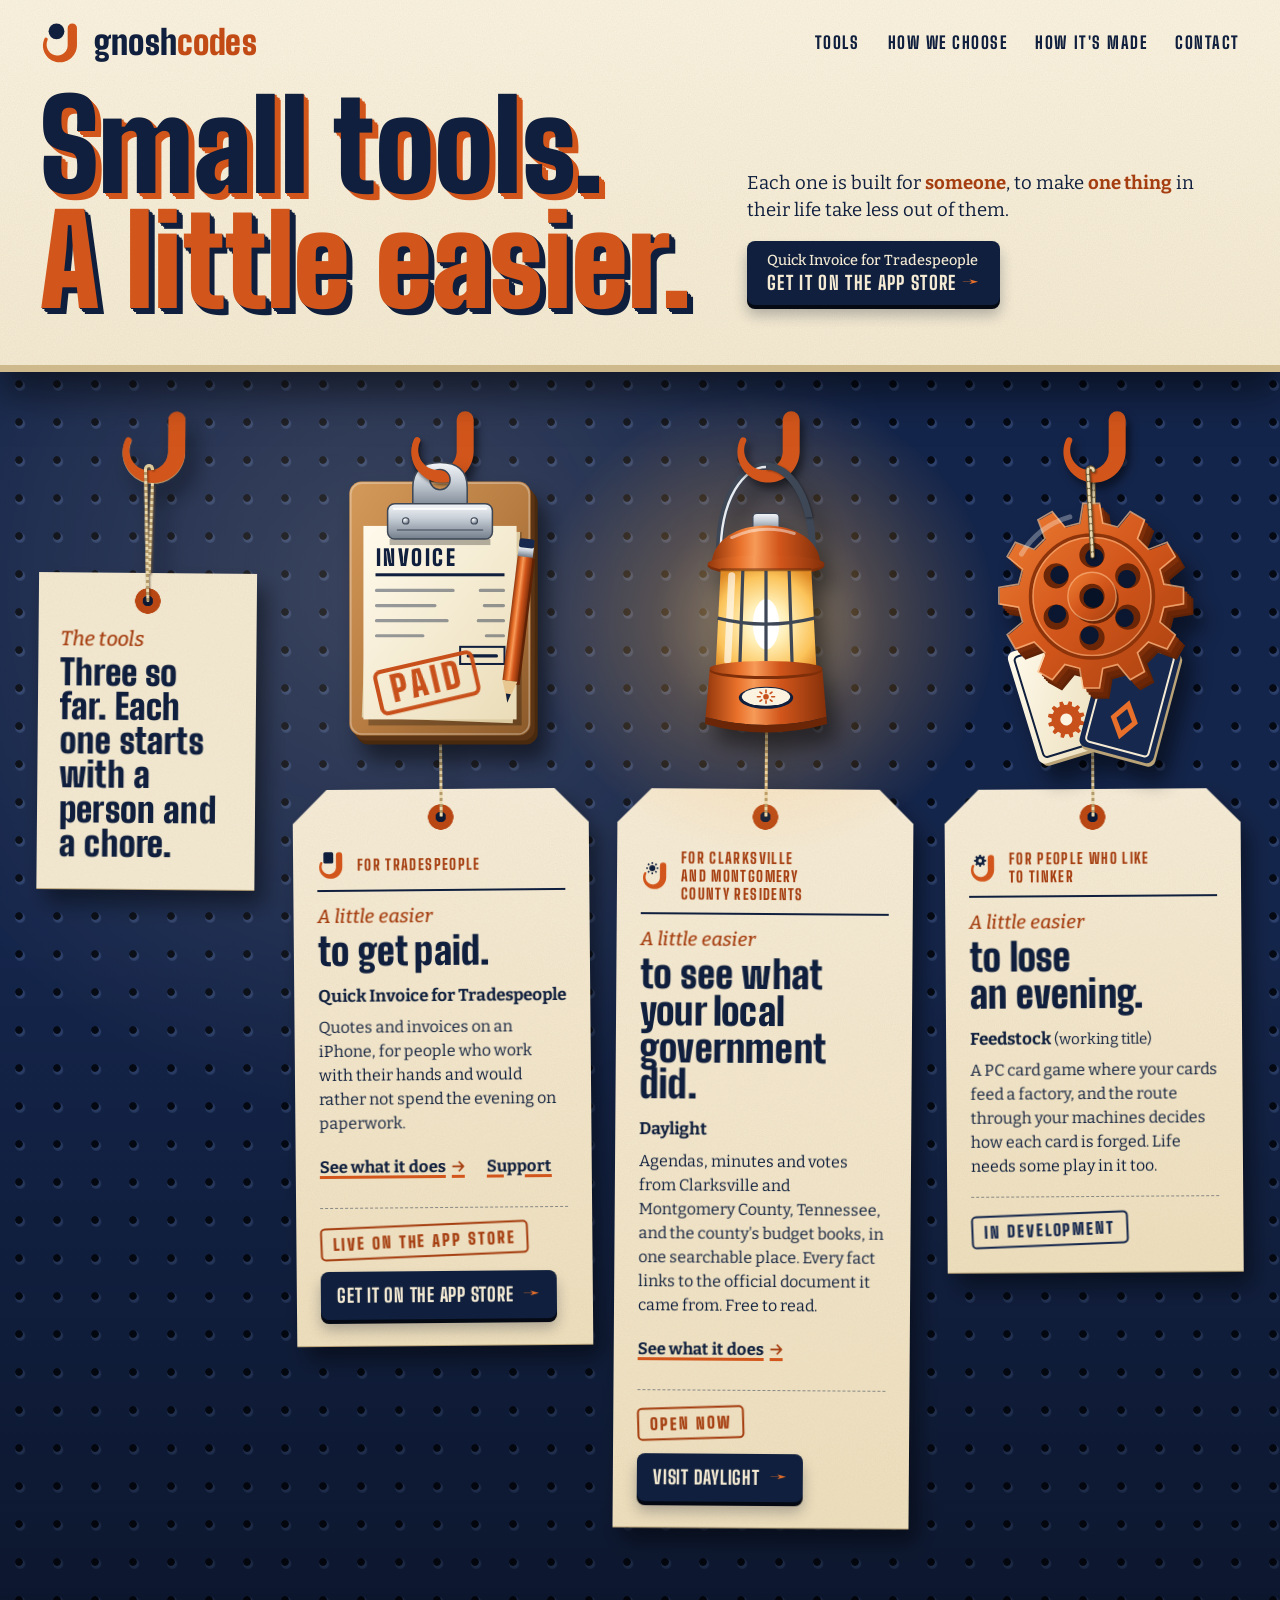
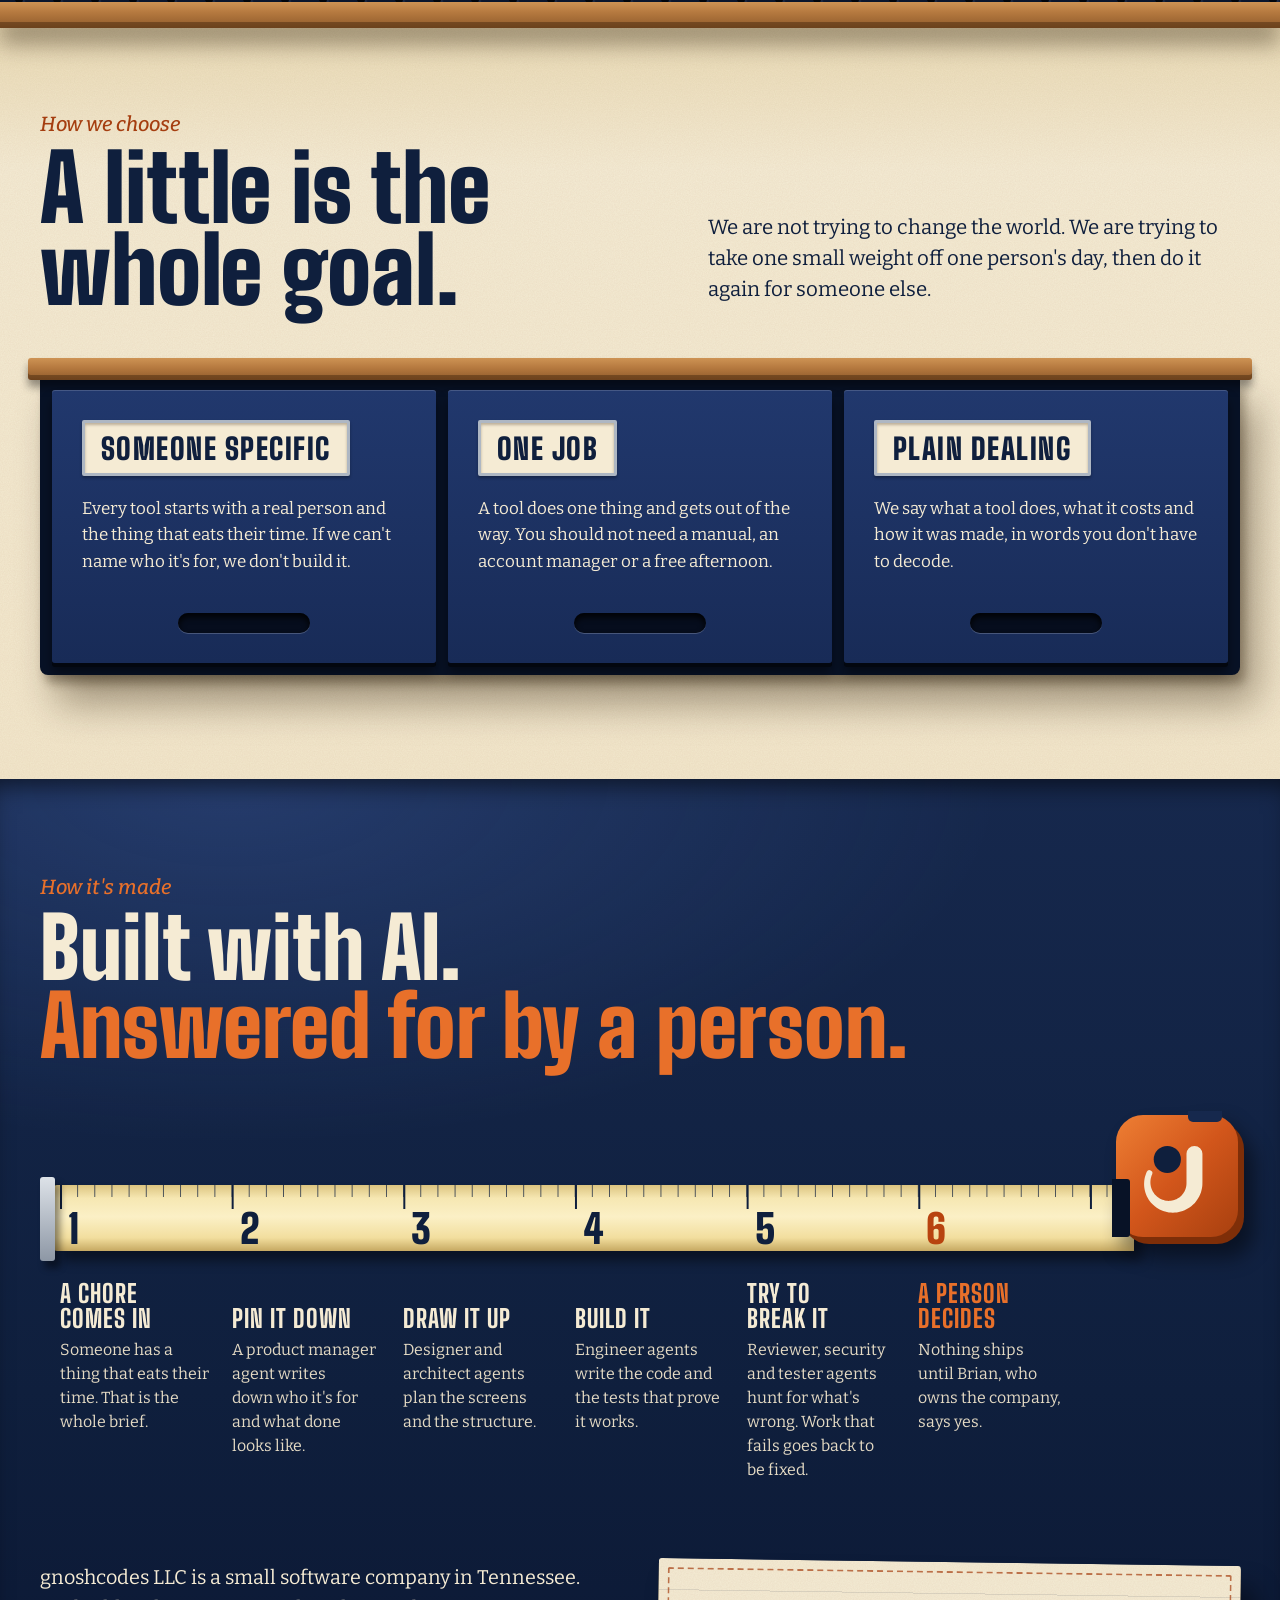
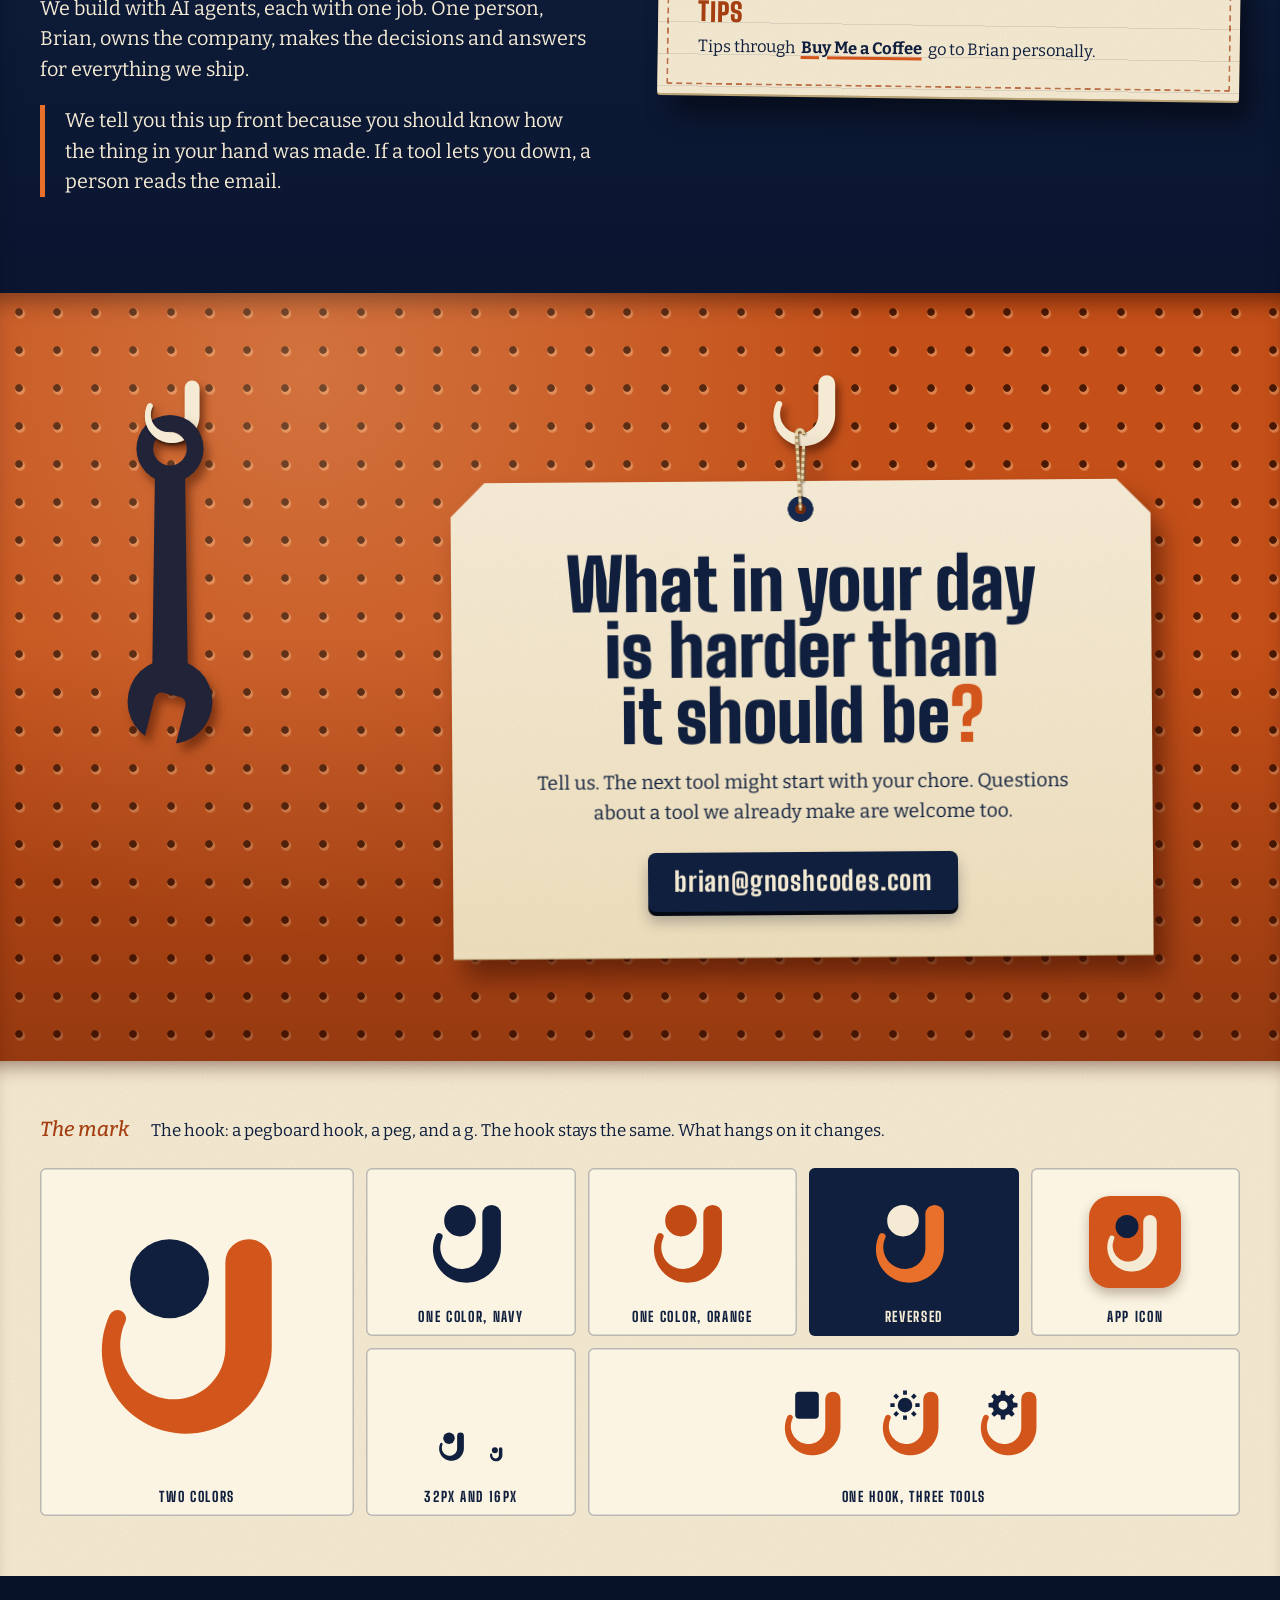
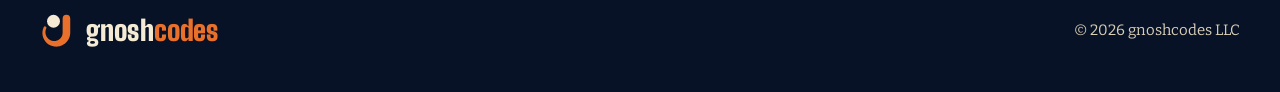
==== commit 776a93a1: "Hang every item on its hook: hook passes through eyes and loops, twine loops over the cradle Builds " ====
--- a/index.html
+++ b/index.html
@@ -103,17 +103,22 @@
 @media(min-width:900px){.tools{grid-template-columns:repeat(3,1fr);align-items:start}.talker{padding:20px 24px 22px}.wall{padding-top:40px}}
 @media(min-width:1200px){.wall{grid-template-columns:218px 1fr;gap:34px}
   .talker{position:relative;margin-top:168px;padding:54px 22px 28px;border-radius:0;box-shadow:none;
-    clip-path:none;filter:drop-shadow(0 1.5px 0 #b9a377) drop-shadow(9px 14px 11px rgba(0,0,0,.45));transform:rotate(.5deg);transform-origin:50% -104px}
+    clip-path:none;filter:drop-shadow(0 1.5px 0 #b9a377) drop-shadow(9px 14px 11px rgba(0,0,0,.45));transform:rotate(.5deg);transform-origin:50% -103px;--hy:103px;--hb:12.6px;--sa:1.5deg}
   .talker h2{font-size:35px;line-height:.98}
-  .talker .tkhook{display:block;position:absolute;left:50%;top:-168px;width:81px;height:81px;margin-left:-34px;z-index:2}
-  .talker .tkstring{display:block;position:absolute;left:50%;top:-106px;width:3px;height:134px;margin-left:-1.5px;background:repeating-linear-gradient(180deg,#E9D9B0 0 3px,#B59B6A 3px 6px)}
+  .talker .tkhook{display:block;position:absolute;left:50%;top:-168px;width:81px;height:81px;margin-left:-32.3px;z-index:2}
+  .talker .tkstring{display:block}
   .talker .eyelet{display:block}}
 .tool{display:flex;flex-direction:column;align-items:center;position:relative}
 .obj{position:relative;width:min(262px,58vw);z-index:2}
 .obj svg{display:block;width:100%;height:auto;overflow:visible}
-.obj .thing{transform-origin:50% 18%;filter:drop-shadow(10px 16px 10px rgba(0,0,0,.48));transition:transform .35s cubic-bezier(.3,1.5,.5,1),filter .35s}
-.tool:hover .thing,.tool:focus-within .thing{transform:translate(-4px,-12px) rotate(-2.5deg);filter:drop-shadow(20px 32px 16px rgba(0,0,0,.4))}
+.obj .thing{position:relative;transform-origin:49.3% 17.9%;filter:drop-shadow(10px 16px 10px rgba(0,0,0,.48));transition:transform .35s cubic-bezier(.3,1.5,.5,1),filter .35s}
+.tool:hover .thing,.tool:focus-within .thing{transform:rotate(-3deg);filter:drop-shadow(14px 22px 13px rgba(0,0,0,.42))}
+/* each thing hangs on its hook: the hook goes in behind it, and the near (tip) half is drawn again over it. It pivots where it rests in the hook. */
 .obj .onhook{position:absolute;inset:0;pointer-events:none;filter:drop-shadow(4px 6px 4px rgba(0,0,0,.5))}
+.obj .onhook.near{filter:none}
+.onhook.near use{filter:drop-shadow(1.2px 2px 1.2px rgba(0,0,0,.5))}
+.obj .thing.over{position:absolute;inset:0;pointer-events:none;filter:drop-shadow(1px 1.5px 1px rgba(0,0,0,.45))}
+.tool:hover .thing.over,.tool:focus-within .thing.over{filter:drop-shadow(1px 1.5px 1px rgba(0,0,0,.45))}
 .glow{position:absolute;left:50%;top:60%;width:190%;aspect-ratio:1;transform:translate(-50%,-50%);border-radius:50%;pointer-events:none;
   background:radial-gradient(circle,rgba(255,205,120,.55) 0,rgba(255,180,80,.22) 32%,rgba(255,170,70,0) 66%);
   animation:breathe 6s ease-in-out infinite}
@@ -130,6 +135,15 @@
   background:radial-gradient(circle,#0c1a36 0 5px,#b84714 5.5px 12.5px,rgba(0,0,0,0) 13px)}
 .eyelet::after{content:"";position:absolute;left:50%;top:-14px;width:3px;height:28px;margin-left:-1.5px;border-radius:2px;
   background:repeating-linear-gradient(180deg,#E9D9B0 0 3px,#B59B6A 3px 6px)}
+/* twine loop on a hook: it goes through the eyelet and over the hook. --hy is how far the hook's cradle sits above the tag's top edge,
+   --hb the thickness of the hook there, --sa the lean that brings both strands to the eyelet. The far strand is hidden behind the hook. */
+.hang .string,.talker .tkstring{position:absolute;left:50%;top:calc(-1*var(--hy) - 6px);width:10px;height:6px;margin-left:-5px;z-index:3;
+  box-sizing:border-box;border:3px solid #DCCA9C;border-bottom:0;border-radius:5px 5px 0 0;background:none;filter:drop-shadow(1px 1.5px .8px rgba(40,12,0,.55))}
+.hang .string::before,.hang .string::after,.talker .tkstring::before,.talker .tkstring::after{content:"";position:absolute;top:2px;width:3px;border-radius:0 0 2px 2px;
+  background:repeating-linear-gradient(180deg,#E9D9B0 0 3px,#B59B6A 3px 6px);transform-origin:50% 0}
+.hang .string::before,.talker .tkstring::before{right:-3px;top:calc(3px + var(--hb));height:calc(var(--hy) - var(--hb) + 1px);transform:rotate(var(--sa))}
+.hang .string::after,.talker .tkstring::after{left:-3px;height:calc(var(--hy) + 30px);transform:rotate(calc(-1*var(--sa)))}
+.hang .eyelet::after,.talker .eyelet::after{content:none}
 .tagno{display:flex;align-items:center;gap:10px;font:800 15px/1.2 var(--display);letter-spacing:.09em;text-transform:uppercase;color:var(--orange-deep);
   padding-bottom:10px;border-bottom:2.5px solid var(--navy-800);margin-bottom:14px}
 .tagno svg{width:30px;height:30px;flex:none}
@@ -236,12 +250,14 @@
 .contact-grid{display:grid;gap:26px;justify-items:center}
 .missing{position:relative;width:168px}
 .missing svg{display:block;width:100%;height:auto;overflow:visible}
+/* the wrench hangs by its eye: the hook goes in behind it and its near (tip) half is drawn again over it */
 .missing .onhook{position:absolute;inset:0;filter:drop-shadow(4px 6px 4px rgba(60,15,0,.6))}
+.missing .onhook.near{filter:none}
+.missing .wrench{position:relative;filter:drop-shadow(5px 8px 5px rgba(60,15,0,.5))}
 @media(min-width:900px){.contact-grid{grid-template-columns:260px 1fr;gap:60px;align-items:start}.missing{width:230px;margin-top:6px}}
-.hang{position:relative;width:100%;max-width:700px;padding-top:112px}
-.hang .tophook{position:absolute;left:50%;top:0;width:80px;height:80px;margin-left:-34px;z-index:2;filter:drop-shadow(4px 6px 4px rgba(60,15,0,.6))}
-.hang .tagwrap{max-width:none;margin-top:0;transform-origin:50% -52px;filter:drop-shadow(0 1.5px 0 #b9a377) drop-shadow(12px 18px 12px rgba(60,15,0,.55))}
-.hang .string{top:-50px;height:78px}
+.hang{position:relative;width:100%;max-width:700px;padding-top:112px;--hy:47.5px;--hb:12.5px;--sa:2.6deg}
+.hang .tophook{position:absolute;left:50%;top:0;width:80px;height:80px;margin-left:-31.9px;z-index:2;filter:drop-shadow(4px 6px 4px rgba(60,15,0,.6))}
+.hang .tagwrap{max-width:none;margin-top:0;z-index:3;transform-origin:50% calc(-1*var(--hy));filter:drop-shadow(0 1.5px 0 #b9a377) drop-shadow(12px 18px 12px rgba(60,15,0,.55))}
 .hang .eyelet{background:radial-gradient(circle,#7a2c08 0 5px,#16284D 5.5px 12.5px,rgba(0,0,0,0) 13px)}
 .hang .tag{padding:64px 24px 34px;text-align:center}
 @media(min-width:700px){.hang .tag{padding:70px 54px 46px}}
@@ -313,6 +329,8 @@
     <radialGradient id="gGlass" cx=".5" cy=".55" r=".65"><stop offset="0" stop-color="#FFFFFF"/><stop offset=".3" stop-color="#FFF1BC"/><stop offset=".75" stop-color="#FBC35A"/><stop offset="1" stop-color="#E08A24"/></radialGradient>
     <radialGradient id="gRivet" cx=".35" cy=".3" r=".8"><stop offset="0" stop-color="#FFFFFF"/><stop offset=".45" stop-color="#B9C1CB"/><stop offset="1" stop-color="#4B5565"/></radialGradient>
     <path id="gearPath" d="M-11.4 -72.1L-8.2 -91.6L8.2 -91.6L11.4 -72.1L26.2 -68.2L38.7 -83.4L52.9 -75.3L45.9 -56.7L56.7 -45.9L75.3 -52.9L83.4 -38.7L68.2 -26.2L72.1 -11.4L91.6 -8.2L91.6 8.2L72.1 11.4L68.2 26.2L83.4 38.7L75.3 52.9L56.7 45.9L45.9 56.7L52.9 75.3L38.7 83.4L26.2 68.2L11.4 72.1L8.2 91.6L-8.2 91.6L-11.4 72.1L-26.2 68.2L-38.7 83.4L-52.9 75.3L-45.9 56.7L-56.7 45.9L-75.3 52.9L-83.4 38.7L-68.2 26.2L-72.1 11.4L-91.6 8.2L-91.6 -8.2L-72.1 -11.4L-68.2 -26.2L-83.4 -38.7L-75.3 -52.9L-56.7 -45.9L-45.9 -56.7L-52.9 -75.3L-38.7 -83.4L-26.2 -68.2Z"/>
+    <!-- the near half of a hook (tip side, and what shows in the clip's eye): drawn over the clip, so the hook reads as passing through its eye -->
+    <clipPath id="hooknear"><rect x="60" y="0" width="68.5" height="120"/><circle cx="130" cy="74" r="9.250"/></clipPath>
     <!-- the mark: one hook, one peg, on a 64 grid -->
     <path id="hook" d="M40.25 11.75A6.75 6.75 0 0 1 53.75 11.75L53.75 13.09L53.75 14.43L53.75 15.76L53.75 17.10L53.75 18.44L53.75 19.78L53.75 21.11L53.75 22.45L53.75 23.79L53.75 25.13L53.75 26.46L53.75 27.80L53.75 29.14L53.75 30.48L53.75 31.81L53.75 33.15L53.75 34.49L53.75 35.83L53.73 37.39L53.61 39.17L53.35 40.94L52.97 42.69L52.47 44.40L51.85 46.07L51.11 47.69L50.26 49.25L49.30 50.74L48.25 52.16L47.10 53.50L45.86 54.75L44.54 55.91L43.15 56.97L41.70 57.93L40.18 58.78L38.62 59.52L37.02 60.15L35.38 60.67L33.72 61.07L32.04 61.35L30.35 61.52L28.66 61.57L26.98 61.51L25.32 61.34L23.68 61.05L22.07 60.66L20.50 60.16L18.97 59.56L17.49 58.86L16.07 58.07L14.72 57.19L13.42 56.23L12.21 55.19L11.06 54.08L10.00 52.90L9.02 51.66L8.13 50.36L7.33 49.02L6.62 47.63L6.00 46.21L5.48 44.75L5.06 43.27L4.73 41.77L4.49 40.26L4.35 38.74L4.31 37.22L4.37 35.71L4.51 34.20L4.75 32.71L5.08 31.24L5.51 29.79L6.01 28.37L6.61 26.99A2.50 2.50 0 0 1 11.14 29.10L10.68 30.18L10.31 31.29L10.02 32.42L9.82 33.57L9.69 34.73L9.66 35.89L9.71 37.05L9.84 38.20L10.06 39.33L10.35 40.44L10.72 41.52L11.17 42.57L11.69 43.58L12.27 44.54L12.92 45.46L13.63 46.32L14.40 47.13L15.21 47.87L16.07 48.56L16.97 49.17L17.90 49.72L18.87 50.20L19.85 50.61L20.86 50.95L21.88 51.22L22.90 51.41L23.93 51.54L24.96 51.59L25.98 51.57L26.99 51.49L27.98 51.34L28.96 51.13L29.91 50.85L30.83 50.52L31.72 50.13L32.58 49.68L33.40 49.19L34.19 48.65L34.93 48.06L35.63 47.43L36.28 46.77L36.88 46.06L37.44 45.33L37.95 44.57L38.41 43.79L38.82 42.98L39.18 42.15L39.48 41.31L39.74 40.45L39.94 39.58L40.09 38.71L40.19 37.83L40.24 36.94L40.25 35.83L40.25 34.49L40.25 33.15L40.25 31.81L40.25 30.48L40.25 29.14L40.25 27.80L40.25 26.46L40.25 25.13L40.25 23.79L40.25 22.45L40.25 21.11L40.25 19.78L40.25 18.44L40.25 17.10L40.25 15.76L40.25 14.43L40.25 13.09L40.25 11.75Z"/>
     <path id="hook-sm" d="M39.50 12.00A7.00 7.00 0 0 1 53.50 12.00L53.50 13.19L53.50 14.38L53.50 15.58L53.50 16.77L53.50 17.96L53.50 19.15L53.50 20.35L53.50 21.54L53.50 22.73L53.50 23.92L53.50 25.12L53.50 26.31L53.50 27.50L53.50 28.69L53.50 29.89L53.50 31.08L53.50 32.27L53.50 33.46L53.50 34.65L53.50 35.85L53.49 37.24L53.39 38.87L53.18 40.48L52.86 42.08L52.44 43.66L51.92 45.20L51.30 46.70L50.58 48.16L49.77 49.56L48.87 50.91L47.89 52.19L46.83 53.41L45.70 54.55L44.49 55.62L43.22 56.60L41.90 57.50L40.52 58.30L39.10 59.02L37.64 59.64L36.14 60.17L34.62 60.60L33.08 60.93L31.53 61.16L29.96 61.29L28.40 61.33L26.85 61.26L25.30 61.10L23.77 60.84L22.27 60.49L20.79 60.04L19.35 59.51L17.96 58.89L16.60 58.19L15.30 57.40L14.05 56.54L12.85 55.61L11.72 54.60L10.66 53.54L9.67 52.41L8.75 51.23L7.90 49.99L7.14 48.71L6.45 47.39L5.84 46.04L5.32 44.65L4.89 43.23L4.54 41.79L4.27 40.34L4.10 38.87L4.01 37.40L4.00 35.92L4.09 34.45A4.50 4.50 0 0 1 13.06 35.24L13.01 36.14L13.02 37.05L13.10 37.96L13.24 38.86L13.43 39.74L13.69 40.61L14.01 41.46L14.38 42.28L14.80 43.07L15.28 43.83L15.80 44.56L16.37 45.24L16.98 45.89L17.63 46.49L18.31 47.05L19.03 47.55L19.77 48.01L20.54 48.41L21.33 48.77L22.14 49.07L22.96 49.31L23.80 49.50L24.63 49.64L25.48 49.72L26.31 49.75L27.15 49.73L27.98 49.65L28.79 49.52L29.60 49.34L30.38 49.12L31.15 48.84L31.89 48.53L32.61 48.16L33.30 47.76L33.96 47.32L34.59 46.84L35.19 46.33L35.75 45.79L36.28 45.21L36.77 44.61L37.22 43.98L37.63 43.33L38.01 42.66L38.34 41.97L38.63 41.27L38.88 40.55L39.09 39.82L39.25 39.09L39.37 38.34L39.46 37.59L39.50 36.84L39.50 35.85L39.50 34.65L39.50 33.46L39.50 32.27L39.50 31.08L39.50 29.89L39.50 28.69L39.50 27.50L39.50 26.31L39.50 25.12L39.50 23.92L39.50 22.73L39.50 21.54L39.50 20.35L39.50 19.15L39.50 17.96L39.50 16.77L39.50 15.58L39.50 14.38L39.50 13.19L39.50 12.00Z"/>
@@ -361,6 +379,7 @@
       <ul class="tools">
         <li class="tool" style="--r:-.5deg">
           <div class="obj" aria-hidden="true">
+            <svg class="onhook" viewBox="0 0 260 360" focusable="false"><use href="#hook" transform="translate(96.250 0) scale(1.250)" fill="#D2561B"/></svg>
             <svg class="thing" viewBox="0 0 260 360" focusable="false"><g transform="translate(0 36)"><rect x="47" y="49" width="180" height="252" rx="12" fill="#4A2A0E"/>
               <rect x="44" y="45" width="180" height="252" rx="12" fill="#5A3414"/>
               <rect x="40" y="40" width="180" height="252" rx="12" fill="url(#gBoard)"/>
@@ -396,7 +415,7 @@
               <path d="M84 67h92" stroke="#fff" stroke-width="2" stroke-linecap="round" opacity=".9"/>
               <path d="M88 88h84" stroke="#3D4756" stroke-width="2" stroke-linecap="round" opacity=".5"/>
               <circle cx="96" cy="79" r="3.2" fill="url(#gRivet)" stroke="#3D4756"/><circle cx="164" cy="79" r="3.2" fill="url(#gRivet)" stroke="#3D4756"/></g></svg>
-            <svg class="onhook" viewBox="0 0 260 360" focusable="false"><use href="#hook" transform="translate(96.250 0) scale(1.250)" fill="#D2561B"/></svg>
+            <svg class="onhook near" viewBox="0 0 260 360" focusable="false"><g clip-path="url(#hooknear)"><use href="#hook" transform="translate(96.250 0) scale(1.250)" fill="#D2561B"/></g></svg>
           </div>
           <div class="tagwrap">
             <i class="string"></i>
@@ -443,6 +462,9 @@
               <path d="M130 255.500v2.500M130 266v2.500M121.500 262h2.800M135.700 262h2.800M124 257.500l1.800 1.300M134.200 265.200l1.800 1.300M136 257.500l-1.800 1.300M125.800 265.200l-1.800 1.300" stroke="#C8501B" stroke-width="1.6" stroke-linecap="round"/>
               <circle cx="130" cy="262" r="2.800" fill="#C8501B"/></g></svg>
             <svg class="onhook" viewBox="0 0 260 360" focusable="false"><use href="#hook" transform="translate(96.250 0) scale(1.250)" fill="#D2561B"/></svg>
+            <svg class="thing over" viewBox="0 0 260 360" focusable="false"><defs><clipPath id="bailnear"><rect x="129" y="20" width="60" height="64"/></clipPath></defs><g transform="translate(0 27.500)" clip-path="url(#bailnear)"><!-- the far side of the handle crosses in front of the hook; the near side goes behind it -->
+              <path d="M130 33C152 33 178 62 176 126" fill="none" stroke="#3D4756" stroke-width="7"/>
+            </g></svg>
           </div>
           <div class="tagwrap">
             <i class="string"></i>
@@ -478,6 +500,9 @@
                 <path d="M166 232l14 20-14 20-14-20z" fill="#E8702A"/>
                 <path d="M166 241l8 11-8 11-8-11z" fill="#16284D"/>
               </g>
+              <!-- twine loop, far strand: comes down behind the hook and behind the gear -->
+              <path d="M131.400 3L131.800 60" fill="none" stroke="#6b5836" stroke-width="4.600" stroke-linecap="round"/>
+              <path d="M131.400 3L131.800 60" fill="none" stroke="#E9D9B0" stroke-width="2.600" stroke-linecap="round" stroke-dasharray="4 3"/>
               <!-- gear -->
               <g transform="translate(130 128)">
                 <use href="#gearPath" transform="translate(9 10)" fill="#5e2206"/>
@@ -498,10 +523,12 @@
                 <circle cx="1.500" cy="1.500" r="10" fill="#081226"/>
                 <path d="M-70 -42A82 82 0 01-22 -79" fill="none" stroke="#fff" stroke-width="5" stroke-linecap="round" opacity=".3"/>
               </g>
-              <path d="M124.500 90L129 7q1-6 2 0l4.500 83" fill="none" stroke="#6b5836" stroke-width="4.600" stroke-linecap="round"/>
-              <path d="M124.500 90L129 7q1-6 2 0l4.500 83" fill="none" stroke="#E9D9B0" stroke-width="2.600" stroke-linecap="round" stroke-dasharray="4 3"/>
             </g></svg>
             <svg class="onhook" viewBox="0 0 260 360" focusable="false"><use href="#hook" transform="translate(96.250 0) scale(1.250)" fill="#D2561B"/></svg>
+            <svg class="thing over" viewBox="0 0 260 360" focusable="false"><g transform="translate(0 62)"><!-- twine loop, near strand: over the hook, down the face of the gear and through its top hole -->
+              <path d="M131.400 3a2.800 2.800 0 0 0-5.600 0L130.500 88" fill="none" stroke="#6b5836" stroke-width="4.600" stroke-linecap="round" stroke-linejoin="round"/>
+              <path d="M131.400 3a2.800 2.800 0 0 0-5.600 0L130.500 88" fill="none" stroke="#E9D9B0" stroke-width="2.600" stroke-linecap="round" stroke-dasharray="4 3"/>
+            </g></svg>
           </div>
           <div class="tagwrap">
             <i class="string"></i>
@@ -579,15 +606,19 @@
   <div class="inner">
     <div class="contact-grid">
       <div class="missing" aria-hidden="true">
-        <svg viewBox="0 0 260 440" focusable="false">
-          <defs><mask id="wr"><rect width="260" height="440" fill="#fff"/><circle cx="130" cy="86" r="19" fill="#000"/><path d="M112 440V372a8 8 0 018-8h20a8 8 0 018 8v68z" fill="#000" transform="rotate(14 130 372)"/></mask></defs>
-          <g mask="url(#wr)" fill="#0F1F3D" opacity=".9">
+        <svg class="onhook" viewBox="0 0 260 440" focusable="false"><use href="#hook" transform="translate(96.250 0) scale(1.250)" fill="#F5EBD4"/></svg>
+        <svg class="wrench" viewBox="0 0 260 440" focusable="false">
+          <defs><mask id="wr"><rect width="260" height="440" fill="#fff"/><circle cx="130" cy="86" r="19" fill="#000"/><path d="M112 440V372a8 8 0 018-8h20a8 8 0 018 8v68z" fill="#000" transform="rotate(14 130 372)"/></mask>
+            <!-- the near half of the hook (tip side, and what shows in the wrench's eye) -->
+            <clipPath id="hooknear-wr"><rect x="60" y="0" width="68.5" height="120"/><circle cx="130" cy="83.250" r="18.500"/></clipPath></defs>
+          <!-- the eye rests in the hook's cradle: its top edge sits on the hook -->
+          <g mask="url(#wr)" fill="#212439" transform="translate(0 -2.750)">
             <circle cx="130" cy="86" r="38"/>
             <path d="M113 112h34l3 222h-40z"/>
             <circle cx="130" cy="372" r="48"/>
           </g>
         </svg>
-        <svg class="onhook" viewBox="0 0 260 440" focusable="false"><use href="#hook" transform="translate(96.250 0) scale(1.250)" fill="#F5EBD4"/></svg>
+        <svg class="onhook near" viewBox="0 0 260 440" focusable="false"><g clip-path="url(#hooknear-wr)"><use href="#hook" transform="translate(96.250 0) scale(1.250)" fill="#F5EBD4"/></g></svg>
       </div>
       <div class="hang">
         <svg class="tophook" viewBox="0 0 64 64" aria-hidden="true" focusable="false"><use href="#hook" fill="#F5EBD4"/></svg>
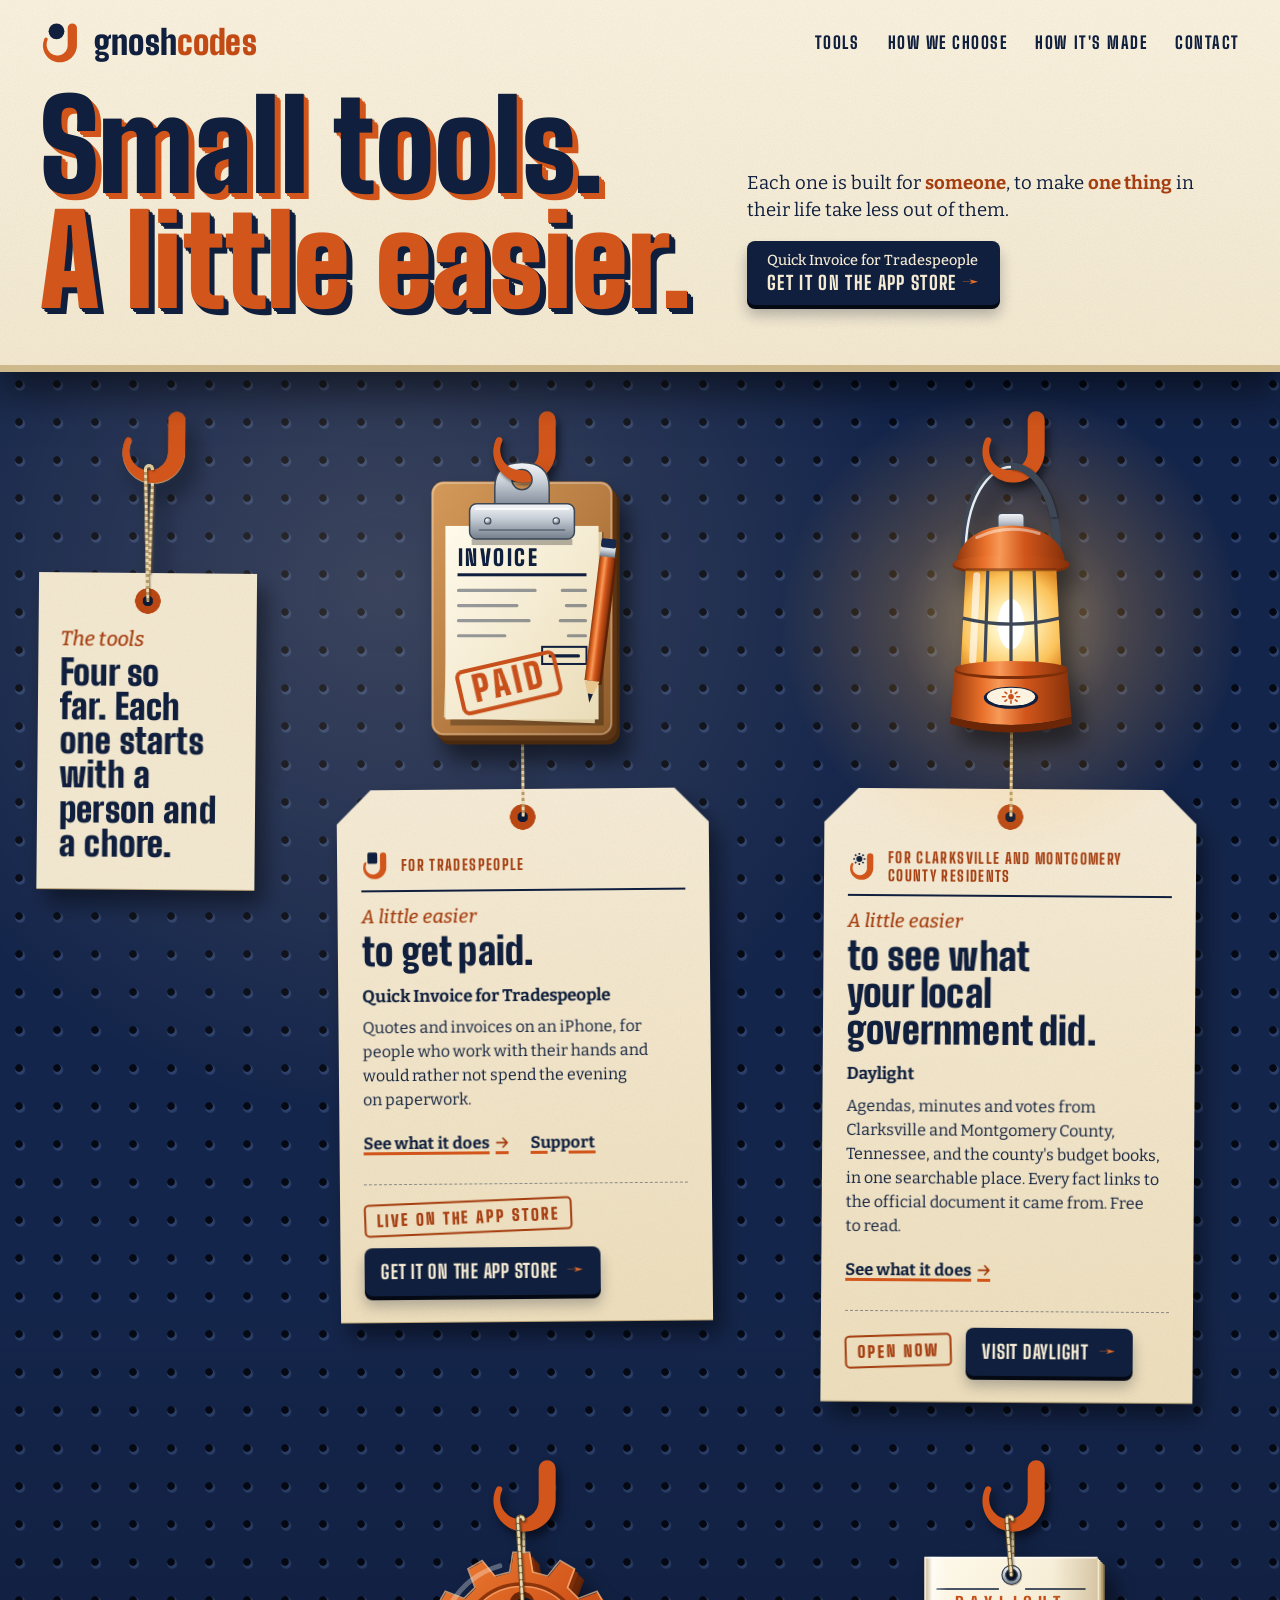
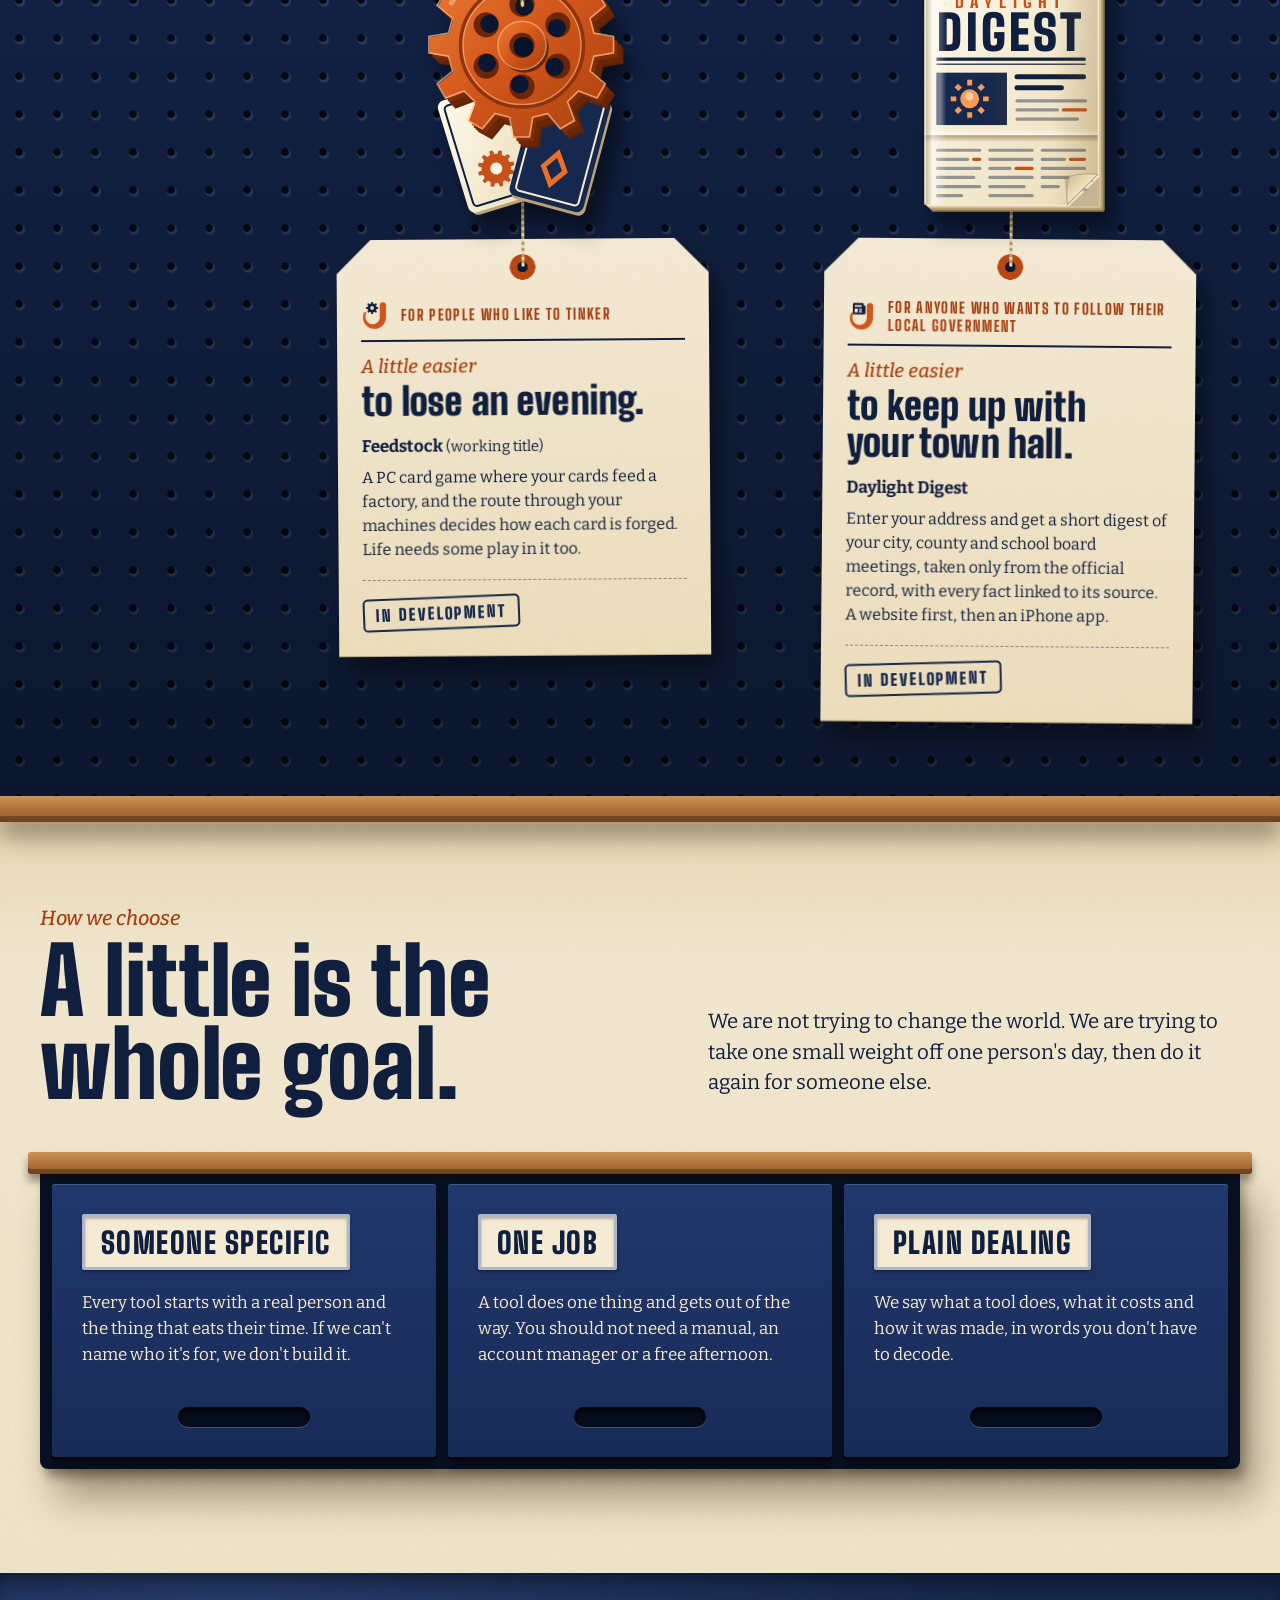
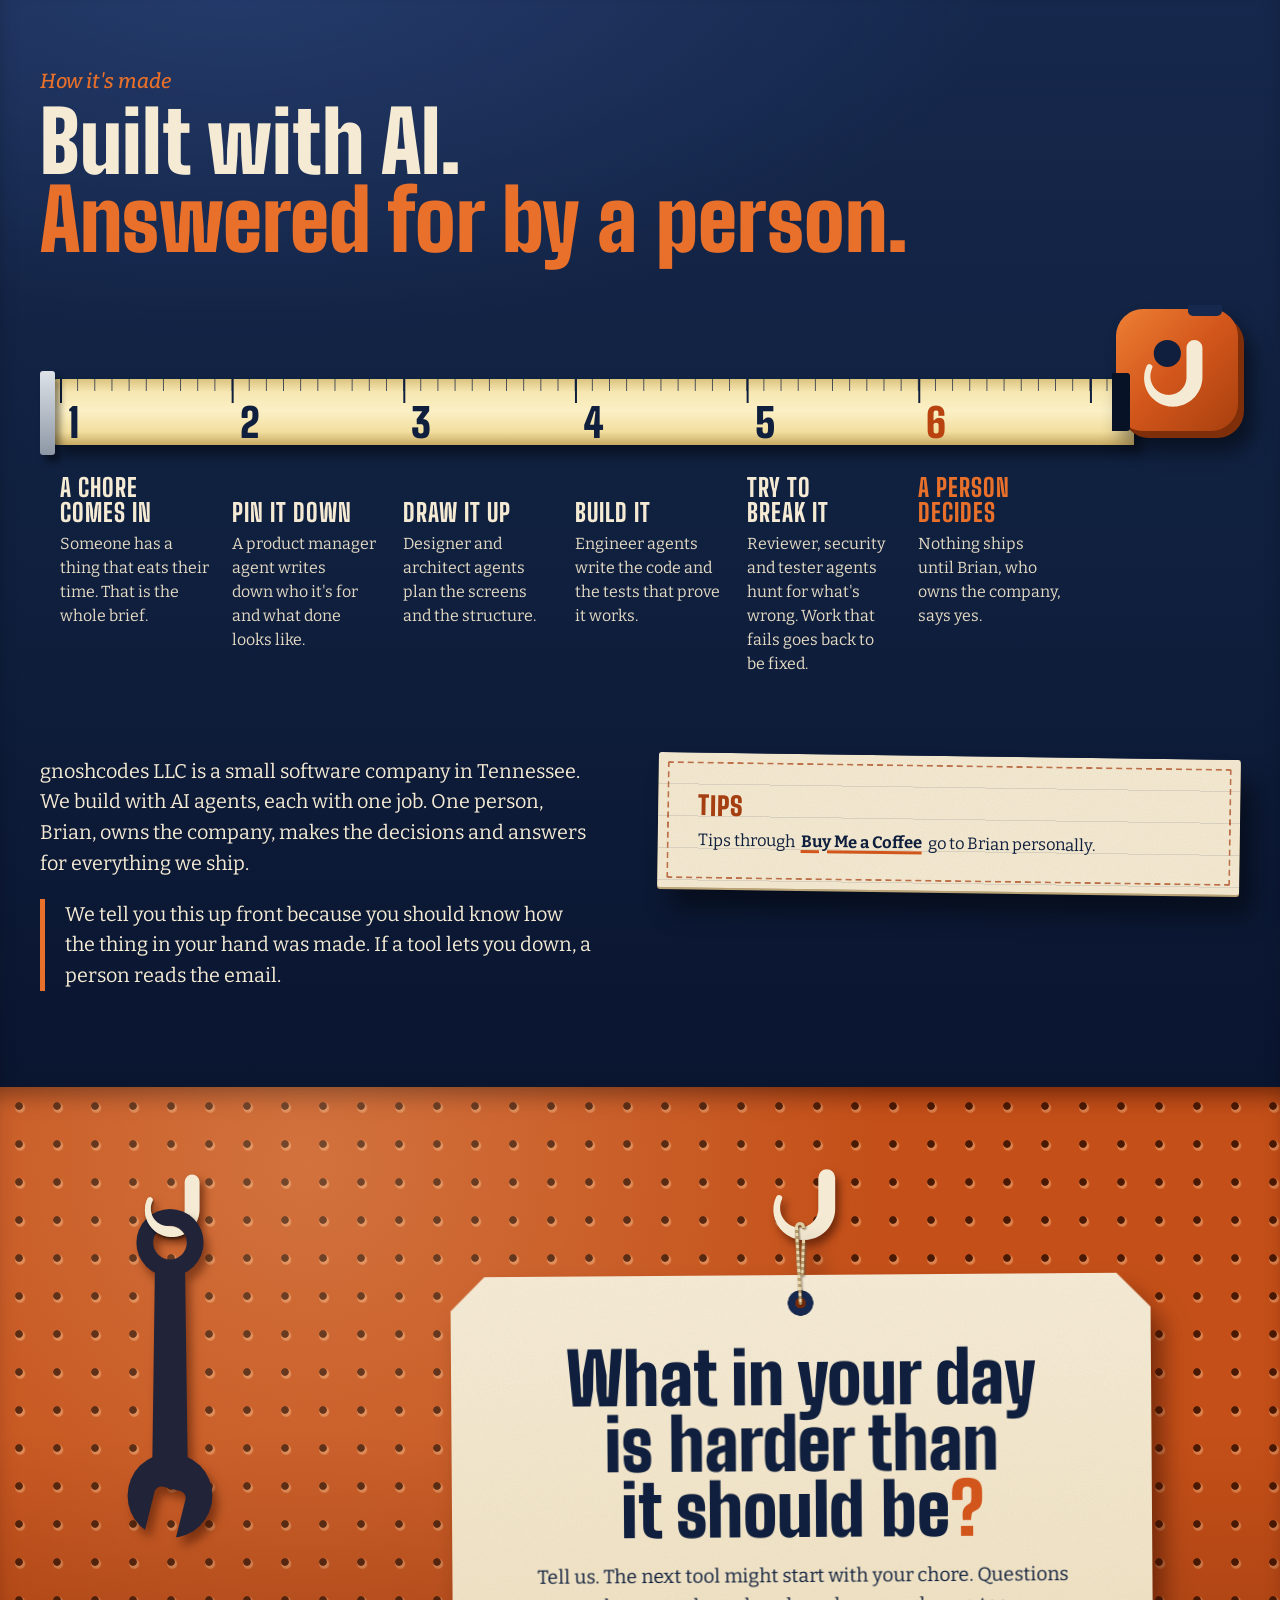
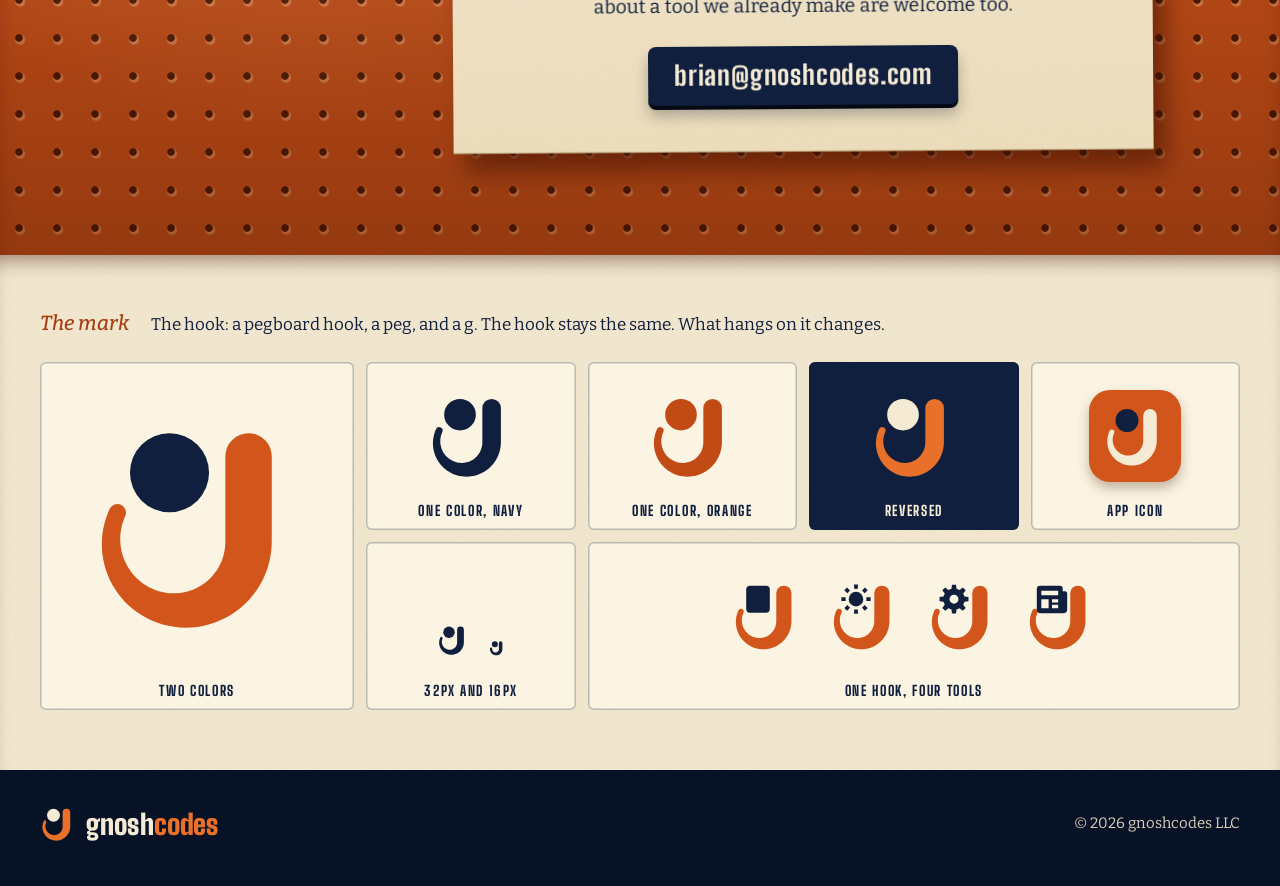
==== commit 75417ca4: "Add Daylight Digest as a fourth tool, in development A hanging newspaper on the pegboard, a digest p" ====
--- a/index.html
+++ b/index.html
@@ -17,18 +17,11 @@
 <link rel="preconnect" href="https://fonts.googleapis.com">
 <link rel="preconnect" href="https://fonts.gstatic.com" crossorigin>
 <link href="https://fonts.googleapis.com/css2?family=Big+Shoulders+Display:wght@700;800;900&family=Bitter:ital,wght@0,400;0,500;0,700;1,400;1,500&display=swap" rel="stylesheet">
+<link rel="stylesheet" href="tokens.css">
 <style>
-:root{
-  --navy-950:#081226; --navy-900:#0B1730; --navy-800:#0F1F3D; --navy-700:#16284D; --navy-600:#1B2A52;
-  --orange:#D2561B; --orange-bright:#E8702A; --orange-deep:#A53E10;
-  --cream:#F5EBD4; --paper:#F1E3C0; --paper-edge:#CDB98C;
-  --display:"Big Shoulders Display","Arial Narrow",Impact,sans-serif;
-  --text:"Bitter",Georgia,serif;
-  --grain:url("data:image/svg+xml,%3Csvg xmlns='http://www.w3.org/2000/svg' width='220' height='220'%3E%3Cfilter id='n'%3E%3CfeTurbulence type='fractalNoise' baseFrequency='.85' numOctaves='2' stitchTiles='stitch'/%3E%3CfeColorMatrix values='0 0 0 0 0.25  0 0 0 0 0.15  0 0 0 0 0.05  0 0 0 .09 0'/%3E%3C/filter%3E%3Crect width='220' height='220' filter='url(%23n)'/%3E%3C/svg%3E");
-}
 *{box-sizing:border-box}
 html{scroll-behavior:smooth}
-body{margin:0;background:var(--navy-900);color:var(--navy-800);font-family:var(--text);font-size:17px;line-height:1.55;-webkit-font-smoothing:antialiased;overflow-x:hidden}
+body{margin:0;background:var(--navy-900);color:var(--ink);font-family:var(--font-text);font-size:17px;line-height:1.55;-webkit-font-smoothing:antialiased;overflow-x:hidden}
 a{color:inherit}
 h1,h2,h3,p{margin:0}
 h1,h2,h3{text-wrap:balance}
@@ -36,39 +29,39 @@
 ul,ol,dl,dd{margin:0;padding:0;list-style:none}
 .inner{width:100%;max-width:1280px;margin:0 auto;padding:0 20px}
 @media(min-width:700px){.inner{padding:0 40px}}
-:focus-visible{outline:3px solid var(--orange-deep);outline-offset:3px;border-radius:4px;box-shadow:0 0 0 3px #FFF}
+:focus-visible{outline:3px solid var(--focus);outline-offset:3px;border-radius:4px;box-shadow:0 0 0 3px var(--focus-halo)}
 .defs{position:absolute;width:0;height:0;overflow:hidden}
-.kicker{font:italic 500 clamp(19px,1.6vw,22px)/1.2 var(--text);color:var(--orange-deep);margin-bottom:10px}
+.kicker{font:italic 500 clamp(19px,1.6vw,22px)/1.2 var(--font-text);color:var(--accent-ink);margin-bottom:10px}
 
 /* ---------- fascia: the painted board above the pegboard ---------- */
-.fascia{position:relative;z-index:3;background:var(--grain),linear-gradient(180deg,#FBF4E2 0,#F5EBD4 100%);
+.fascia{position:relative;z-index:3;background:var(--grain),linear-gradient(180deg,var(--surface) 0,var(--ground) 100%);
   box-shadow:0 7px 0 var(--paper-edge),0 28px 36px rgba(0,0,0,.5)}
 .bar{display:flex;flex-wrap:wrap;align-items:center;justify-content:space-between;gap:0 24px;padding-top:14px}
 .brand{display:inline-flex;align-items:center;gap:10px;text-decoration:none;min-height:48px}
 .brand svg{display:block;width:44px;height:44px;flex:none;transition:transform .3s cubic-bezier(.3,1.5,.5,1);transform-origin:70% 10%}
 .brand:hover svg{transform:rotate(-9deg)}
-.wm{font:900 34px/1 var(--display);letter-spacing:.005em;color:var(--navy-800)}
-.wm b{font-weight:900;color:#C24A14}
+.wm{font:900 34px/1 var(--font-display);letter-spacing:.005em;color:var(--ink)}
+.wm b{font-weight:900;color:var(--accent-display)}
 .nav{display:flex;gap:6px 28px}
-.nav a{display:inline-flex;align-items:center;min-height:44px;font:800 17px/1 var(--display);letter-spacing:.09em;text-transform:uppercase;text-decoration:none;color:var(--navy-800);
-  background:linear-gradient(var(--orange),var(--orange)) 0 calc(100% - 7px)/0 3px no-repeat;transition:background-size .2s}
+.nav a{display:inline-flex;align-items:center;min-height:44px;font:800 17px/1 var(--font-display);letter-spacing:.09em;text-transform:uppercase;text-decoration:none;color:var(--ink);
+  background:linear-gradient(var(--accent),var(--accent)) 0 calc(100% - 7px)/0 3px no-repeat;transition:background-size .2s}
 .nav a:hover{background-size:100% 3px}
 .hero{display:grid;gap:18px;padding:18px 0 30px}
-h1{font:900 clamp(52px,14.2vw,124px)/.93 var(--display);letter-spacing:-.005em;color:var(--navy-800);
-  text-shadow:.012em .012em 0 var(--orange),.024em .024em 0 var(--orange),.036em .036em 0 var(--orange),.048em .048em 0 var(--orange)}
+h1{font:900 clamp(52px,14.2vw,124px)/.93 var(--font-display);letter-spacing:-.005em;color:var(--ink);
+  text-shadow:.012em .012em 0 var(--accent),.024em .024em 0 var(--accent),.036em .036em 0 var(--accent),.048em .048em 0 var(--accent)}
 h1 span{display:block}
-h1 .easier{color:var(--orange);text-shadow:.012em .012em 0 var(--navy-800),.024em .024em 0 var(--navy-800),.036em .036em 0 var(--navy-800),.048em .048em 0 var(--navy-800)}
+h1 .easier{color:var(--accent);text-shadow:.012em .012em 0 var(--ink),.024em .024em 0 var(--ink),.036em .036em 0 var(--ink),.048em .048em 0 var(--ink)}
 .lede{font-size:clamp(17px,1.45vw,20px);line-height:1.5;max-width:26em}
-.lede b{color:var(--orange-deep)}
-.btn{display:inline-flex;align-items:center;gap:10px;min-height:48px;font:800 19px/1.05 var(--display);letter-spacing:.07em;text-transform:uppercase;text-decoration:none;color:var(--cream);
-  padding:12px 20px;border-radius:8px;background:var(--navy-800);
-  box-shadow:0 4px 0 #040914,0 10px 14px rgba(8,18,38,.28);transition:transform .12s,box-shadow .12s,background .12s}
-.btn:hover{background:var(--navy-600);transform:translateY(-2px);box-shadow:0 6px 0 #040914,0 14px 18px rgba(8,18,38,.3)}
-.btn:active{transform:translateY(3px);box-shadow:0 1px 0 #040914,0 2px 4px rgba(8,18,38,.3)}
-.btn .arr{color:var(--orange-bright)}
+.lede b{color:var(--accent-ink)}
+.btn{display:inline-flex;align-items:center;gap:10px;min-height:48px;font:800 19px/1.05 var(--font-display);letter-spacing:.07em;text-transform:uppercase;text-decoration:none;color:var(--on-action);
+  padding:12px 20px;border-radius:8px;background:var(--action);
+  box-shadow:var(--shadow-key);transition:transform .12s,box-shadow .12s,background .12s}
+.btn:hover{background:var(--action-hover);transform:translateY(-2px);box-shadow:var(--shadow-key-hover)}
+.btn:active{transform:translateY(3px);box-shadow:var(--shadow-key-pressed)}
+.btn .arr{color:var(--on-action-accent)}
 .early{margin-top:16px}
 .early .btn{flex-direction:column;align-items:flex-start;gap:3px;padding:11px 20px 12px}
-.early small{font:500 14.5px/1.2 var(--text);letter-spacing:0;text-transform:none;color:#F5EBD4}
+.early small{font:500 14.5px/1.2 var(--font-text);letter-spacing:0;text-transform:none;color:var(--on-action)}
 @media(min-width:900px){
   .bar{padding-top:18px}
   .hero{grid-template-columns:auto minmax(260px,1fr);gap:56px;align-items:end;padding:22px 0 46px}
@@ -76,9 +69,9 @@
 }
 
 /* ---------- pegboard wall ---------- */
-.board{position:relative;overflow:hidden;background-color:#14254B;
+.board{position:relative;overflow:hidden;background-color:var(--board);
   background-image:
-    radial-gradient(circle at 50% 50%,#040914 0 3.4px,rgba(4,9,20,0) 4.2px),
+    radial-gradient(circle at 50% 50%,var(--board-hole) 0 3.4px,rgba(4,9,20,0) 4.2px),
     radial-gradient(circle at 50% 50%,rgba(140,170,235,.2) 0 4.4px,rgba(140,170,235,0) 5.4px);
   background-size:38px 38px,38px 38px;background-position:0 0,1.2px 1.8px}
 .board::before{content:"";position:absolute;inset:0;pointer-events:none;
@@ -86,7 +79,7 @@
     radial-gradient(760px circle at var(--lx,30%) var(--ly,220px),rgba(255,222,180,.17),rgba(255,222,180,0) 70%),
     linear-gradient(180deg,rgba(0,0,0,0) 0,rgba(0,0,0,0) 45%,rgba(0,0,0,.4) 100%)}
 .board>*{position:relative}
-.board.orange{background-color:#C44F18;
+.board.orange{background-color:var(--board-accent);
   background-image:
     radial-gradient(circle at 50% 50%,#4A1903 0 3.4px,rgba(74,25,3,0) 4.2px),
     radial-gradient(circle at 50% 50%,rgba(255,200,150,.42) 0 4.4px,rgba(255,200,150,0) 5.4px)}
@@ -95,12 +88,12 @@
     linear-gradient(180deg,rgba(0,0,0,0) 45%,rgba(60,15,0,.34) 100%)}
 
 .wall{display:grid;gap:34px 30px;padding:44px 0 100px;grid-template-columns:1fr}
-.talker{align-self:start;background:var(--grain),#F5EBD4;border-radius:4px;padding:16px 18px 18px;box-shadow:0 2px 0 var(--paper-edge),8px 12px 16px rgba(0,0,0,.4)}
+.talker{align-self:start;background:var(--grain),var(--tag);border-radius:4px;padding:16px 18px 18px;box-shadow:var(--shadow-paper)}
 .talker .kicker{margin-bottom:4px}
 .talker .tkhook,.talker .tkstring,.talker .eyelet{display:none}
-.talker h2{font:900 clamp(25px,2.5vw,33px)/1 var(--display);letter-spacing:.005em;color:var(--navy-800)}
+.talker h2{font:900 clamp(25px,2.5vw,33px)/1 var(--font-display);letter-spacing:.005em;color:var(--on-tag)}
 .tools{display:grid;gap:52px 30px;grid-template-columns:1fr}
-@media(min-width:900px){.tools{grid-template-columns:repeat(3,1fr);align-items:start}.talker{padding:20px 24px 22px}.wall{padding-top:40px}}
+@media(min-width:900px){.tools{grid-template-columns:repeat(2,1fr);align-items:start}.talker{padding:20px 24px 22px}.wall{padding-top:40px}}
 @media(min-width:1200px){.wall{grid-template-columns:218px 1fr;gap:34px}
   .talker{position:relative;margin-top:168px;padding:54px 22px 28px;border-radius:0;box-shadow:none;
     clip-path:none;filter:drop-shadow(0 1.5px 0 #b9a377) drop-shadow(9px 14px 11px rgba(0,0,0,.45));transform:rotate(.5deg);transform-origin:50% -103px;--hy:103px;--hb:12.6px;--sa:1.5deg}
@@ -128,54 +121,54 @@
 .tagwrap{position:relative;z-index:1;width:100%;max-width:372px;margin-top:22px;transform-origin:50% -52px;transform:rotate(var(--r,0deg));
   filter:drop-shadow(0 1.5px 0 #b9a377) drop-shadow(9px 14px 11px rgba(0,0,0,.45))}
 .string{position:absolute;left:50%;top:-84px;width:3px;height:112px;margin-left:-1.5px;border-radius:2px;
-  background:repeating-linear-gradient(180deg,#E9D9B0 0 3px,#B59B6A 3px 6px)}
-.tag{position:relative;padding:60px 24px 26px;color:var(--navy-800);background:var(--grain),linear-gradient(180deg,#F8EEDA 0,#EFE1C0 100%);
+  background:var(--twine-cord)}
+.tag{position:relative;padding:60px 24px 26px;color:var(--on-tag);background:var(--grain),linear-gradient(180deg,#F8EEDA 0,#EFE1C0 100%);
   clip-path:polygon(34px 0,calc(100% - 34px) 0,100% 34px,100% 100%,0 100%,0 34px)}
 .eyelet{position:absolute;left:50%;top:14px;width:28px;height:28px;margin-left:-14px;border-radius:50%;
   background:radial-gradient(circle,#0c1a36 0 5px,#b84714 5.5px 12.5px,rgba(0,0,0,0) 13px)}
 .eyelet::after{content:"";position:absolute;left:50%;top:-14px;width:3px;height:28px;margin-left:-1.5px;border-radius:2px;
-  background:repeating-linear-gradient(180deg,#E9D9B0 0 3px,#B59B6A 3px 6px)}
+  background:var(--twine-cord)}
 /* twine loop on a hook: it goes through the eyelet and over the hook. --hy is how far the hook's cradle sits above the tag's top edge,
    --hb the thickness of the hook there, --sa the lean that brings both strands to the eyelet. The far strand is hidden behind the hook. */
 .hang .string,.talker .tkstring{position:absolute;left:50%;top:calc(-1*var(--hy) - 6px);width:10px;height:6px;margin-left:-5px;z-index:3;
   box-sizing:border-box;border:3px solid #DCCA9C;border-bottom:0;border-radius:5px 5px 0 0;background:none;filter:drop-shadow(1px 1.5px .8px rgba(40,12,0,.55))}
 .hang .string::before,.hang .string::after,.talker .tkstring::before,.talker .tkstring::after{content:"";position:absolute;top:2px;width:3px;border-radius:0 0 2px 2px;
-  background:repeating-linear-gradient(180deg,#E9D9B0 0 3px,#B59B6A 3px 6px);transform-origin:50% 0}
+  background:var(--twine-cord);transform-origin:50% 0}
 .hang .string::before,.talker .tkstring::before{right:-3px;top:calc(3px + var(--hb));height:calc(var(--hy) - var(--hb) + 1px);transform:rotate(var(--sa))}
 .hang .string::after,.talker .tkstring::after{left:-3px;height:calc(var(--hy) + 30px);transform:rotate(calc(-1*var(--sa)))}
 .hang .eyelet::after,.talker .eyelet::after{content:none}
-.tagno{display:flex;align-items:center;gap:10px;font:800 15px/1.2 var(--display);letter-spacing:.09em;text-transform:uppercase;color:var(--orange-deep);
-  padding-bottom:10px;border-bottom:2.5px solid var(--navy-800);margin-bottom:14px}
+.tagno{display:flex;align-items:center;gap:10px;font:800 15px/1.2 var(--font-display);letter-spacing:.09em;text-transform:uppercase;color:var(--on-tag-accent);
+  padding-bottom:10px;border-bottom:2.5px solid var(--on-tag);margin-bottom:14px}
 .tagno svg{width:30px;height:30px;flex:none}
-.tag h3{font:900 clamp(33px,3vw,40px)/.96 var(--display);letter-spacing:.005em}
-.tag h3 .easier{display:block;font:italic 500 19px/1.2 var(--text);letter-spacing:0;color:var(--orange-deep);margin-bottom:4px}
+.tag h3{font:900 clamp(33px,3vw,40px)/.96 var(--font-display);letter-spacing:.005em}
+.tag h3 .easier{display:block;font:italic 500 19px/1.2 var(--font-text);letter-spacing:0;color:var(--on-tag-accent);margin-bottom:4px}
 .tag .name{font-weight:700;font-size:17px;margin-top:14px}
 .tag .name small{font-weight:400;font-size:15px}
 .tag .what{font-size:16px;line-height:1.5;margin-top:6px}
 .tag .more{display:flex;flex-wrap:wrap;gap:4px 22px;margin-top:10px}
-.tag .more a{display:inline-flex;align-items:center;min-height:44px;font-weight:700;font-size:16.5px;color:var(--navy-800);text-decoration-color:var(--orange);text-decoration-thickness:2.5px;text-underline-offset:3px}
-.tag .more a:hover{color:var(--orange-deep)}
-.tag .more span{margin-left:6px;color:var(--orange-deep)}
+.tag .more a{display:inline-flex;align-items:center;min-height:44px;font-weight:700;font-size:16.5px;color:var(--link);text-decoration-color:var(--link-underline);text-decoration-thickness:2.5px;text-underline-offset:3px}
+.tag .more a:hover{color:var(--link-hover)}
+.tag .more span{margin-left:6px;color:var(--on-tag-accent)}
 .tagfoot .btn{letter-spacing:.04em;white-space:nowrap;padding:12px 16px}
 .tagfoot{display:flex;flex-wrap:wrap;align-items:center;gap:14px;margin-top:18px;padding-top:16px;border-top:1.5px dashed rgba(15,31,61,.45)}
-.stamp{display:inline-block;font:900 16px/1 var(--display);letter-spacing:.12em;text-transform:uppercase;padding:7px 11px 6px;border:2.5px solid currentColor;border-radius:5px;transform:rotate(-2deg);color:var(--navy-700)}
-.stamp.live{color:var(--orange-deep)}
+.stamp{display:inline-block;font:900 16px/1 var(--font-display);letter-spacing:.12em;text-transform:uppercase;padding:7px 11px 6px;border:2.5px solid currentColor;border-radius:5px;transform:rotate(-2deg);color:var(--navy-700)}
+.stamp.live{color:var(--on-tag-accent)}
 @keyframes swing{0%{transform:rotate(var(--r,0deg))}18%{transform:rotate(calc(var(--r,0deg) + 3.5deg))}42%{transform:rotate(calc(var(--r,0deg) - 2.5deg))}64%{transform:rotate(calc(var(--r,0deg) + 1.4deg))}84%{transform:rotate(calc(var(--r,0deg) - .6deg))}100%{transform:rotate(var(--r,0deg))}}
 @keyframes swing2{0%{transform:rotate(var(--r,0deg))}18%{transform:rotate(calc(var(--r,0deg) - 3deg))}42%{transform:rotate(calc(var(--r,0deg) + 2.2deg))}64%{transform:rotate(calc(var(--r,0deg) - 1.2deg))}84%{transform:rotate(calc(var(--r,0deg) + .5deg))}100%{transform:rotate(var(--r,0deg))}}
 .in .tagwrap{animation:swing2 1.5s ease-in-out}
 .tool:hover .tagwrap,.hang:hover .tagwrap{animation:swing 1.3s ease-in-out}
 
 /* ---------- shelf ---------- */
-.shelf{position:relative;z-index:3;height:26px;margin-top:-26px;background:linear-gradient(180deg,#CE9354 0,#B5793F 40%,#8F5B2B 100%);
+.shelf{position:relative;z-index:3;height:26px;margin-top:-26px;background:var(--wood);
   box-shadow:inset 0 -6px 0 rgba(40,18,2,.35),0 16px 22px rgba(30,15,0,.38)}
 
 /* ---------- how we choose ---------- */
 .choose{position:relative;background:var(--grain),linear-gradient(180deg,#EADBB6 0,#F5EBD4 140px,#F3E7CC 100%);padding:84px 0 104px}
 .choose-head{display:grid;gap:20px;align-items:end}
 @media(min-width:900px){.choose-head{grid-template-columns:1.15fr 1fr;gap:56px}}
-.big{font:900 clamp(46px,7.2vw,98px)/.9 var(--display);letter-spacing:0;color:var(--navy-800)}
+.big{font:900 clamp(46px,7.2vw,98px)/.9 var(--font-display);letter-spacing:0;color:var(--ink)}
 .intro{font-size:clamp(18px,1.6vw,21px);line-height:1.5;max-width:30em;padding-bottom:8px}
-.cabinet{position:relative;margin-top:66px;padding:12px;border-radius:0 0 8px 8px;display:grid;gap:12px;background:#081226;
+.cabinet{position:relative;margin-top:66px;padding:12px;border-radius:0 0 8px 8px;display:grid;gap:12px;background:var(--navy-950);
   box-shadow:16px 28px 38px rgba(40,25,5,.4),5px 9px 10px rgba(40,25,5,.3)}
 @media(min-width:900px){.cabinet{grid-template-columns:repeat(3,1fr)}}
 .cabinet::before{content:"";position:absolute;left:-12px;right:-12px;top:-20px;height:22px;border-radius:3px;
@@ -184,8 +177,8 @@
   box-shadow:inset 0 1px 0 rgba(255,255,255,.16),0 4px 0 #03070f,0 10px 12px rgba(0,0,0,.45);
   transition:transform .3s cubic-bezier(.3,1.4,.5,1),box-shadow .3s}
 .drawer:hover{transform:translateY(5px) scale(1.025);z-index:2;box-shadow:inset 0 1px 0 rgba(255,255,255,.2),0 12px 0 #03070f,0 32px 28px rgba(0,0,0,.5)}
-.drawer h3{display:inline-block;font:900 clamp(25px,2.3vw,30px)/1 var(--display);letter-spacing:.05em;text-transform:uppercase;color:var(--navy-800);
-  padding:11px 16px 9px;margin:0 0 20px;border:3px solid #AEB7C3;border-radius:2px;background:#F5EBD4;box-shadow:inset 0 2px 3px rgba(40,20,0,.28),0 2px 3px rgba(0,0,0,.3)}
+.drawer h3{display:inline-block;font:900 clamp(25px,2.3vw,30px)/1 var(--font-display);letter-spacing:.05em;text-transform:uppercase;color:var(--navy-800);
+  padding:11px 16px 9px;margin:0 0 20px;border:3px solid #AEB7C3;border-radius:2px;background:var(--cream);box-shadow:inset 0 2px 3px rgba(40,20,0,.28),0 2px 3px rgba(0,0,0,.3)}
 .drawer p{font-size:17px;line-height:1.55}
 .drawer::after{content:"";position:absolute;left:50%;width:132px;margin-left:-66px;bottom:30px;height:20px;border-radius:10px;background:#060d1d;
   box-shadow:inset 0 4px 6px rgba(0,0,0,.85),0 1px 0 rgba(255,255,255,.2)}
@@ -195,7 +188,7 @@
   background:radial-gradient(1100px 520px at 18% 0,rgba(90,130,220,.22),rgba(90,130,220,0) 70%),linear-gradient(180deg,#16284D 0,#0F1F3D 55%,#0A1530 100%);
   box-shadow:inset 0 18px 24px -12px rgba(0,0,0,.6)}
 .made .kicker{color:var(--orange-bright)}
-.made h2{font:900 clamp(44px,6.6vw,90px)/.92 var(--display)}
+.made h2{font:900 clamp(44px,6.6vw,90px)/.92 var(--font-display)}
 .made h2 span{display:block;color:var(--orange-bright)}
 .tape{position:relative;margin-top:40px;padding-bottom:96px}
 .case{position:absolute;z-index:2;width:112px;left:-6px;bottom:-34px;transform:rotate(90deg);filter:drop-shadow(7px -9px 8px rgba(0,0,0,.45))}
@@ -210,9 +203,9 @@
   box-shadow:8px 10px 12px rgba(0,0,0,.45)}
 .steps::after{content:"";position:absolute;left:14px;top:-12px;width:66px;height:14px;border-radius:3px;background:linear-gradient(180deg,#DDE2E8,#8D97A5);box-shadow:5px 7px 7px rgba(0,0,0,.45)}
 .steps li{position:relative;counter-increment:s}
-.steps li::before{content:counter(s);position:absolute;left:-60px;top:-3px;width:50px;text-align:center;padding-left:14px;font:900 31px/1 var(--display);color:var(--navy-800)}
+.steps li::before{content:counter(s);position:absolute;left:-60px;top:-3px;width:50px;text-align:center;padding-left:14px;font:900 31px/1 var(--font-display);color:var(--navy-800)}
 .steps li:last-child::before{color:#B8430F}
-.steps h3{font:800 27px/1 var(--display);letter-spacing:.04em;text-transform:uppercase;color:var(--cream);margin-bottom:7px}
+.steps h3{font:800 27px/1 var(--font-display);letter-spacing:.04em;text-transform:uppercase;color:var(--cream);margin-bottom:7px}
 .steps li:last-child h3{color:var(--orange-bright)}
 .steps p{font-size:16px;line-height:1.5;color:#E4DAC4}
 @media(min-width:1000px){
@@ -234,16 +227,16 @@
 @media(min-width:900px){.about{grid-template-columns:1fr 1.05fr;gap:64px}}
 .about-text p{font-size:clamp(18px,1.55vw,21px);line-height:1.55}
 .about-text .plain{margin-top:20px;padding-left:20px;border-left:5px solid var(--orange-bright)}
-.ledger{position:relative;padding:34px 28px 28px;color:var(--navy-800);border-radius:3px;
+.ledger{position:relative;padding:34px 28px 28px;color:var(--ink);border-radius:3px;
   background:var(--grain),repeating-linear-gradient(180deg,rgba(15,31,61,0) 0 31px,rgba(15,31,61,.11) 31px 32px),#F5EBD4;
   box-shadow:0 2px 0 #b9a377,14px 22px 26px rgba(0,0,0,.45)}
 @media(min-width:900px){.ledger{transform:rotate(.8deg);padding:40px 40px 34px}}
 .ledger::before{content:"";position:absolute;inset:9px;border:2px dashed rgba(165,62,16,.7);border-radius:2px;pointer-events:none}
-.ledger div+div{margin-top:20px;padding-top:20px;border-top:2.5px solid var(--navy-800)}
-.ledger dt{font:900 26px/1.05 var(--display);letter-spacing:.04em;text-transform:uppercase;color:var(--orange-deep);margin-bottom:8px}
+.ledger div+div{margin-top:20px;padding-top:20px;border-top:2.5px solid var(--line-strong)}
+.ledger dt{font:900 26px/1.05 var(--font-display);letter-spacing:.04em;text-transform:uppercase;color:var(--accent-ink);margin-bottom:8px}
 .ledger dd{font-size:16.5px;line-height:1.55}
-.ledger a{position:relative;display:inline-block;padding:10px 3px;margin:-10px 0;font-weight:700;color:var(--navy-800);text-decoration-color:var(--orange);text-decoration-thickness:2.5px;text-underline-offset:3px}
-.ledger a:hover{color:var(--orange-deep)}
+.ledger a{position:relative;display:inline-block;padding:10px 3px;margin:-10px 0;font-weight:700;color:var(--link);text-decoration-color:var(--link-underline);text-decoration-thickness:2.5px;text-underline-offset:3px}
+.ledger a:hover{color:var(--link-hover)}
 
 /* ---------- contact ---------- */
 .contact{padding:76px 0 104px;box-shadow:inset 0 18px 24px -12px rgba(60,15,0,.7)}
@@ -261,24 +254,24 @@
 .hang .eyelet{background:radial-gradient(circle,#7a2c08 0 5px,#16284D 5.5px 12.5px,rgba(0,0,0,0) 13px)}
 .hang .tag{padding:64px 24px 34px;text-align:center}
 @media(min-width:700px){.hang .tag{padding:70px 54px 46px}}
-.hang h2{font:900 clamp(40px,5.6vw,76px)/.92 var(--display);color:var(--navy-800)}
-.hang h2 .q{color:var(--orange)}
+.hang h2{font:900 clamp(40px,5.6vw,76px)/.92 var(--font-display);color:var(--on-tag)}
+.hang h2 .q{color:var(--accent)}
 .hang p{max-width:30em;margin:18px auto 26px;font-size:clamp(17px,1.5vw,20px)}
 .hang .btn{font-size:clamp(19px,2.4vw,27px);letter-spacing:.03em;text-transform:none;padding:15px 26px;overflow-wrap:anywhere}
 
 /* ---------- the mark ---------- */
-.markstrip{position:relative;background:var(--grain),#F5EBD4;padding:56px 0 60px;box-shadow:inset 0 16px 20px -12px rgba(60,15,0,.5)}
+.markstrip{position:relative;background:var(--grain),var(--ground);padding:56px 0 60px;box-shadow:inset 0 16px 20px -12px rgba(60,15,0,.5)}
 .markhead{display:flex;flex-wrap:wrap;align-items:baseline;gap:4px 22px;margin-bottom:24px}
 .markhead .kicker{margin:0}
 .marks{display:grid;grid-template-columns:repeat(2,minmax(0,1fr));gap:12px}
 @media(min-width:800px){.marks{grid-template-columns:minmax(0,1.5fr) repeat(4,minmax(0,1fr))}}
-.marks li{min-width:0;flex-wrap:wrap;position:relative;display:flex;align-items:center;justify-content:center;gap:16px;min-height:168px;padding:20px 12px 40px;border-radius:6px;background:#FBF4E2;box-shadow:inset 0 0 0 1.5px rgba(15,31,61,.28)}
+.marks li{min-width:0;flex-wrap:wrap;position:relative;display:flex;align-items:center;justify-content:center;gap:16px;min-height:168px;padding:20px 12px 40px;border-radius:6px;background:var(--surface);box-shadow:var(--shadow-card)}
 .marks li svg{display:block;width:88px;height:88px}
 .marks li.primary{grid-column:1/-1;min-height:230px}
 .marks li.primary svg{width:160px;height:160px}
 @media(min-width:800px){.marks li.primary{grid-column:auto;grid-row:span 2}.marks li.primary svg{width:220px;height:220px}}
 .marks li.rev{background:var(--navy-800)}
-.marks li .app{width:92px;height:92px;border-radius:21px;background:var(--orange);display:grid;place-items:center;box-shadow:0 6px 12px rgba(60,25,0,.3)}
+.marks li .app{width:92px;height:92px;border-radius:21px;background:var(--accent);display:grid;place-items:center;box-shadow:0 6px 12px rgba(60,25,0,.3)}
 .marks li .app svg{width:64px;height:64px}
 .marks li.sizes{align-items:flex-end;padding-bottom:54px;gap:20px}
 .marks li.sizes svg:nth-child(1){width:32px;height:32px}
@@ -286,7 +279,7 @@
 .marks li.family{gap:10px}
 .marks li.family svg{width:54px;height:54px}
 @media(min-width:800px){.marks li.family{grid-column:span 3}.marks li.family svg{width:72px;height:72px}.marks li.family{gap:26px}}
-.marks small{position:absolute;left:8px;right:8px;bottom:12px;text-align:center;font:800 14px/1.1 var(--display);letter-spacing:.12em;text-transform:uppercase;color:var(--navy-800)}
+.marks small{position:absolute;left:8px;right:8px;bottom:12px;text-align:center;font:800 14px/1.1 var(--font-display);letter-spacing:.12em;text-transform:uppercase;color:var(--ink)}
 .marks li.rev small{color:var(--cream)}
 
 /* ---------- footer ---------- */
@@ -328,6 +321,9 @@
     <linearGradient id="gPaper" x1="0" y1="0" x2="1" y2="1"><stop offset="0" stop-color="#FFFAEC"/><stop offset="1" stop-color="#EADCB8"/></linearGradient>
     <radialGradient id="gGlass" cx=".5" cy=".55" r=".65"><stop offset="0" stop-color="#FFFFFF"/><stop offset=".3" stop-color="#FFF1BC"/><stop offset=".75" stop-color="#FBC35A"/><stop offset="1" stop-color="#E08A24"/></radialGradient>
     <radialGradient id="gRivet" cx=".35" cy=".3" r=".8"><stop offset="0" stop-color="#FFFFFF"/><stop offset=".45" stop-color="#B9C1CB"/><stop offset="1" stop-color="#4B5565"/></radialGradient>
+    <linearGradient id="gNews" x1="0" y1="0" x2="1" y2="0"><stop offset="0" stop-color="#78551E" stop-opacity=".42"/><stop offset=".045" stop-color="#fff" stop-opacity=".5"/><stop offset=".13" stop-color="#fff" stop-opacity="0"/><stop offset=".74" stop-color="#78551E" stop-opacity="0"/><stop offset="1" stop-color="#78551E" stop-opacity=".24"/></linearGradient>
+    <linearGradient id="gCrease" x1="0" y1="0" x2="0" y2="1"><stop offset="0" stop-color="#fff" stop-opacity="0"/><stop offset=".42" stop-color="#fff" stop-opacity=".7"/><stop offset=".52" stop-color="#5A3C14" stop-opacity=".42"/><stop offset="1" stop-color="#5A3C14" stop-opacity="0"/></linearGradient>
+    <linearGradient id="gFlap" x1="1" y1="1" x2="0" y2="0"><stop offset="0" stop-color="#FFFDF4"/><stop offset=".45" stop-color="#F3E7C8"/><stop offset="1" stop-color="#CDBB8E"/></linearGradient>
     <path id="gearPath" d="M-11.4 -72.1L-8.2 -91.6L8.2 -91.6L11.4 -72.1L26.2 -68.2L38.7 -83.4L52.9 -75.3L45.9 -56.7L56.7 -45.9L75.3 -52.9L83.4 -38.7L68.2 -26.2L72.1 -11.4L91.6 -8.2L91.6 8.2L72.1 11.4L68.2 26.2L83.4 38.7L75.3 52.9L56.7 45.9L45.9 56.7L52.9 75.3L38.7 83.4L26.2 68.2L11.4 72.1L8.2 91.6L-8.2 91.6L-11.4 72.1L-26.2 68.2L-38.7 83.4L-52.9 75.3L-45.9 56.7L-56.7 45.9L-75.3 52.9L-83.4 38.7L-68.2 26.2L-72.1 11.4L-91.6 8.2L-91.6 -8.2L-72.1 -11.4L-68.2 -26.2L-83.4 -38.7L-75.3 -52.9L-56.7 -45.9L-45.9 -56.7L-52.9 -75.3L-38.7 -83.4L-26.2 -68.2Z"/>
     <!-- the near half of a hook (tip side, and what shows in the clip's eye): drawn over the clip, so the hook reads as passing through its eye -->
     <clipPath id="hooknear"><rect x="60" y="0" width="68.5" height="120"/><circle cx="130" cy="74" r="9.250"/></clipPath>
@@ -339,6 +335,7 @@
     <rect id="p-invoice" x="13.500" y="5" width="21" height="24" rx="3.500"/>
     <path id="p-sun" d="M17.5 17.0a6.500 6.500 0 1 0 13 0a6.500 6.500 0 1 0-13 0zM33.20 18.70L37.00 18.70L37.00 15.30L33.20 15.30ZM29.30 24.71L31.99 27.39L34.39 24.99L31.71 22.30ZM22.30 26.20L22.30 30.00L25.70 30.00L25.70 26.20ZM16.29 22.30L13.61 24.99L16.01 27.39L18.70 24.71ZM14.80 15.30L11.00 15.30L11.00 18.70L14.80 18.70ZM18.70 9.29L16.01 6.61L13.61 9.01L16.29 11.70ZM25.70 7.80L25.70 4.00L22.30 4.00L22.30 7.80ZM31.71 11.70L34.39 9.01L31.99 6.61L29.30 9.29Z"/>
     <path id="p-gear" fill-rule="evenodd" d="M21.76 7.67L22.17 4.13L25.83 4.13L26.24 7.67L29.02 8.81L31.81 6.60L34.40 9.19L32.19 11.98L33.33 14.76L36.87 15.17L36.87 18.83L33.33 19.24L32.19 22.02L34.40 24.81L31.81 27.40L29.02 25.19L26.24 26.33L25.83 29.87L22.17 29.87L21.76 26.33L18.98 25.19L16.19 27.40L13.60 24.81L15.81 22.02L14.67 19.24L11.13 18.83L11.13 15.17L14.67 14.76L15.81 11.98L13.60 9.19L16.19 6.60L18.98 8.81ZM20.0 17.0a4 4 0 1 0 8 0a4 4 0 1 0-8 0z"/>
+    <path id="p-digest" fill-rule="evenodd" d="M13.5 5H31a2.500 2.500 0 0 1 2.500 2.500V10H35.500a2 2 0 0 1 2 2V26a3.500 3.500 0 0 1-3.500 3.500H14a3.500 3.500 0 0 1-3.500-3.500V8a3 3 0 0 1 3-3ZM14.500 9.500V13.500H29.500V9.500ZM14.500 17V25H21V17ZM24 17V20H29.500V17ZM24 22V25H29.500V22Z"/>
   </defs>
 </svg>
 
@@ -374,7 +371,7 @@
         <svg class="tkhook" viewBox="0 0 64 64" aria-hidden="true" focusable="false"><use href="#hook" fill="#D2561B"/></svg>
         <i class="tkstring"></i><i class="eyelet"></i>
         <p class="kicker">The tools</p>
-        <h2 id="tools-h">Three so far. Each one starts with a person and a&nbsp;chore.</h2>
+        <h2 id="tools-h">Four so far. Each one starts with a person and a&nbsp;chore.</h2>
       </div>
       <ul class="tools">
         <li class="tool" style="--r:-.5deg">
@@ -542,6 +539,73 @@
             </div>
           </div>
         </li>
+        <li class="tool" style="--r:.5deg">
+          <div class="obj" aria-hidden="true">
+            <svg class="thing" viewBox="0 0 260 360" focusable="false"><g transform="translate(0 62)"><!-- twine loop, far strand: comes down behind the hook and behind the paper -->
+              <path d="M131.400 3L131.600 50" fill="none" stroke="#6b5836" stroke-width="4.600" stroke-linecap="round"/>
+              <path d="M131.400 3L131.600 50" fill="none" stroke="#E9D9B0" stroke-width="2.600" stroke-linecap="round" stroke-dasharray="4 3"/>
+              <!-- the pages behind the front page -->
+              <rect x="51" y="47" width="172" height="246" rx="2" fill="#8F7B4E"/>
+              <rect x="49" y="45" width="172" height="246" rx="2" fill="#B9A377"/>
+              <rect x="47" y="43" width="172" height="246" rx="2" fill="#D8C79C"/>
+              <rect x="45.500" y="41.500" width="172" height="246" rx="2" fill="#F3E8CB"/>
+              <path d="M190 262h20M190 271h14" stroke="#0F1F3D" stroke-width="3.200" stroke-linecap="round" opacity=".3"/>
+              <path d="M217.500 258.500L187.500 287.500H217.500Z" fill="#5A3C14" opacity=".3"/>
+              <!-- front page, with its lower corner turned up -->
+              <path d="M44 40H216V256L186 286H44Z" fill="url(#gPaper)"/>
+              <path d="M56 72h62M144 72h60" stroke="#0F1F3D" stroke-width="1.400"/>
+              <text x="130" y="91" text-anchor="middle" textLength="112" lengthAdjust="spacingAndGlyphs" font-family="'Big Shoulders Display', sans-serif" font-weight="800" font-size="15" letter-spacing="5" fill="#C8501B">DAYLIGHT</text>
+              <text x="130" y="134" text-anchor="middle" textLength="146" lengthAdjust="spacingAndGlyphs" font-family="'Big Shoulders Display', sans-serif" font-weight="900" font-size="48" letter-spacing="3" fill="#0F1F3D">DIGEST</text>
+              <rect x="56" y="140" width="148" height="3.200" fill="#0F1F3D"/>
+              <rect x="56" y="146" width="148" height="1.200" fill="#0F1F3D"/>
+              <!-- the picture: Daylight's sun -->
+              <rect x="56" y="155" width="70" height="52" fill="#16284D"/>
+              <rect x="56" y="155" width="70" height="52" fill="url(#gNews)" opacity=".5"/>
+              <use href="#p-sun" transform="translate(54.200 156.350) scale(1.450)" fill="#F79A58"/>
+              <circle cx="88.500" cy="178.500" r="4" fill="#FFD9B0" opacity=".8"/>
+              <g stroke="#0F1F3D" stroke-linecap="round">
+                <path d="M136 159h66M136 170h44" stroke-width="5"/>
+                <g stroke-width="3.200" opacity=".42">
+                  <path d="M136 183h68M136 192h40M136 201h60"/>
+                  <path d="M57 232h42M57 241h30M57 250h42M57 259h36M57 268h42M57 277h24"/>
+                  <path d="M109 232h42M109 241h42M109 250h20M109 259h42M109 268h34M109 277h42"/>
+                  <path d="M161 232h42M161 241h22M161 250h42M161 259h30M161 268h16"/>
+                </g>
+              </g>
+              <!-- every fact linked: the source links -->
+              <g stroke="#C8501B" stroke-width="3.200" stroke-linecap="round">
+                <path d="M182 192h22M93 241h6M135 250h16M189 241h14"/>
+              </g>
+              <!-- fold, spine and edge light -->
+              <rect x="44" y="211" width="172" height="13" fill="url(#gCrease)"/>
+              <path d="M44 40H216V256L186 286H44Z" fill="url(#gNews)"/>
+              <path d="M45 285V41H215" fill="none" stroke="#fff" stroke-width="1.600" stroke-opacity=".7"/>
+              <!-- the turned-up corner -->
+              <path d="M216 256L186 286L183 259Z" fill="#5A3C14" opacity=".22"/>
+              <path d="M216 256L186 286Q184 268 188 258Q200 254 216 256Z" fill="url(#gFlap)" stroke="#B9A377" stroke-width="1"/>
+              <!-- eyelet -->
+              <circle cx="131.300" cy="59" r="10" fill="#5A3C14" opacity=".3"/>
+              <circle cx="130.500" cy="58" r="9.500" fill="url(#gSteel)" stroke="#3D4756" stroke-width="1.200"/>
+              <circle cx="130.500" cy="58" r="5.800" fill="#0B1730" stroke="#3D4756" stroke-width="1"/>
+            </g></svg>
+            <svg class="onhook" viewBox="0 0 260 360" focusable="false"><use href="#hook" transform="translate(96.250 0) scale(1.250)" fill="#D2561B"/></svg>
+            <svg class="thing over" viewBox="0 0 260 360" focusable="false"><g transform="translate(0 62)"><!-- twine loop, near strand: over the hook, down the face of the paper and through its eyelet -->
+              <path d="M131.400 3a2.800 2.800 0 0 0-5.600 0L130.200 58" fill="none" stroke="#6b5836" stroke-width="4.600" stroke-linecap="round" stroke-linejoin="round"/>
+              <path d="M131.400 3a2.800 2.800 0 0 0-5.600 0L130.200 58" fill="none" stroke="#E9D9B0" stroke-width="2.600" stroke-linecap="round" stroke-dasharray="4 3"/>
+            </g></svg>
+          </div>
+          <div class="tagwrap">
+            <i class="string"></i>
+            <div class="tag">
+              <i class="eyelet"></i>
+              <p class="tagno"><svg viewBox="0 0 64 64" aria-hidden="true"><use href="#hook" fill="#D2561B"/><use href="#p-digest" fill="#0F1F3D"/></svg><span>For anyone who wants to follow their local government</span></p>
+              <h3><span class="easier">A little easier</span> to keep up with your town hall.</h3>
+              <p class="name">Daylight Digest</p>
+              <p class="what">Enter your address and get a short digest of your city, county and school board meetings, taken only from the official record, with every fact linked to its source. A website first, then an iPhone app.</p>
+              <div class="tagfoot"><span class="stamp">In development</span></div>
+            </div>
+          </div>
+        </li>
       </ul>
     </div>
   </div>
@@ -653,7 +717,8 @@
         <svg viewBox="0 0 64 64" aria-hidden="true"><use href="#hook" fill="#D2561B"/><use href="#p-invoice" fill="#0F1F3D"/></svg>
         <svg viewBox="0 0 64 64" aria-hidden="true"><use href="#hook" fill="#D2561B"/><use href="#p-sun" fill="#0F1F3D"/></svg>
         <svg viewBox="0 0 64 64" aria-hidden="true"><use href="#hook" fill="#D2561B"/><use href="#p-gear" fill="#0F1F3D"/></svg>
-        <small>One hook, three tools</small>
+        <svg viewBox="0 0 64 64" aria-hidden="true"><use href="#hook" fill="#D2561B"/><use href="#p-digest" fill="#0F1F3D"/></svg>
+        <small>One hook, four tools</small>
       </li>
     </ul>
   </div>
--- a/tokens.css
+++ b/tokens.css
@@ -0,0 +1,127 @@
+/* gnoshcodes house tokens: the one copy, loaded first by every page on gnoshcodes.com.
+   Synced from the gnoshcodes design system at commit e80c4d3 (house layer and foundations).
+   Values here must match the design system; change them there first.
+   Left out until a page needs them: the four status colors and the type classes (.label, .small, .kicker
+   and others), whose names clash with this site's own classes.
+
+   How page CSS reads these:
+   - Role names (--ground, --surface, --ink, --accent-ink, --action, --link-*, --focus) on the cream pages.
+   - House objects (--tag, --on-tag, --on-tag-accent, --board, --twine-cord) for tags, pegboards and twine.
+   - The brand scale (--navy-*, --cream, --orange*) inside the navy sections (drawers, the "made" band,
+     boards, footer). They keep fixed colors until they carry data-theme="dark", a later step, because that
+     also changes the focus ring there. */
+:root, [data-theme="light"] {
+  --navy-950: #081226;
+  --navy-900: #0b1730;
+  --navy-800: #0f1f3d;
+  --navy-700: #16284d;
+  --navy-600: #1b2a52;
+  --orange: #d2561b;
+  --orange-bright: #e8702a;
+  --orange-deep: #a53e10;
+  --cream: #f5ebd4;
+  --paper: #f1e3c0;
+  --paper-edge: #cdb98c;
+  --ground: var(--cream);
+  --surface: #fbf4e2;
+  --surface-sunk: var(--paper);
+  --line: var(--paper-edge);
+  --line-strong: var(--navy-800);
+  --ink: var(--navy-800);
+  --ink-muted: #3d4756;
+  --accent: var(--orange);
+  --accent-ink: var(--orange-deep);
+  --accent-display: #c24a14;
+  --action: var(--navy-800);
+  --action-hover: var(--navy-600);
+  --on-action: var(--cream);
+  --on-action-accent: var(--orange-bright);
+  --link: var(--ink);
+  --link-underline: var(--accent);
+  --link-hover: var(--accent-ink);
+  --link-visited: #5c3f7a;
+  --focus: var(--orange-deep);
+  --focus-halo: #ffffff;
+  --tag: var(--cream);
+  --tag-edge: var(--paper-edge);
+  --on-tag: var(--navy-800);
+  --on-tag-accent: var(--orange-deep);
+  --board: #14254b;
+  --board-hole: #040914;
+  --board-accent: #c44f18;
+  --twine: #e9d9b0;
+  --twine-shade: #b59b6a;
+  --shadow-key: 0 4px 0 #040914, 0 10px 14px rgba(8,18,38,.28);
+  --shadow-key-hover: 0 6px 0 #040914, 0 14px 18px rgba(8,18,38,.3);
+  --shadow-key-pressed: 0 1px 0 #040914, 0 2px 4px rgba(8,18,38,.3);
+  --shadow-card: inset 0 0 0 1.5px rgba(15,31,61,.28);
+  --shadow-paper: 0 2px 0 #cdb98c, 8px 12px 16px rgba(0,0,0,.4);
+}
+[data-theme="dark"] {
+  --ground: var(--navy-800);
+  --surface: var(--navy-700);
+  --surface-sunk: var(--navy-950);
+  --line: #21386d;
+  --line-strong: var(--paper-edge);
+  --ink: var(--cream);
+  --ink-muted: #d9cfb8;
+  --accent: var(--orange-bright);
+  --accent-ink: var(--orange-bright);
+  --accent-display: var(--orange-bright);
+  --action: var(--cream);
+  --action-hover: #fff8e6;
+  --on-action: var(--navy-800);
+  --on-action-accent: var(--orange-deep);
+  --link: var(--ink);
+  --link-underline: var(--accent);
+  --link-hover: var(--accent-ink);
+  --link-visited: #c9b0ec;
+  --focus: var(--orange-bright);
+  --focus-halo: var(--navy-950);
+  --tag: var(--cream);
+  --tag-edge: var(--paper-edge);
+  --on-tag: var(--navy-800);
+  --on-tag-accent: var(--orange-deep);
+  --shadow-key: 0 4px 0 #8f7c52, 0 10px 14px rgba(0,0,0,.35);
+  --shadow-key-hover: 0 6px 0 #8f7c52, 0 14px 18px rgba(0,0,0,.4);
+  --shadow-key-pressed: 0 1px 0 #8f7c52, 0 2px 4px rgba(0,0,0,.35);
+  --shadow-card: inset 0 1px 0 rgba(255,255,255,.16), 0 4px 0 #03070f, 0 10px 12px rgba(0,0,0,.45);
+}
+:root {
+  --space-1: 4px;
+  --space-2: 8px;
+  --space-3: 12px;
+  --space-4: 16px;
+  --space-5: 24px;
+  --space-6: 32px;
+  --space-7: 48px;
+  --space-8: 64px;
+  --space-9: 96px;
+  --radius-sm: 4px;
+  --radius-md: 8px;
+  --radius-lg: 12px;
+  --radius-xl: 20px;
+  --radius-pill: 999px;
+  --tap-min: 44px;
+  --control-height: 48px;
+  --rule: 2.5px;
+  --focus-width: 3px;
+  --tag-chamfer: 34px;
+  --page-max: 1280px;
+  --measure: 34em;
+  --duration-press: 120ms;
+  --duration-move: 200ms;
+  --duration-settle: 300ms;
+  --ease-settle: cubic-bezier(.3,1.5,.5,1);
+  --ease-plain: ease-out;
+  --font-display: "Big Shoulders Display", "Arial Narrow", Impact, sans-serif;
+  --font-text: "Bitter", Georgia, serif;
+  --font-ui: "Inter", system-ui, -apple-system, "Segoe UI", Roboto, Helvetica, Arial, sans-serif;
+  --font-mono: "JetBrains Mono", ui-monospace, SFMono-Regular, Menlo, Consolas, monospace;
+}
+:root {
+  /* house extras this site uses that the system has not named yet */
+  --grain:url("data:image/svg+xml,%3Csvg xmlns='http://www.w3.org/2000/svg' width='220' height='220'%3E%3Cfilter id='n'%3E%3CfeTurbulence type='fractalNoise' baseFrequency='.85' numOctaves='2' stitchTiles='stitch'/%3E%3CfeColorMatrix values='0 0 0 0 0.25  0 0 0 0 0.15  0 0 0 0 0.05  0 0 0 .09 0'/%3E%3C/filter%3E%3Crect width='220' height='220' filter='url(%23n)'/%3E%3C/svg%3E");
+  --wood: linear-gradient(180deg,#CE9354 0,#B5793F 40%,#8F5B2B 100%);
+  --twine-cord: repeating-linear-gradient(180deg,var(--twine) 0 3px,var(--twine-shade) 3px 6px);
+}
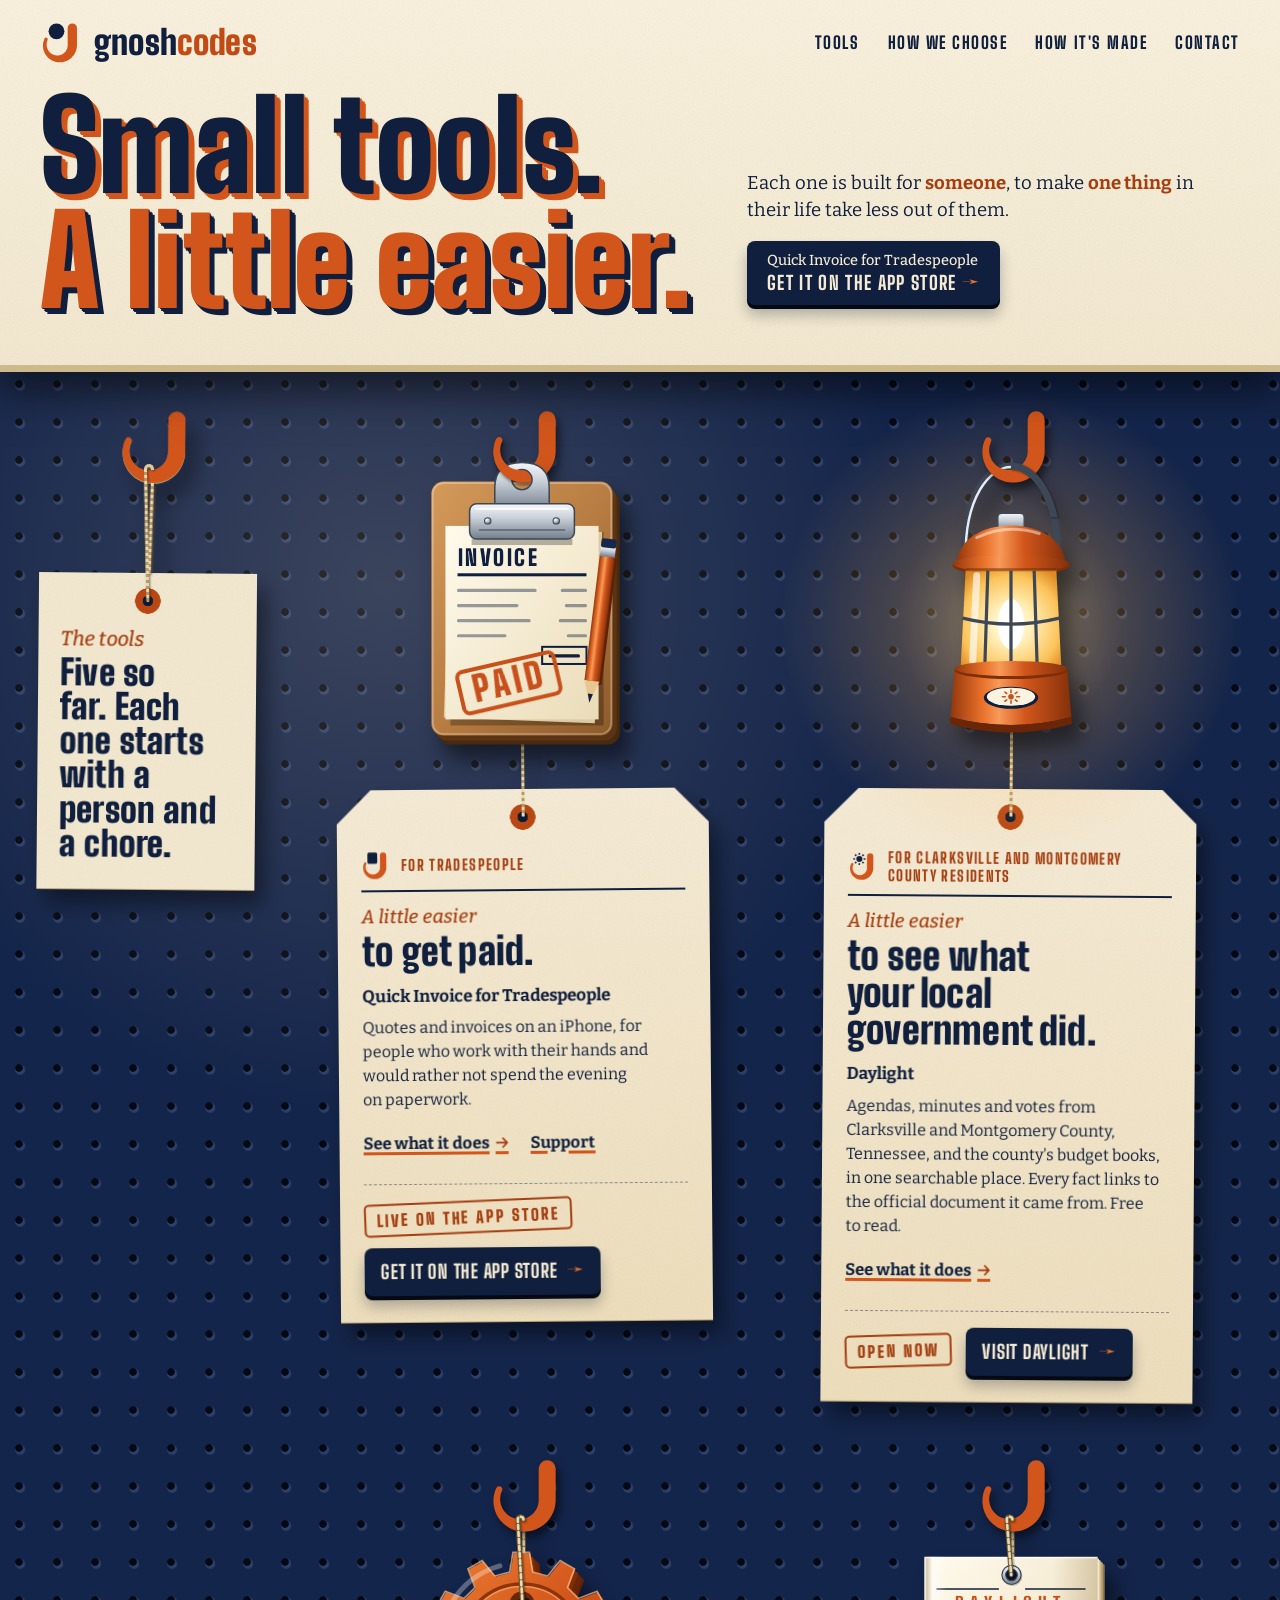
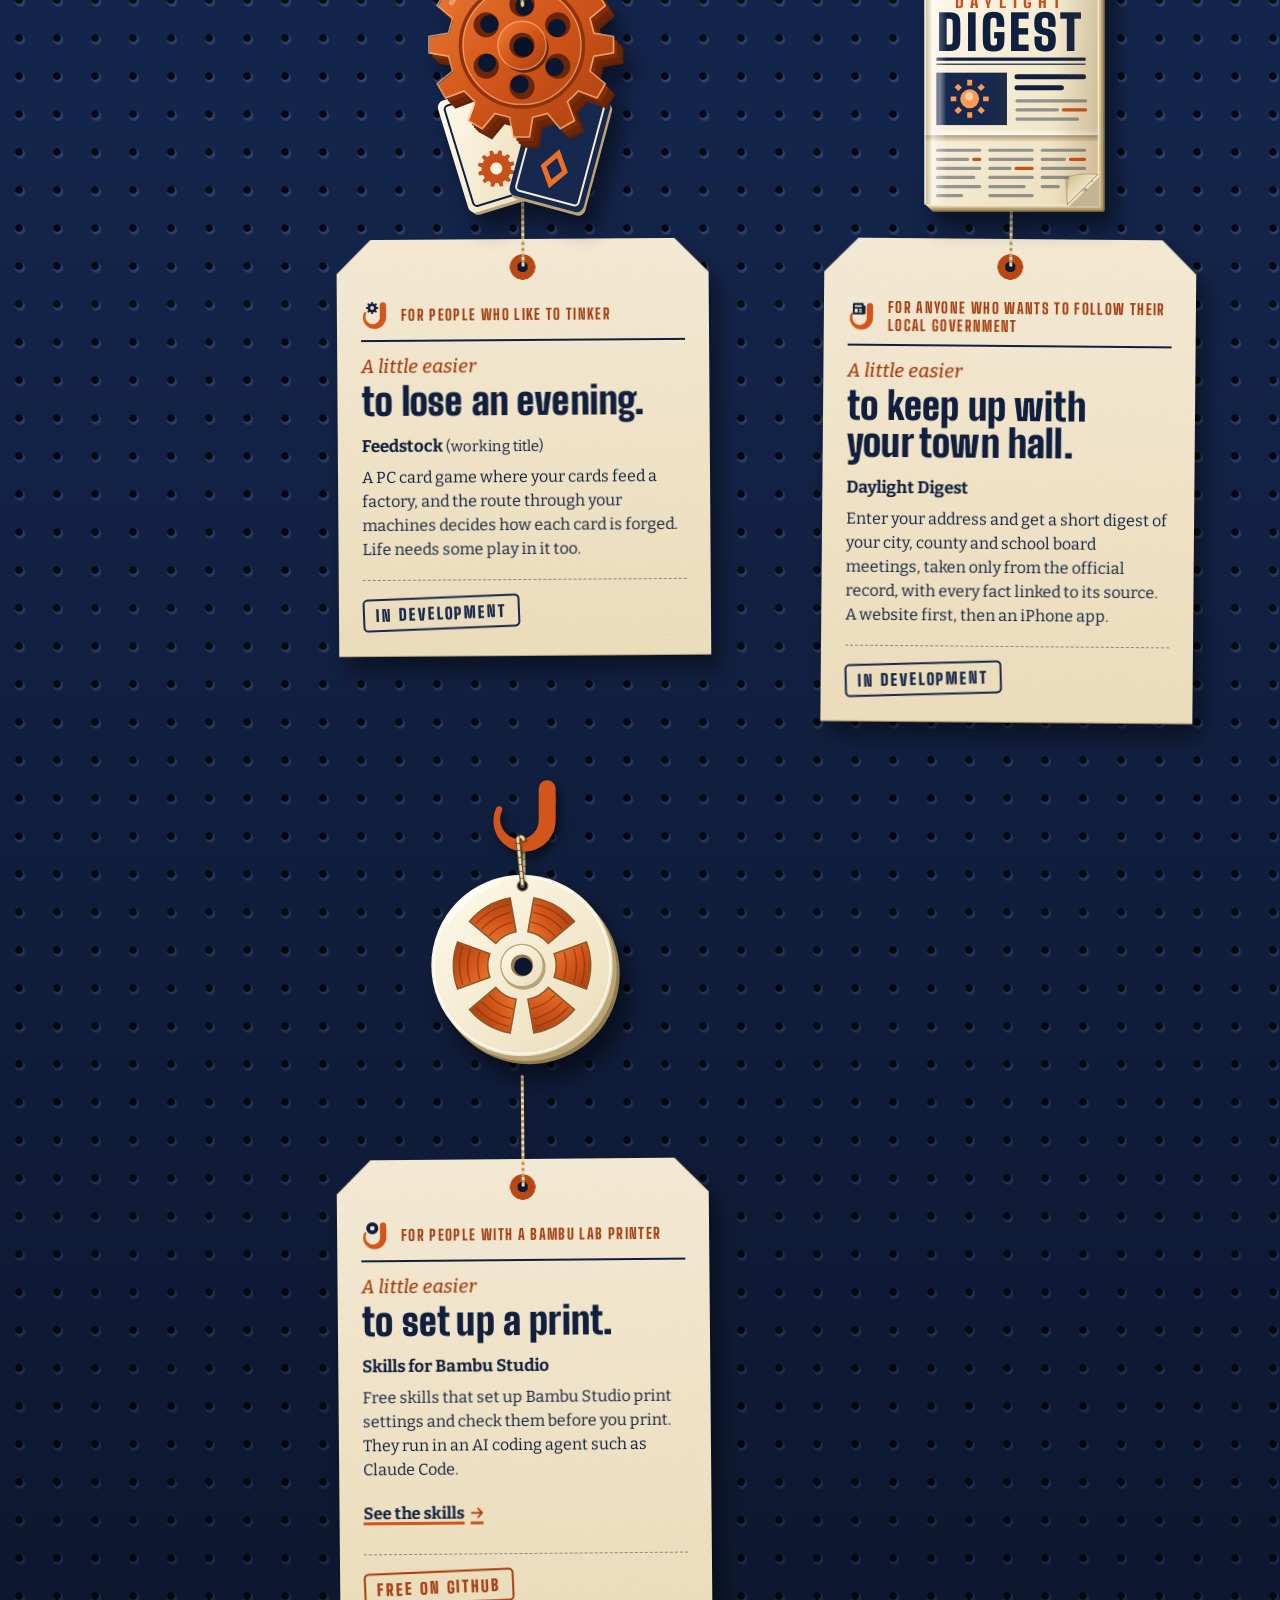
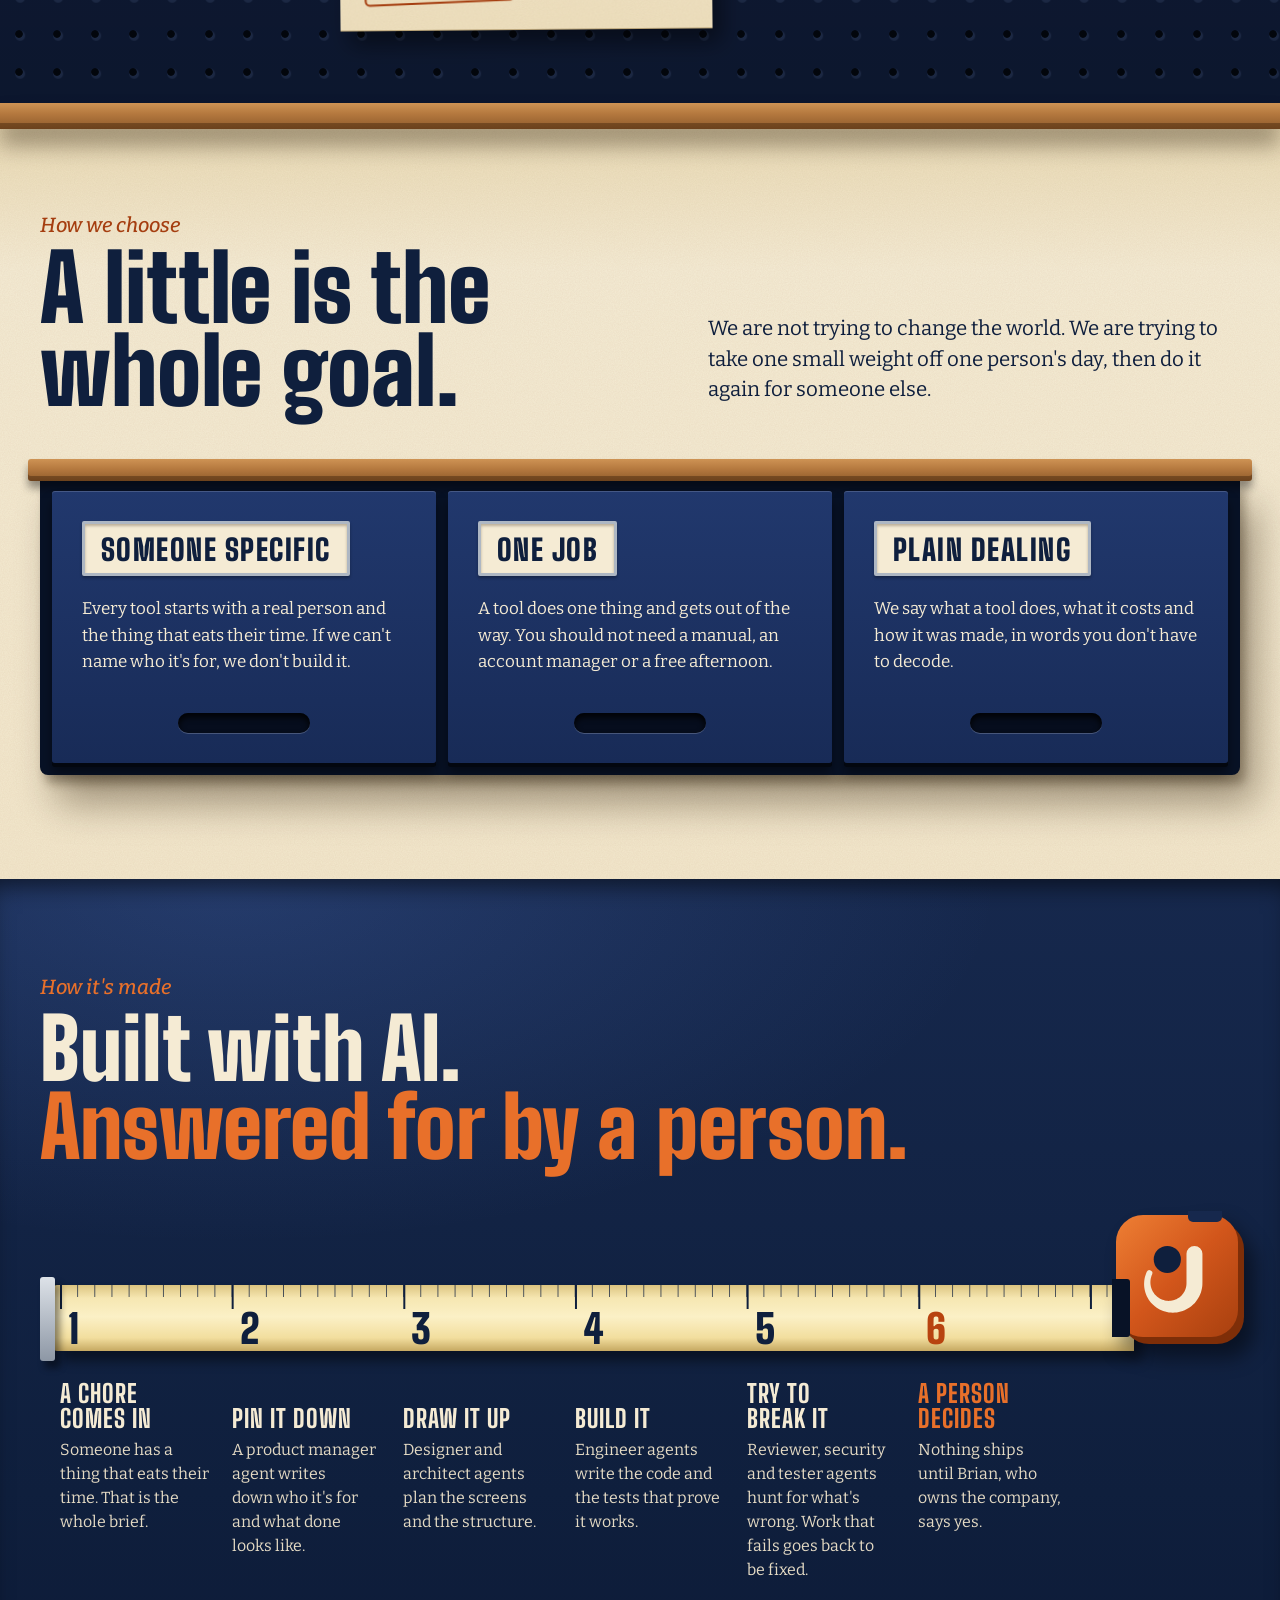
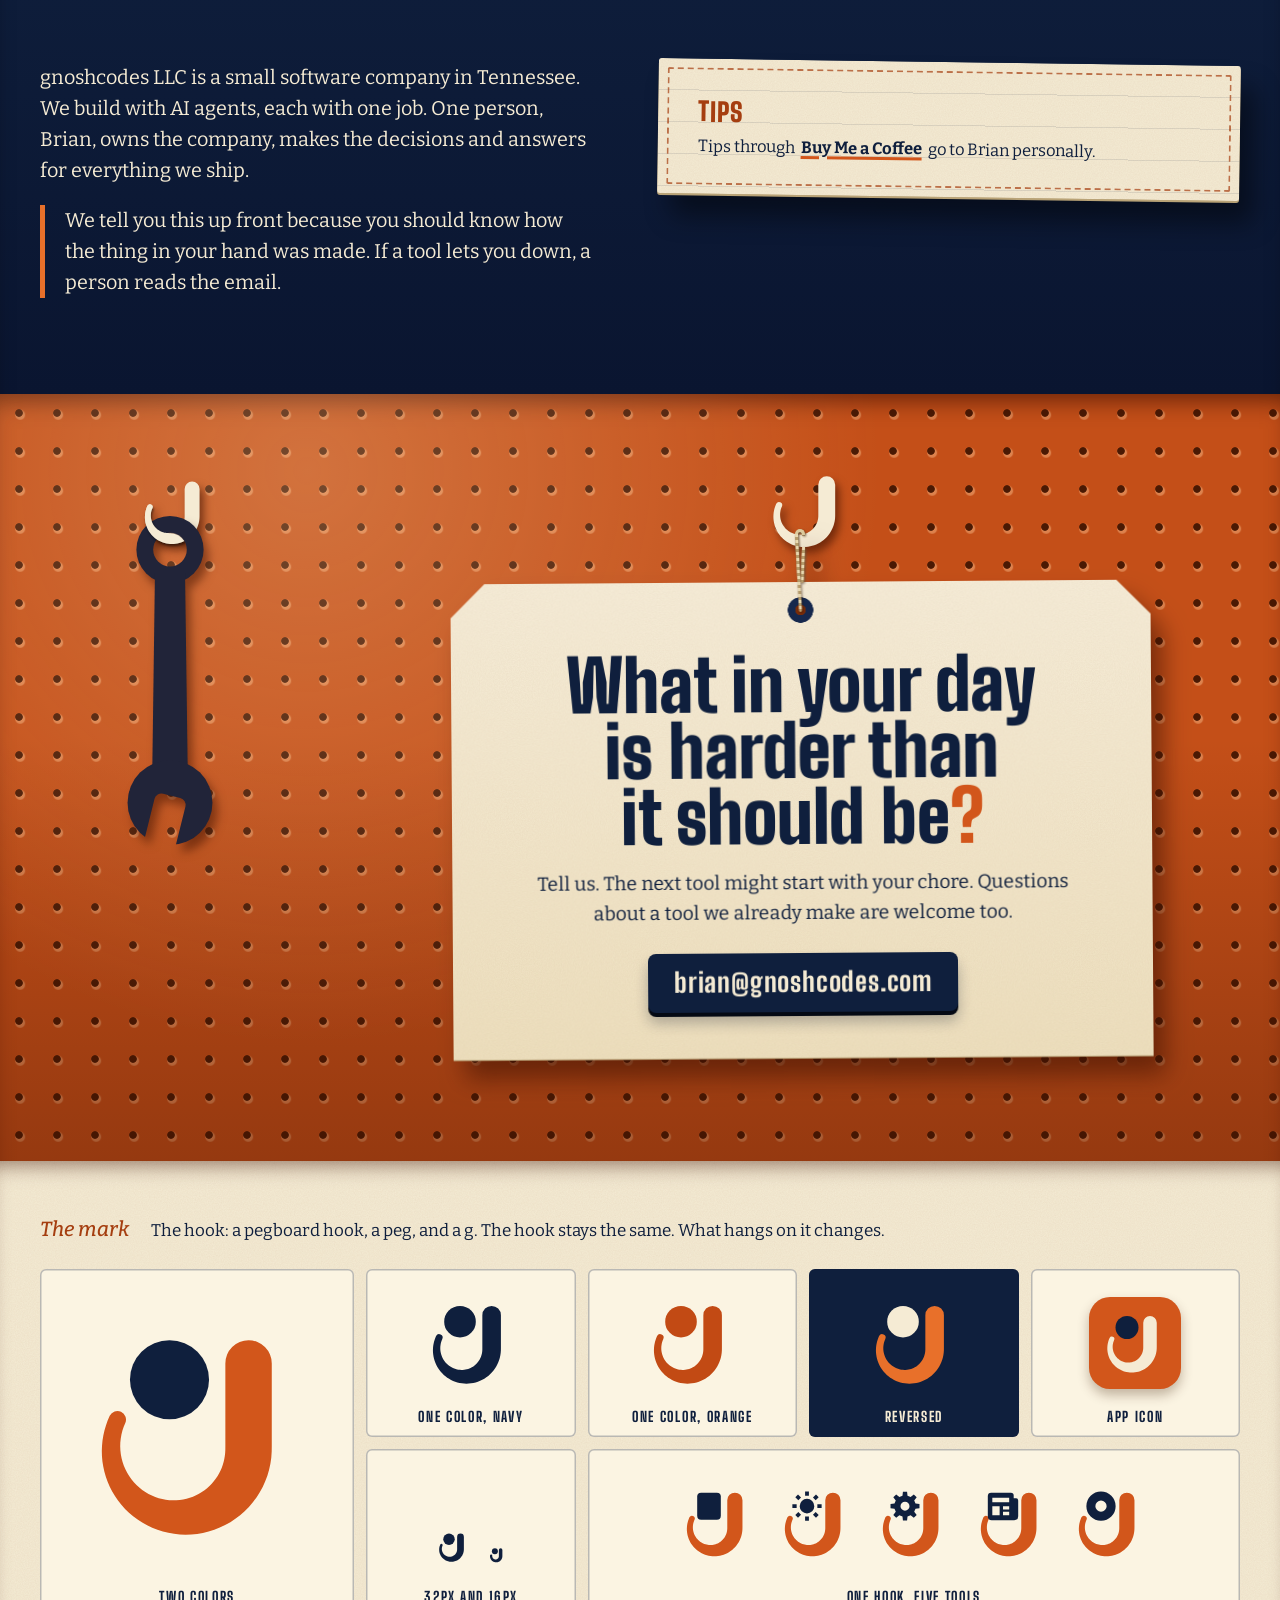
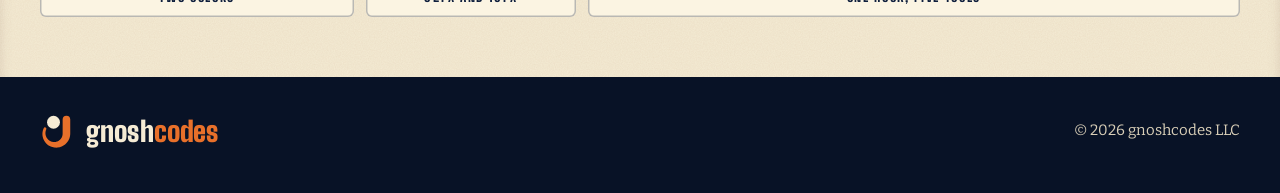
==== commit 2562e689: "Add /makers/ page (free skills for Bambu Studio) and a fifth tool tile New makers/index.html and mak" ====
--- a/index.html
+++ b/index.html
@@ -276,9 +276,10 @@
 .marks li.sizes{align-items:flex-end;padding-bottom:54px;gap:20px}
 .marks li.sizes svg:nth-child(1){width:32px;height:32px}
 .marks li.sizes svg:nth-child(2){width:16px;height:16px}
-.marks li.family{gap:10px}
+.marks li.family{gap:10px;padding-bottom:58px}
 .marks li.family svg{width:54px;height:54px}
-@media(min-width:800px){.marks li.family{grid-column:span 3}.marks li.family svg{width:72px;height:72px}.marks li.family{gap:26px}}
+@media(min-width:800px){.marks li.family{grid-column:span 3;padding-bottom:40px}.marks li.family svg{width:56px;height:56px}.marks li.family{gap:14px}}
+@media(min-width:1100px){.marks li.family svg{width:72px;height:72px}.marks li.family{gap:26px}}
 .marks small{position:absolute;left:8px;right:8px;bottom:12px;text-align:center;font:800 14px/1.1 var(--font-display);letter-spacing:.12em;text-transform:uppercase;color:var(--ink)}
 .marks li.rev small{color:var(--cream)}
 
@@ -335,6 +336,7 @@
     <rect id="p-invoice" x="13.500" y="5" width="21" height="24" rx="3.500"/>
     <path id="p-sun" d="M17.5 17.0a6.500 6.500 0 1 0 13 0a6.500 6.500 0 1 0-13 0zM33.20 18.70L37.00 18.70L37.00 15.30L33.20 15.30ZM29.30 24.71L31.99 27.39L34.39 24.99L31.71 22.30ZM22.30 26.20L22.30 30.00L25.70 30.00L25.70 26.20ZM16.29 22.30L13.61 24.99L16.01 27.39L18.70 24.71ZM14.80 15.30L11.00 15.30L11.00 18.70L14.80 18.70ZM18.70 9.29L16.01 6.61L13.61 9.01L16.29 11.70ZM25.70 7.80L25.70 4.00L22.30 4.00L22.30 7.80ZM31.71 11.70L34.39 9.01L31.99 6.61L29.30 9.29Z"/>
     <path id="p-gear" fill-rule="evenodd" d="M21.76 7.67L22.17 4.13L25.83 4.13L26.24 7.67L29.02 8.81L31.81 6.60L34.40 9.19L32.19 11.98L33.33 14.76L36.87 15.17L36.87 18.83L33.33 19.24L32.19 22.02L34.40 24.81L31.81 27.40L29.02 25.19L26.24 26.33L25.83 29.87L22.17 29.87L21.76 26.33L18.98 25.19L16.19 27.40L13.60 24.81L15.81 22.02L14.67 19.24L11.13 18.83L11.13 15.17L14.67 14.76L15.81 11.98L13.60 9.19L16.19 6.60L18.98 8.81ZM20.0 17.0a4 4 0 1 0 8 0a4 4 0 1 0-8 0z"/>
+    <path id="p-spool" fill-rule="evenodd" d="M24 4a13 13 0 1 0 0 26a13 13 0 1 0 0-26ZM24 12a5 5 0 1 0 0 10a5 5 0 1 0 0-10Z"/>
     <path id="p-digest" fill-rule="evenodd" d="M13.5 5H31a2.500 2.500 0 0 1 2.500 2.500V10H35.500a2 2 0 0 1 2 2V26a3.500 3.500 0 0 1-3.500 3.500H14a3.500 3.500 0 0 1-3.500-3.500V8a3 3 0 0 1 3-3ZM14.500 9.500V13.500H29.500V9.500ZM14.500 17V25H21V17ZM24 17V20H29.500V17ZM24 22V25H29.500V22Z"/>
   </defs>
 </svg>
@@ -371,7 +373,7 @@
         <svg class="tkhook" viewBox="0 0 64 64" aria-hidden="true" focusable="false"><use href="#hook" fill="#D2561B"/></svg>
         <i class="tkstring"></i><i class="eyelet"></i>
         <p class="kicker">The tools</p>
-        <h2 id="tools-h">Four so far. Each one starts with a person and a&nbsp;chore.</h2>
+        <h2 id="tools-h">Five so far. Each one starts with a person and a&nbsp;chore.</h2>
       </div>
       <ul class="tools">
         <li class="tool" style="--r:-.5deg">
@@ -606,6 +608,52 @@
             </div>
           </div>
         </li>
+        <li class="tool" style="--r:-.5deg">
+          <div class="obj" aria-hidden="true">
+            <svg class="thing" viewBox="0 0 260 360" focusable="false"><g transform="translate(0 62)"><!-- twine loop, far strand: comes down behind the hook and behind the spool -->
+              <path d="M131.400 3L131.800 44" fill="none" stroke="#6b5836" stroke-width="4.600" stroke-linecap="round"/>
+              <path d="M131.400 3L131.800 44" fill="none" stroke="#E9D9B0" stroke-width="2.600" stroke-linecap="round" stroke-dasharray="4 3"/>
+              <!-- filament spool, seen from the side: the filament shows through the windows in its flange -->
+              <g transform="translate(130 128)">
+                <circle cx="7" cy="8" r="90" fill="#8F7B4E"/>
+                <circle cx="4" cy="5" r="90" fill="#B9A377"/>
+                <circle r="90" fill="url(#gPaper)"/>
+                <circle r="87.500" fill="none" stroke="#fff" stroke-width="1.600" stroke-opacity=".7"/>
+                <g>
+                  <g id="swin">
+                    <path d="M31.95 -11.63L63.90 -23.26A68 68 0 0 1 63.90 23.26L31.95 11.63A34 34 0 0 0 31.95 -11.63Z" fill="url(#gOrange)" stroke="#8C5A2A" stroke-width="1.600"/>
+                    <path d="M41.85 -13.60A44 44 0 0 1 41.85 13.60M51.36 -16.69A54 54 0 0 1 51.36 16.69M58.96 -19.16A62 62 0 0 1 58.96 19.16" fill="none" stroke="#8E340B" stroke-width="1.400" stroke-opacity=".7"/>
+                  </g>
+                  <use href="#swin" transform="rotate(60)"/><use href="#swin" transform="rotate(120)"/><use href="#swin" transform="rotate(180)"/><use href="#swin" transform="rotate(240)"/><use href="#swin" transform="rotate(300)"/>
+                </g>
+                <circle cx="1.500" cy="2" r="22" fill="#B9A377"/>
+                <circle r="21" fill="url(#gPaper)" stroke="#B9A377" stroke-width="1.200"/>
+                <circle r="11" fill="#8F7B4E"/>
+                <circle cx="1.200" cy="1.200" r="9" fill="#0B1730"/>
+                <!-- the small hole in the rim that the twine goes through -->
+                <circle cx=".500" cy="-79" r="5.200" fill="#0B1730" stroke="#8F7B4E" stroke-width="1.400"/>
+                <path d="M-74 -42A85 85 0 01-24 -81" fill="none" stroke="#fff" stroke-width="4" stroke-linecap="round" opacity=".55"/>
+              </g>
+            </g></svg>
+            <svg class="onhook" viewBox="0 0 260 360" focusable="false"><use href="#hook" transform="translate(96.250 0) scale(1.250)" fill="#D2561B"/></svg>
+            <svg class="thing over" viewBox="0 0 260 360" focusable="false"><g transform="translate(0 62)"><!-- twine loop, near strand: over the hook, down the face of the spool and through the hole in its rim -->
+              <path d="M131.400 3a2.800 2.800 0 0 0-5.600 0L130.500 49" fill="none" stroke="#6b5836" stroke-width="4.600" stroke-linecap="round" stroke-linejoin="round"/>
+              <path d="M131.400 3a2.800 2.800 0 0 0-5.600 0L130.500 49" fill="none" stroke="#E9D9B0" stroke-width="2.600" stroke-linecap="round" stroke-dasharray="4 3"/>
+            </g></svg>
+          </div>
+          <div class="tagwrap">
+            <i class="string"></i>
+            <div class="tag">
+              <i class="eyelet"></i>
+              <p class="tagno"><svg viewBox="0 0 64 64" aria-hidden="true"><use href="#hook" fill="#D2561B"/><use href="#p-spool" fill="#0F1F3D"/></svg><span>For people with a Bambu Lab printer</span></p>
+              <h3><span class="easier">A little easier</span> to set up a print.</h3>
+              <p class="name">Skills for Bambu Studio</p>
+              <p class="what">Free skills that set up Bambu Studio print settings and check them before you print. They run in an AI coding agent such as Claude Code.</p>
+              <p class="more"><a href="makers/">See the skills <span aria-hidden="true">&rarr;</span></a></p>
+              <div class="tagfoot"><span class="stamp live">Free on GitHub</span></div>
+            </div>
+          </div>
+        </li>
       </ul>
     </div>
   </div>
@@ -718,7 +766,8 @@
         <svg viewBox="0 0 64 64" aria-hidden="true"><use href="#hook" fill="#D2561B"/><use href="#p-sun" fill="#0F1F3D"/></svg>
         <svg viewBox="0 0 64 64" aria-hidden="true"><use href="#hook" fill="#D2561B"/><use href="#p-gear" fill="#0F1F3D"/></svg>
         <svg viewBox="0 0 64 64" aria-hidden="true"><use href="#hook" fill="#D2561B"/><use href="#p-digest" fill="#0F1F3D"/></svg>
-        <small>One hook, four tools</small>
+        <svg viewBox="0 0 64 64" aria-hidden="true"><use href="#hook" fill="#D2561B"/><use href="#p-spool" fill="#0F1F3D"/></svg>
+        <small>One hook, five tools</small>
       </li>
     </ul>
   </div>
--- a/tokens.css
+++ b/tokens.css
@@ -1,8 +1,8 @@
 /* gnoshcodes house tokens: the one copy, loaded first by every page on gnoshcodes.com.
    Synced from the gnoshcodes design system at commit e80c4d3 (house layer and foundations).
    Values here must match the design system; change them there first.
-   Left out until a page needs them: the four status colors and the type classes (.label, .small, .kicker
-   and others), whose names clash with this site's own classes.
+   Left out until a page needs them: the other three status colors (success is in, for /makers/) and the type
+   classes (.label, .small, .kicker and others), whose names clash with this site's own classes.
 
    How page CSS reads these:
    - Role names (--ground, --surface, --ink, --accent-ink, --action, --link-*, --focus) on the cream pages.
@@ -42,6 +42,8 @@
   --link-visited: #5c3f7a;
   --focus: var(--orange-deep);
   --focus-halo: #ffffff;
+  --success: #006b5a;
+  --success-fill: #d5e8dc;
   --tag: var(--cream);
   --tag-edge: var(--paper-edge);
   --on-tag: var(--navy-800);
@@ -78,6 +80,8 @@
   --link-visited: #c9b0ec;
   --focus: var(--orange-bright);
   --focus-halo: var(--navy-950);
+  --success: #6fd3b4;
+  --success-fill: #0f3b3a;
   --tag: var(--cream);
   --tag-edge: var(--paper-edge);
   --on-tag: var(--navy-800);
